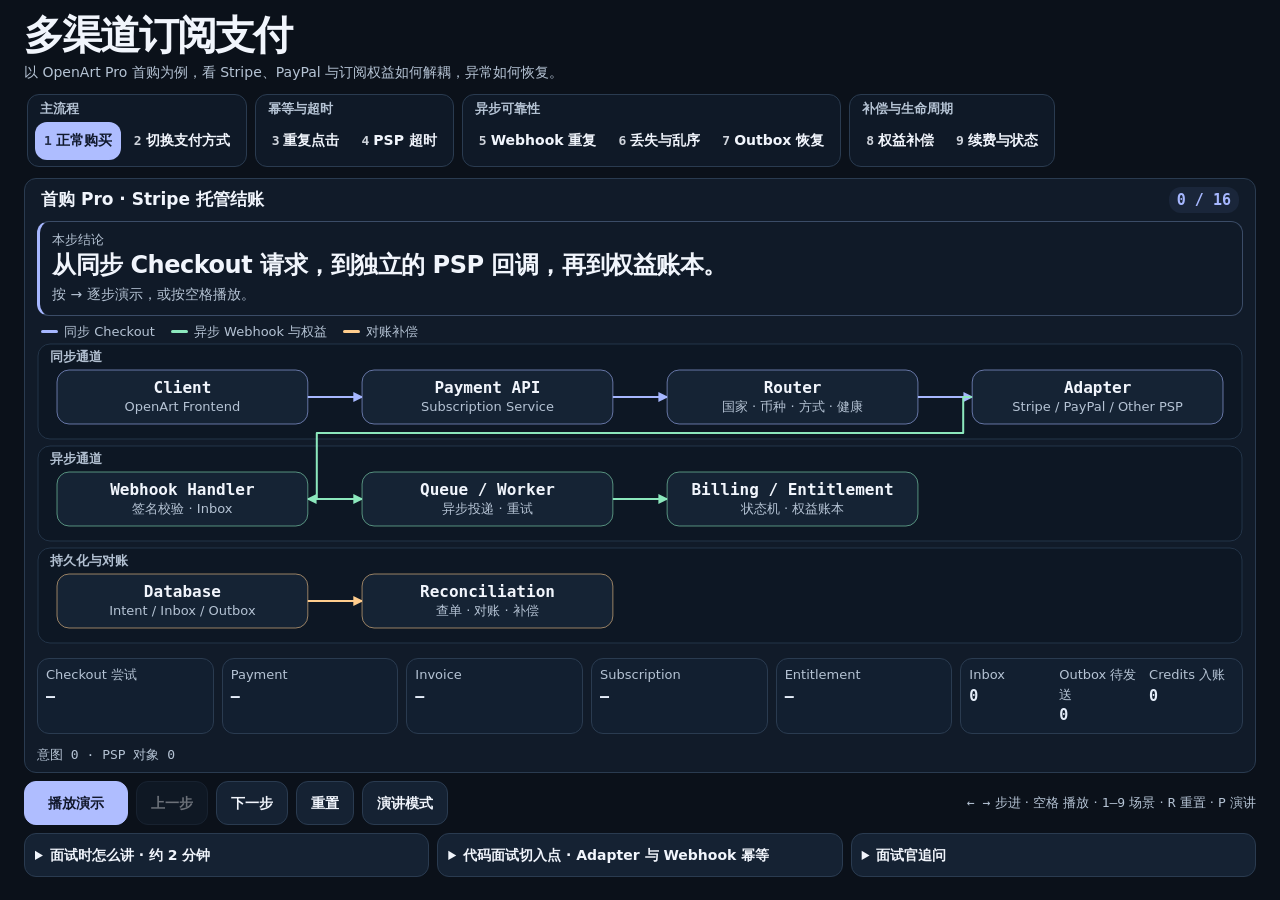
==== public/index.html @ 3dbe0fea "Redesign payment demo as a presenter-friendly SVG swimlane" ====
<!doctype html>
<html lang="zh-Hans">
<head>
<meta charset="utf-8">
<meta name="viewport" content="width=device-width,initial-scale=1">
<meta name="description" content="Multi-PSP 订阅支付系统设计，展示同步 Checkout、异步 Webhook 和对账补偿。">
<title>Multi-PSP · 订阅支付系统设计</title>
<link rel="icon" href="data:,">
<style>
:root{color-scheme:dark;--bg:#0b111a;--surface:#111b29;--line:#2a3b50;--text:#f1f5fc;--muted:#b5c3d4;--blue:#a6b7ff;--green:#8ce8bd;--amber:#ffcd8d;--red:#ffa0b1;--mono:ui-monospace,SFMono-Regular,Consolas,monospace;--scale:1}
*{box-sizing:border-box}
body{margin:0;background:var(--bg);color:var(--text);font:14px/1.5 system-ui,-apple-system,"PingFang SC","Microsoft YaHei",sans-serif}
main{width:min(1560px,calc(100% - 48px));min-height:100svh;margin:auto;padding:12px 0;display:flex;flex-direction:column;gap:8px}
header{display:flex;justify-content:space-between;gap:16px;align-items:center}
h1,h2,p{margin:0}
h1{font-size:40px;line-height:1.15;letter-spacing:-.045em}
.intro{color:var(--muted);font-size:14px;margin-top:4px}
code,kbd,.mono,output{font-family:var(--mono)}
button,summary{font:650 14px/1.3 system-ui,sans-serif;color:var(--text);border:1px solid var(--line);border-radius:12px;background:#152233;cursor:pointer}
button{min-height:44px;padding:8px 14px;white-space:nowrap}
button:hover:not(:disabled),summary:hover{border-color:var(--blue)}
button:disabled{opacity:.42;cursor:default}
button:focus-visible,summary:focus-visible,a:focus-visible{outline:2px solid var(--green);outline-offset:2px}
.primary{background:#afbdff;color:#11172b;border-color:#afbdff;min-width:104px}
.scenarios{display:flex;gap:8px;overflow-x:auto;scrollbar-width:thin;overscroll-behavior-x:contain;padding:3px;min-width:0}
.segment{min-width:max-content;padding:4px 7px 6px;border:1px solid var(--line);border-radius:12px;background:#0f1927}
.segment h2{font-size:13px;color:var(--muted);margin:0 0 3px 5px;font-weight:650}
.segment div{display:flex;gap:4px}
.segment button{background:transparent;border-color:transparent;padding:6px 8px;min-height:38px}
.segment button[aria-pressed=true]{background:#aebdff;color:#10192d}
.segment kbd{font-size:13px;margin-right:4px;opacity:.85}
.lab{display:flex;flex-direction:column;border:1px solid var(--line);border-radius:12px;background:var(--surface);overflow:hidden;min-width:0}
.labHead{display:flex;justify-content:space-between;align-items:center;gap:12px;padding:8px 16px}
.labHead h2{font-size:calc(17px * var(--scale));overflow-wrap:anywhere}
#progress{flex:none;font:700 calc(15px * var(--scale)) var(--mono);color:var(--blue);padding:4px 8px;border-radius:12px;background:#1a263a}
.conclusion{margin:0 12px;padding:8px 12px 10px;border:1px solid #3b4c67;border-left:3px solid var(--accent,var(--blue));border-radius:12px;background:#101a28}
.eyebrow{display:flex;align-items:center;flex-wrap:wrap;gap:4px 9px;font-size:calc(13px * var(--scale));color:var(--muted);margin-bottom:2px}
#action{color:var(--accent,var(--blue));overflow-wrap:anywhere}
#result{font-size:calc(24px * var(--scale));line-height:1.2;letter-spacing:-.02em;overflow-wrap:anywhere}
#caption{color:var(--muted);font-size:calc(14px * var(--scale));margin-top:4px;overflow-wrap:anywhere}
.diagram{margin:0 12px;min-width:0}
.paths{margin:6px 0 0;padding:0 4px;list-style:none;display:flex;flex-wrap:wrap;gap:4px 16px;color:var(--muted);font-size:calc(13px * var(--scale))}
.paths li{display:flex;align-items:center;gap:6px}
.paths i{display:inline-block;width:17px;height:3px;border-radius:12px;background:var(--c)}
svg{display:block;width:100%;overflow:hidden}
.lane{fill:#0d1724;stroke:#233448;stroke-width:1}
.lane-name{fill:#b2c0d1;font-weight:650;font-size:calc(13px * var(--scale))}
.node rect{fill:#152334;stroke:var(--route);stroke-opacity:.57;stroke-width:1}
.node .name{fill:var(--text);font:700 calc(16px * var(--scale)) var(--mono)}
.node .subtitle{fill:var(--muted);font-size:calc(13px * var(--scale))}
.node.active rect{filter:drop-shadow(0 0 4px color-mix(in srgb,var(--route) 24%,transparent));stroke-opacity:1;stroke-width:1.7;fill:color-mix(in srgb,var(--route) 14%,#152334)}
.node.active .subtitle{fill:var(--route)}
.dim{opacity:.3}
.route{fill:none;stroke:var(--route);stroke-width:2;stroke-linejoin:round;stroke-linecap:round}
.route.focus{stroke-width:3}
.route.loss{stroke-dasharray:7 5}
.dot{fill:var(--accent,var(--blue));stroke:#101a28;stroke-width:1.5}
.loss-mark{stroke:#ff829b;stroke-width:3;stroke-linecap:round}
.status{display:grid;grid-template-columns:repeat(5,minmax(0,1fr)) minmax(238px,1.6fr);gap:8px;padding:8px 12px 12px}
.pill,.counts{min-width:0;border:1px solid var(--line);border-radius:12px;background:#121f30;padding:6px 8px}
.pill label,.counter span{display:block;color:var(--muted);font-size:calc(13px * var(--scale))}
.pill output,.counter output{font-size:calc(15px * var(--scale));font-weight:750;color:var(--state,#e5edf9);overflow-wrap:anywhere}
.pill[data-tone=warn]{--state:var(--amber);border-color:#685233}
.pill[data-tone=wait]{--state:#c6d4e7}
.pill[data-tone=ok]{--state:var(--green);border-color:#315a4c}
.pill[data-tone=bad]{--state:var(--red);border-color:#694451}
.counts{display:grid;grid-template-columns:repeat(3,1fr);gap:5px}
.counter{min-width:0}.counter output{display:inline-block}
.metrics{color:var(--muted);font:calc(13px * var(--scale)) var(--mono);padding:0 12px 8px}
.flash{animation:flash .3s ease}.bounce{animation:bounce .3s ease}
@keyframes flash{0%,100%{background:#121f30}45%{background:#314765;border-color:var(--state,#afbdff)}}
@keyframes bounce{0%,100%{transform:translateY(0)}45%{transform:translateY(-5px) scale(1.13);color:var(--green)}}
.controls{display:flex;align-items:center;flex-wrap:wrap;gap:8px}
.keys{font-size:13px;color:var(--muted);margin-left:auto}
.extras{display:grid;grid-template-columns:1fr 1fr 1fr;gap:8px}
details{position:relative;min-width:0}
summary{min-height:44px;display:list-item;padding:12px 10px}
details[open] summary{border-color:var(--blue)}
.drawer{position:fixed;z-index:15;inset:auto max(24px,calc((100vw - 1560px)/2)) 76px;max-height:72svh;overflow:auto;overscroll-behavior:contain;display:grid;grid-template-columns:minmax(130px,.42fr) minmax(0,1.58fr);gap:16px;background:#142032;border:1px solid #526684;border-radius:12px;padding:20px}
.drawer h2{font-size:24px}.talk p+p{margin-top:8px}
.talk{color:var(--muted)}.talk code{color:#bfcaff;overflow-wrap:anywhere}
pre{background:#0b1220;padding:12px;border-radius:12px;white-space:pre-wrap;overflow-wrap:anywhere}
.kw{color:#ffafcc}.type{color:#9df0d0}.call{color:#ffd396}
.principles{display:grid;grid-template-columns:1fr 1fr;gap:7px 10px;margin-top:12px}
.principles h2{font:700 14px var(--mono);color:var(--green)}
footer{display:flex;flex-wrap:wrap;gap:5px 9px;margin-top:9px}
footer a,a{color:var(--blue);text-underline-offset:3px;margin-right:8px}
#leave{display:none}
body.presenting{--scale:1.3}
.presenting main{justify-content:center}
.presenting header,.presenting .scenarios,.presenting .controls,.presenting .extras{display:none}
.presenting #leave{display:inline-block}
.labTools{display:flex;align-items:center;gap:8px}
@media(max-width:950px){main{width:calc(100% - 24px)}.status{grid-template-columns:repeat(3,minmax(0,1fr))}.keys{width:100%;margin:0}}
@media(max-width:580px){header{display:block}h1{font-size:40px}.intro{font-size:14px}.labHead{padding-inline:10px}.conclusion,.diagram{margin-inline:8px}.status{grid-template-columns:repeat(2,minmax(0,1fr));padding-inline:8px}.counts{grid-column:1/-1}.extras{grid-template-columns:1fr}.drawer{position:static;max-height:none;grid-template-columns:1fr;padding:12px}.principles{grid-template-columns:1fr}.labHead h2{font-size:calc(16px * var(--scale))}}
@media(prefers-reduced-motion:reduce){.flash,.bounce{animation:none!important}}
</style>
</head>
<body>
<main>
<header><div><h1>多渠道订阅支付</h1><p class="intro">以 OpenArt Pro 首购为例，看 Stripe、PayPal 与订阅权益如何解耦，异常如何恢复。</p></div></header>
<nav class="scenarios" id="scenarios" aria-label="演示场景"></nav>
<section class="lab" aria-labelledby="scenarioTitle">
<div class="labHead"><h2 id="scenarioTitle"></h2><div class="labTools"><button id="leave" title="P 或 Esc">退出演讲</button><output id="progress"></output></div></div>
<div class="conclusion" id="conclusion" aria-live="polite" aria-atomic="true">
<div class="eyebrow"><span>本步结论</span><code id="action"></code></div>
<h2 id="result"></h2><p id="caption"></p>
</div>
<figure class="diagram" id="diagram">
<ul class="paths" aria-label="路径图例"><li style="--c:var(--blue)"><i></i>同步 Checkout</li><li style="--c:var(--green)"><i></i>异步 Webhook 与权益</li><li style="--c:var(--amber)"><i></i>对账补偿</li></ul>
<svg id="graph" role="img" aria-label="订阅支付同步、异步及对账泳道"></svg>
</figure>
<div class="status" id="status" aria-label="业务状态和持久化计数"></div>
<div class="metrics" id="metrics"></div>
</section>
<div class="controls" aria-label="播放控制">
<button class="primary" id="play">播放演示</button><button id="previous">上一步</button><button id="next">下一步</button><button id="reset">重置</button><button id="present" aria-pressed="false">演讲模式</button>
<span class="keys"><kbd>← →</kbd> 步进 · <kbd>空格</kbd> 播放 · <kbd>1–9</kbd> 场景 · <kbd>R</kbd> 重置 · <kbd>P</kbd> 演讲</span>
</div>
<div class="extras">
<details class="interview">
<summary>面试时怎么讲 · 约 2 分钟</summary>
<div class="drawer"><h2>两分钟讲稿</h2><div class="talk">
<p>如果设计一套多渠道订阅支付，我会先定义统一 Payment API 和 PaymentProvider 接口。用户提交套餐后，服务端校验身份和价格，创建本地订阅意图。Router 按国家、币种、支付方式和渠道能力选择 PSP，再由对应 Adapter 创建托管 Checkout 并保存映射。</p>
<p>创建 Checkout 的同步请求返回跳转地址。Webhook 走独立入口，验签后写入 Inbox，Worker 将不同渠道的消息转成统一事件。确认实际收款后，Billing 更新 Payment、Invoice 和 Subscription，权益服务按发票与类型幂等发放 Credits。</p>
<p>异常里我重点看三件事。第一，同一业务请求靠业务幂等键、数据库唯一约束和渠道幂等防重复创建。第二，渠道超时代表结果未知，应固定原渠道，用原 key 重试或查询，确认旧操作终态后再决定是否换渠道。第三，Webhook 可能重复、丢失或乱序，所以我要有 Inbox、合法状态迁移和对账。</p>
<p>如果支付状态已经提交但权益任务没发出去，我把状态更新和 Outbox 放在同一个数据库事务，由 Relay 重试投递。消息可能重复，消费端继续凭账本唯一约束保证一次业务效果。最后对账比较 PSP、发票和已发权益，补齐长期卡住的任务。</p>
<section class="principles">
<article><h2>Adapter</h2><p>统一 Checkout、状态查询和事件语义。各渠道的能力、标识和幂等范围留在 Adapter 内。</p></article>
<article><h2>Router</h2><p>按国家、币种、支付方式、能力和健康度做初始选择。已经发出的尝试保留渠道归属。</p></article>
<article><h2>State Machine</h2><p>一次扣款、周期账单、长期订阅和产品权益各自迁移。续费失败可以进入宽限期。</p></article>
<article><h2>Idempotency + Reconciliation</h2><p>用持久化唯一约束阻止重复效果，定期查渠道状态和权益账本补齐遗漏。</p></article>
</section></div></div></details><details class="interview">
<summary>代码面试切入点 · Adapter 与 Webhook 幂等</summary>
<div class="drawer"><h2>编码面试</h2><div class="talk"><p>定义 <code>PaymentProvider.createCheckout(command, key)</code>、<code>retrieve(ref)</code> 和事件转换接口。用两个假的 Adapter 验证同一用例能够切换渠道，并测试超时映射为 <code>UNKNOWN</code>。</p><p>给 Webhook Inbox 加渠道事件唯一键，给权益账本加业务唯一键。测试同事件重复、不同事件指向同一发票、提交后重投，以及同一业务 key 更改参数时应拒绝。</p><pre><code><span class="kw">interface</span> <span class="type">PaymentProvider</span> {
  <span class="type">Checkout</span> <span class="call">createCheckout</span>(Command command, String key);
  <span class="type">PaymentStatus</span> <span class="call">retrieve</span>(ProviderRef ref);
}
<span class="kw">UNIQUE</span>(provider, event_id)
<span class="kw">UNIQUE</span>(subscription_id, invoice_id, credit_type)</code></pre><footer>
<p>面试设计示意。使用模拟事件和标识。</p>
<div><a href="https://docs.stripe.com/checkout/fulfillment">Stripe Checkout</a><a href="https://docs.stripe.com/webhooks">Stripe Webhook</a><a href="https://developer.paypal.com/api/rest/reference/idempotency/">PayPal 幂等</a></div>
</footer></div></div></details><details id="followup"><summary>面试官追问</summary><div class="drawer"><h2 id="question"></h2><p class="talk" id="answer"></p></div></details>
</div>
</main>
<script>
/* 场景数据：每步由路径、操作、结论、说明与状态变化组成。 */
const action = (from,to,op,result,note,patch={},kind='flow')=>({from,to,op,result,note,patch,kind});
const base={checkout:'—',payment:'—',invoice:'—',subscription:'—',entitlement:'—',provider:null,intents:0,sessions:0,credits:0,inbox:0,pending:0};
const create=action('client','api','POST /subscriptions/checkout','收到购买请求','服务端从可信套餐目录查价格，校验用户、国家、币种和支付方式。此时还未向外部渠道发请求。');
const intent=action('api','store','INSERT SubscriptionIntent','持久化订阅意图与幂等键','本例以用户和 checkout 操作为作用域。相同 key 必须匹配相同请求，改变参数需要新操作。',{intents:1,checkout:'CREATING',subscription:'PENDING'});
const route=action('api','router','route(US, USD, card)','选中 Stripe · 固定本次路由','Router 看能力、配置与健康度。初始选路和已发出请求后的异常恢复遵循不同规则。',{provider:'Stripe'});
const useStripe=action('router','adapter','PaymentProvider.createCheckout()','分派到 Stripe Adapter','上层使用统一接口。各 Adapter 负责供应商请求、鉴权、幂等键、返回值以及错误语义的映射。');
const stripe=action('adapter','stripe','Create Checkout Session','Stripe 创建 cs_demo_01','Stripe Adapter 在支持幂等的创建请求上使用绑定本次尝试的 key。Session 包含业务关联标识。',{sessions:1});
const save=action('adapter','store','save(provider_session_id)','保存 cs_demo_01 和业务关联','把渠道及 Session ID 关联到本地意图。随后由 API 将收银台地址返回给前端。',{checkout:'OPEN'});
const returnUrl=action('api','client','返回 Checkout URL','前端去托管收银台','这里同步请求已经结束。Webhook 随后由 PSP 独立发送。');
const grant=action('queue','billing','grantCredits(invoice_id, credit_type)','本周期 Credits 入账 · Pro 开通','在权益服务自己的数据库事务中原子插入业务唯一键和账本记录，再确认消息。发放键以订阅、发票和权益类型为例。',{entitlement:'GRANTED',credits:1},'ok');
const statePaid=action('billing','store','COMMIT · 状态更新 + Outbox','支付、账单、订阅状态落库','在同一个本地事务内记录已收款、激活对应周期的订阅，并写入待发放权益的 Outbox。权益状态此时仍待完成。',{payment:'SUCCEEDED',invoice:'PAID',subscription:'ACTIVE',entitlement:'PENDING',pending:1});
const publish=action('store','queue','publish(EntitlementRequested)','Outbox 将事件交给队列','Relay 等 Broker 确认再标记已发送。崩溃重试可能再次发布，同一业务权益依然只记一笔。',{pending:0});
const paidSeed={provider:'Stripe',checkout:'COMPLETED',payment:'SUCCEEDED',invoice:'PAID',subscription:'ACTIVE',entitlement:'PENDING',intents:1,sessions:1,inbox:1,pending:1};

const scenarios=[
  {id:'normal',name:'正常购买',title:'首购 Pro · Stripe 托管结账',summary:'从同步 Checkout 请求，到独立的 PSP 回调，再到权益账本。',initial:{},steps:[
    create,intent,route,useStripe,stripe,save,returnUrl,
    action('client','stripe','打开 Hosted Checkout','用户在 PSP 页面提交支付','前端跳转和成功返回页只用于展示进度。开通依据由后端从可信渠道验证。'),
    action('stripe','webhook','checkout.session.completed','结账完成 · 暂不发权益','Session 与本地业务关联。部分支付方式异步结算，不能把这个事件本身当成到账证明。'),
    action('webhook','store','验签 → Inbox(evt_checkout)','记录结账 · Payment 仍待确认','通过持久 Inbox 接收结账事件，再由 Worker 更新状态。这里还没有确认到账。',{checkout:'COMPLETED',payment:'UNCONFIRMED',inbox:1}),
    action('stripe','webhook','invoice.paid','PSP 独立通知后端','本例另外收到发票已付事件，并在后续核对确实收款、金额、币种、账号和计费周期。试用、零金额和站外标记付款可以采用其他政策。'),
    action('webhook','store','验签 → INSERT Inbox → 2xx','原始请求验证后持久化','用原始请求体验签。只有持久化接收成功或确认此前已接收时才返回成功。Inbox 是 Worker 的可靠输入。',{inbox:2}),
    action('store','billing','Worker → normalize + verify','转换为统一已收款事件','不要让订阅服务直接依赖 Stripe 事件名。已经从可信来源核对支付证据，再按统一状态机执行。'),
    statePaid,publish,grant,
  ]},
  {id:'paypal',name:'切换支付方式',title:'选择 PayPal 钱包 · 同一业务接口',summary:'只改变初始路由，Adapter 负责处理供应商字段和授权链接。',initial:{},steps:[
    create,intent,
    action('api','router','route(DE, EUR, paypal_wallet)','示例配置选中 PayPal','本例模拟商户已配置该市场与支付方式。上线前以实际商户和订阅产品能力为准。',{provider:'PayPal'}),
    action('router','adapter','PaymentProvider.createCheckout()','分派到 PayPal Adapter','同一个服务接口。Adapter 把内部套餐映射为 PayPal plan_id，处理授权动作和供应商状态。'),
    action('adapter','paypal','POST /v1/billing/subscriptions','返回订阅 ID 与 approve 链接','本例 PayPal 返回 APPROVAL_PENDING，表示还要由用户授权。此时不能把该状态视作收款。',{sessions:1}),
    action('adapter','store','保存 PayPal subscription_id','绑定渠道订阅标识','这里的计数代表一个渠道 Checkout 对象，实际标识是 PayPal 订阅 ID。恢复和 Webhook 关联复用它。',{checkout:'OPEN'}),
    returnUrl,
  ]},
  {id:'double',name:'重复点击',title:'同一操作只创建一次',summary:'业务 key、数据库唯一约束和 PSP 幂等各守一道关。',initial:{},steps:[
    create,intent,
    action('client','api','相同业务 key 再次提交','第二次请求到达','浏览器重复点击、刷新或客户端重试都可能让请求并发到达。'),
    action('api','store','UNIQUE(user_id, operation, key)','复用同一条 SubscriptionIntent','原子插入或读取既有记录。请求指纹不同应拒绝复用，仍在处理中则返回进度。不能先查有无，再各自调用 PSP。',{},'warn'),
    route,useStripe,stripe,save,
    action('adapter','stripe','相同 PSP key 重试原请求','返回既有 cs_demo_01','同一渠道、同一端点、同一参数和受支持的幂等有效期内，重试复用原操作。PayPal 端点是否支持 PayPal-Request-Id 要按 API 确认。',{},'ok'),
    action('api','client','返回已有 Checkout URL','1 个意图 · 1 个 Session','同一个购买动作拿回同一个结果，未新建第二条订阅。',{},'ok'),
  ]},
  {id:'timeout',name:'PSP 超时',title:'响应丢了，结果仍然未知',summary:'先固定旧渠道并恢复原请求。UNKNOWN 不代表失败。',initial:{intents:1,checkout:'CREATING',subscription:'PENDING'},steps:[
    route,useStripe,stripe,
    action('stripe','adapter','响应丢失 → Timeout','本地标记 UNKNOWN','图中我们知道 Stripe 已创建，但调用方只看到超时。Session 阶段与实际扣款阶段都可能有不确定结果。',{checkout:'UNKNOWN'},'warn'),
    action('router','paypal','尝试切换 PSP','拦截 · 旧请求仍可能成功','在 UNKNOWN 时禁止另一渠道再创建同一购买或扣款。跨 PSP 的幂等键不会互相去重。',{},'blocked'),
    action('adapter','stripe','原 key 重试／查询已知标识','找回 cs_demo_01','在渠道幂等有效期内重试原操作。已知 Session ID 时直接查询，否则用可验证的关联或对账。超过期且仍未知时进入待处理队列。',{},'ok'),
    action('adapter','store','绑定旧 Session','恢复 OPEN · 仍只存在一个 Session','确认旧 Session 仍可用就复用。允许切换前，须按阶段确认旧操作不会继续扣款，或按业务完成关闭和过账处理。',{checkout:'OPEN'},'ok'),
  ]},
  {id:'duplicates',name:'Webhook 重复',title:'不同 Event ID 也不能重复发 Credits',summary:'先以渠道事件去重，再以付款对应的权益计费周期去重。',initial:{...paidSeed,entitlement:'GRANTED',credits:1,pending:0},steps:[
    action('stripe','webhook','重投 evt_01 · 第 2 次','验签通过 · 同事件重投','用户的发票 in_01 已付，账本已有一笔权益。渠道交付可能重试。'),
    action('webhook','store','UNIQUE(provider, event_id)','evt_01 已在 Inbox · 返回 2xx','发现已持久接收的事件后确认响应。这不是再次派发事件。多商户场景还要包含渠道账户作用域。',{},'blocked'),
    action('stripe','webhook','重投 evt_01 · 第 3 次','同一个 Event ID 再次到达','无论渠道重试多少次，重复事件仍命中同一个 Inbox 唯一约束。'),
    action('webhook','store','INSERT Inbox(evt_01)','再次命中唯一键','Inbox 计数仍为 1。',{},'blocked'),
    action('stripe','webhook','另一个 evt_02 · 同一发票','不同 ID 可以通过第一层','不同通知可能指向同一笔业务动作，Worker 归一化后会关联到 in_01。'),
    action('webhook','store','INSERT Inbox(evt_02)','第二个事件被持久接收','这个 Event ID 从未收到过，但发放权益不能依赖 Event ID 判断唯一。',{inbox:2}),
    action('billing','store','UNIQUE(subscription_id, invoice_id, credit_type)','同发票同权益只发放一次','按业务维度写入账本。即便两个事件都到达 Worker，最终只有 1 笔 Credits 发放。',{},'ok'),
  ]},
  {id:'reconcile',name:'丢失与乱序',title:'Webhook 驱动增量，对账修复遗漏',summary:'用渠道快照与状态迁移校验纠正本地视图。',initial:{provider:'Stripe',checkout:'COMPLETED',payment:'UNCONFIRMED',invoice:'OPEN',subscription:'PENDING',intents:1,sessions:1},steps:[
    action('stripe','webhook','invoice.paid 未送达','本地仍显示 OPEN','本例渠道已收款，本地未收到该通知。不要用本地超时直接推断支付失败。',{},'blocked'),
    action('reconcile','store','扫描超时未终态订单','定位 in_01 · 待核验','按账户与游标处理，避免全量重复；可以限定查找窗口并补扫跨边界事件。'),
    action('reconcile','stripe','retrieve invoice / payment','可信来源确认 in_01 已支付','定期对账将渠道账单和本地交易、应发权益做关联。核对金额、币种、订单映射和收款证明。'),
    action('reconcile','billing','重放统一已收款事件','进入相同状态机','对账修复走与 Webhook 相同的域处理入口和业务唯一键。'),
    statePaid,
    action('stripe','webhook','旧 subscription.updated 晚到','到达顺序不代表业务顺序','旧通知的内容可能比当前已确认的状态更旧。'),
    action('billing','stripe','校验资源状态／查询当前快照','拦截过期状态，避免回退','校验合法迁移和同一资源的因果顺序。无法消歧就查询 PSP。合法退款和取消仍可能改变后续状态。',{},'warn'),
    publish,grant,
  ]},
  {id:'outbox',name:'Outbox 恢复',title:'数据库已提交，消息却没发出去',summary:'状态和事件同事务落库，Relay 重投，消费者幂等。',initial:{...paidSeed,subscription:'PENDING',payment:'UNCONFIRMED',invoice:'OPEN',entitlement:'—',pending:0},steps:[
    statePaid,
    action('store','queue','Relay 发送失败／进程崩溃','Outbox 仍待发布','数据库已提交，但 Broker 没确认。这条事件留在表里，业务状态不会因发送失败而丢掉后续任务。',{},'blocked'),
    action('store','queue','Relay 恢复后重试','Broker 收到 · 发送标记尚未写回','即使 Broker 已成功接收，Relay 也可能在写回 sent 标记前崩溃。'),
    grant,
    action('store','queue','Relay 再次发布相同业务事件','可能重复投递','恢复后不能从 sent 标记区分上一轮是否已投递，允许安全重投。',{pending:0},'warn'),
    action('queue','billing','按发票与权益类型写账本','重复消息已处理 · 账本仍为 1','Outbox 提供可恢复投递，不把交付变成 Exactly Once。业务唯一约束保证相同权益只产生一个效果。',{},'ok'),
  ]},
  {id:'entitlement',name:'权益补偿',title:'钱已经收了，Pro 还没开通',summary:'保存任务、延迟重试、对账补偿继续使用同一个业务键。',initial:{...paidSeed},steps:[
    publish,
    action('queue','billing','grantCredits() · 暂时失败','支付仍成功 · 权益待重试','失败发生在权益事务提交前，本例尚未产生账本。持久化重试任务，采用退避。达到阈值后告警或进死信。',{entitlement:'RETRY_PENDING'},'blocked'),
    action('reconcile','store','比对已付发票与权益账本','发现 in_01 缺发放记录','对账任务只补齐缺失效果，不篡改已成功的支付状态。'),
    action('reconcile','queue','重排原发放任务','沿用原业务幂等键','不能因为触发方改为补偿任务，就生成不同的权益 key。',{entitlement:'PENDING'}),
    grant,
  ]},
  {id:'renewal',name:'续费与状态',title:'续费扣款失败，订阅仍可能保留',summary:'Payment、Invoice、Subscription、Entitlement 各自有生命周期。',initial:{...paidSeed,entitlement:'GRANTED',credits:1,pending:0},steps:[
    action('stripe','billing','开启新计费周期 in_02','Invoice → OPEN · 新付款尝试','表上显示当前账单周期和本次支付尝试。上一期已发权益仍保留在历史账本。',{payment:'PENDING',invoice:'OPEN'}),
    action('stripe','webhook','invoice.payment_failed','Payment → FAILED · 账单仍 OPEN','入站事件先验签、落 Inbox、再由 Worker 处理。扣款失败并不自动关闭账单。',{payment:'FAILED',inbox:2},'warn'),
    action('billing','store','transition(subscription)','Subscription → PAST_DUE','按业务规则进入欠费状态。这个示例有宽限期，所以订阅未取消。',{subscription:'PAST_DUE',entitlement:'GRACE_PERIOD'},'warn'),
    action('billing','client','显示宽限期与更新支付方式','已有权益按策略保留 · 未发下期 Credits','是否立即停权由业务策略决定。续费重试、退款或取消需要各自的状态与补偿规则。',{},'ok'),
  ]},
];

/* 下方是 SVG、播放与界面渲染。 */
const $=id=>document.getElementById(id);
const ns='http://www.w3.org/2000/svg';
const reduced=matchMedia('(prefers-reduced-motion: reduce)');
const groups=[
  ['主流程',['normal','paypal']],['幂等与超时',['double','timeout']],
  ['异步可靠性',['duplicates','reconcile','outbox']],['补偿与生命周期',['entitlement','renewal']],
];
const followups={
  normal:['为什么不能信任跳回来的成功页？','浏览器跳转只用于展示。后端按可信回调或渠道查询核对收款、金额和账单后才发权益。'],
  paypal:['两家 PSP 返回的标识不同，怎么统一？','统一的是业务命令和结果语义。保留渠道和资源类型，Adapter 映射 Session ID 或订阅 ID。'],
  double:['并发请求都读到没有订单怎么办？','先用唯一约束原子占住业务意图，复用已存在记录，并用受支持的 PSP 幂等键处理重试。'],
  timeout:['不知道 Stripe 是否成功，能改用 PayPal 吗？','UNKNOWN 时固定原渠道。查到可信终态，并确认旧操作不会再扣款后，才允许新渠道。'],
  duplicates:['不同 Event ID 代表同一发票怎么办？','Inbox 会接收新 Event ID。权益按订阅、发票和权益类型唯一入账。'],
  reconcile:['怎么判断晚到的事件还能不能应用？','先用状态机校验同一业务资源的迁移。顺序不明时查询 PSP 当前状态，再走统一处理入口。'],
  outbox:['Relay 发了消息，来不及标记 sent 就崩溃了呢？','恢复时允许重投。消费端在同一个事务内插入业务唯一键与权益账本。'],
  entitlement:['权益一直失败，支付要回滚吗？','保留已确认的支付状态。任务可退避重试、告警，并按已付发票和账本差异做补偿。'],
  renewal:['一次续费失败会立即停掉 Pro 吗？','支付、账单、订阅、权益各自迁移。示例进入 PAST_DUE，并按宽限期策略暂时保留权益。'],
};
const laneSpecs=[
  ['同步通道','blue',['client','api','router','adapter']],
  ['异步通道','green',['webhook','queue','billing']],
  ['持久化与对账','amber',['store','reconcile']],
];
const specs={
  client:['Client','OpenArt Frontend'],
  api:['Payment API','Subscription Service'],
  router:['Router','国家 · 币种 · 方式 · 健康'],
  adapter:['Adapter','Stripe / PayPal / Other PSP'],
  webhook:['Webhook Handler','签名校验 · Inbox'],
  queue:['Queue / Worker','异步投递 · 重试'],
  billing:['Billing / Entitlement','状态机 · 权益账本'],
  store:['Database','Intent / Inbox / Outbox'],
  reconcile:['Reconciliation','查单 · 对账 · 补偿'],
};
const links=[
  ['client','api','blue'],['api','router','blue'],['router','adapter','blue'],
  ['adapter','webhook','green'],['webhook','queue','green'],['queue','billing','green'],
  ['store','reconcile','amber'],
];
const psp=new Set(['stripe','paypal','other']);
const alias=id=>psp.has(id)?'adapter':id;
const fields=[
  ['checkout','Checkout 尝试'],['payment','Payment'],['invoice','Invoice'],
  ['subscription','Subscription'],['entitlement','Entitlement'],
];
const countFields=[['inbox','Inbox'],['pending','Outbox 待发送'],['credits','Credits 入账']];
const finished=new Set(['SUCCEEDED','PAID','ACTIVE','GRANTED','COMPLETED']);
const cssKind=state=>state==='UNKNOWN'?'warn':finished.has(state)?'ok':
  ['FAILED','PAST_DUE'].includes(state)?'bad':state==='—'?'':'wait';
let scenario=scenarios[0],index=0,active=null,state={...base},before={...base};
let presenting=false,playing=false,paused=false,elapsed=0,previous,frame=0;
let boxes={},backgrounds=[],nodeGroups={},edgeGroup,focusGroup,focusPath,dots=[],markerWidth=0;
const flightMs=1250,advanceMs=3800;
const buttons=new Map(),statusCards=new Map(),countCards=new Map();

function svg(tag,attributes={},text){
  const el=document.createElementNS(ns,tag);
  for(const [key,value] of Object.entries(attributes))el.setAttribute(key,value);
  if(text!==undefined)el.textContent=text;
  return el;
}
function point(x,y){return [x,y];}
function same(a,b){return a[0]===b[0]&&a[1]===b[1];}
function compact(points){return points.filter((p,i)=>i===0||!same(p,points[i-1]));}
function trace(points){return points.map((p,i)=>(i?'L':'M')+p.join(' ')).join(' ');}
function length(points){return points.slice(1).reduce((sum,p,i)=>sum+Math.hypot(p[0]-points[i][0],p[1]-points[i][1]),0);}
function intersections(a,b,box){
  const left=box.x-5,right=box.x+box.w+5,top=box.y-5,bottom=box.y+box.h+5;
  return a[0]===b[0]
    ? a[0]>left&&a[0]<right&&Math.max(a[1],b[1])>top&&Math.min(a[1],b[1])<bottom
    : a[1]>top&&a[1]<bottom&&Math.max(a[0],b[0])>left&&Math.min(a[0],b[0])<right;
}
function ports(box){
  const {x,y,w,h}=box, cx=x+w/2,cy=y+h/2,d=9;
  return [
    [point(x,cy),point(x-d,cy)],[point(x+w,cy),point(x+w+d,cy)],
    [point(cx,y),point(cx,y-d)],[point(cx,y+h),point(cx,y+h+d)],
  ];
}
function orthogonalPath(from,to){
  const a=boxes[from],b=boxes[to];
  if(from===to){
    const right=a.x+a.w,middle=a.y+a.h/2;
    return [point(right,middle-11),point(right+10,middle-11),point(right+10,middle+11),point(right,middle+11)];
  }
  const xs=Object.values(boxes).flatMap(box=>[box.x-9,box.x+box.w+9]);
  const ys=Object.values(boxes).flatMap(box=>[box.y-9,box.y+box.h+9]);
  const pool=[];
  for(const [outerA,innerA] of ports(a)){
    for(const [outerB,innerB] of ports(b)){
      const bends=[
        [point(innerB[0],innerA[1])],[point(innerA[0],innerB[1])],
        ...xs.map(x=>[point(x,innerA[1]),point(x,innerB[1])]),
        ...ys.map(y=>[point(innerA[0],y),point(innerB[0],y)]),
      ];
      for(const middle of bends){
        const path=compact([outerA,innerA,...middle,innerB,outerB]);
        const blocked=path.slice(1).some((p,i)=>Object.entries(boxes).some(([id,box])=>
          !(id===from&&i===0)&&!(id===to&&i===path.length-2)&&intersections(path[i],p,box)));
        if(!blocked)pool.push([path,length(path)+path.length*6]);
      }
    }
  }
  pool.sort((a,b)=>a[1]-b[1]);
  return pool[0]?.[0]??[point(a.x+a.w,a.y+a.h/2),point(b.x,b.y+b.h/2)];
}
function shorten(points,ratio){
  let remaining=length(points)*ratio;
  const cut=[points[0]];
  for(let i=1;i<points.length;i++){
    const a=points[i-1],b=points[i],dist=Math.hypot(b[0]-a[0],b[1]-a[1]);
    if(remaining<dist){
      cut.push(point(a[0]+(b[0]-a[0])*remaining/dist,a[1]+(b[1]-a[1])*remaining/dist));
      break;
    }
    remaining-=dist;
    cut.push(b);
  }
  return cut;
}
function cross(path,other){
  return path.slice(1).some((b,i)=>other.slice(1).some((d,j)=>{
    const a=path[i],c=other[j],h=a[1]===b[1],k=c[1]===d[1];
    if(h===k)return false;
    const [p,q,r,s]=h?[a,b,c,d]:[c,d,a,b];
    return r[0]>Math.min(p[0],q[0])&&r[0]<Math.max(p[0],q[0])&&p[1]>Math.min(r[1],s[1])&&p[1]<Math.max(r[1],s[1]);
  }));
}
function setColor(node,color){node.style.setProperty('--route','var(--'+color+')');}
function wrapLabel(title,narrow){
  if(!narrow)return[title];
  const names={'Payment API':['Payment API'],'Webhook Handler':['Webhook','Handler'],'Billing / Entitlement':['Billing /','Entitlement'],'Reconciliation':['Reconciliation']};
  return names[title]??[title];
}
function buildGraph(){
  const graph=$('graph'),width=Math.floor($('diagram').clientWidth);
  if(!width)return;
  markerWidth=width;
  const narrow=width<840,s=presenting?1.3:1,cols=narrow?(presenting&&width<520?1:2):4;
  const left=20,gap=narrow?20:Math.min(62,Math.max(32,width*.045));
  const w=(width-left*2-gap*(cols-1))/cols;
  const h=Math.round((narrow?88:54)*s);
  let y=3;
  boxes={};backgrounds=[];
  for(const [title,tone,ids] of laneSpecs){
    const rows=Math.ceil(ids.length/cols),laneHeight=29+rows*h+(rows-1)*20+12;
    backgrounds.push([title,tone,y,laneHeight]);
    for(const [i,id] of ids.entries()){
      boxes[id]={x:left+(i%cols)*(w+gap),y:y+26+Math.floor(i/cols)*(h+20),w,h,tone};
    }
    y+=laneHeight+7;
  }
  graph.setAttribute('viewBox',`0 0 ${width} ${y}`);
  graph.setAttribute('height',y);
  graph.replaceChildren();
  const defs=svg('defs');
  for(const [tone,col] of [['blue','#a6b7ff'],['green','#8ce8bd'],['amber','#ffcd8d']]){
    const marker=svg('marker',{id:'arrow-'+tone,viewBox:'0 0 8 8',refX:7,refY:4,markerWidth:5,markerHeight:5,orient:'auto-start-reverse'});
    marker.append(svg('path',{d:'M0 0 L8 4 L0 8 Z',fill:col}));
    defs.append(marker);
  }
  graph.append(defs);
  for(const [title,,top,height] of backgrounds){
    graph.append(svg('rect',{class:'lane',x:1,y:top,width:width-2,height,rx:12}));
    graph.append(svg('text',{class:'lane-name',x:13,y:top+17},title));
  }
  edgeGroup=svg('g');
  graph.append(edgeGroup);
  nodeGroups={};
  for(const [id,box] of Object.entries(boxes)){
    const g=svg('g',{class:'node','data-node':id});
    setColor(g,box.tone);
    g.append(svg('rect',{x:box.x,y:box.y,width:box.w,height:box.h,rx:12}));
    const [name,subtitle]=specs[id];
    const cx=box.x+box.w/2;
    const names=wrapLabel(name,narrow);
    const subs=narrow&&id==='adapter'?['Stripe / PayPal','Other PSP']:narrow&&id==='store'?['Intent / Inbox','Outbox']:[subtitle];
    const all=[...names.map(text=>[text,'name']),...subs.map(text=>[text,'subtitle'])];
    const increment=19*s,start=box.y+box.h/2-(all.length-1)*increment/2;
    all.forEach(([value,cls],i)=>g.append(svg('text',{class:cls,x:cx,y:start+i*increment,'text-anchor':'middle','dominant-baseline':'central'},value)));
    nodeGroups[id]=g;
    graph.append(g);
  }
  focusGroup=svg('g');
  graph.append(focusGroup);
  drawGraph();
}
function drawEdge(points,tone,classes,arrow=true){
  const path=svg('path',{d:trace(points),class:'route '+classes});
  setColor(path,tone);
  if(arrow)path.setAttribute('marker-end','url(#arrow-'+tone+')');
  return path;
}
function eventTone(event){
  if(!event)return'blue';
  if(event.from==='reconcile'||event.to==='reconcile')return'amber';
  if(['webhook','queue','billing'].some(id=>event.from===id||event.to===id))return'green';
  return'blue';
}
function drawGraph(){
  const from=active?alias(active.from):null,to=active?alias(active.to):null;
  const loss=active&&(/Timeout|未送达|响应丢失/.test(active.op)||active.kind==='blocked');
  const path=active?orthogonalPath(from,to):null;
  const shown=loss?shorten(path,.68):path;
  edgeGroup.replaceChildren();
  focusGroup.replaceChildren();
  focusPath=null;
  dots=[];
  for(const [a,b,tone] of links){
    const line=orthogonalPath(a,b);
    if(active&&((from===a&&to===b)||(from===b&&to===a)||cross(shown,line)))continue;
    edgeGroup.append(drawEdge(line,tone,active?'dim':''));
  }
  for(const [id,node] of Object.entries(nodeGroups)){
    node.classList.toggle('active',Boolean(active)&&(id===from||id===to));
    node.classList.toggle('dim',Boolean(active)&&id!==from&&id!==to);
  }
  if(!shown)return;
  focusPath=drawEdge(shown,eventTone(active),'focus'+(loss?' loss':''),!loss);
  focusGroup.append(focusPath);
  if(loss){
    const [x,y]=shown.at(-1);
    focusGroup.append(svg('path',{class:'loss-mark',d:`M${x-5} ${y-5} l10 10 M${x+5} ${y-5} l-10 10`}));
  }
  const repeated=scenario.id==='duplicates'&&(/重投/.test(active.op)||active.from==='webhook');
  dots=Array.from({length:repeated?3:1},(_,i)=>svg('circle',{class:'dot',r:repeated?5-i*.55:5.6,opacity:1-i*.16}));
  focusGroup.append(...dots);
  drawDots();
}
function drawDots(){
  if(!focusPath||!dots.length)return;
  const total=focusPath.getTotalLength();
  const now=reduced.matches ? .55 : Math.min(1,elapsed/flightMs);
  for(const [i,dot] of dots.entries()){
    const at=focusPath.getPointAtLength(Math.max(0,total*now-i*5));
    dot.setAttribute('cx',at.x);
    dot.setAttribute('cy',at.y);
    dot.style.visibility=!reduced.matches&&elapsed>flightMs?'hidden':'visible';
  }
}

for(const [name,ids] of groups){
  const section=document.createElement('section');section.className='segment';
  const heading=document.createElement('h2');heading.textContent=name;
  const row=document.createElement('div');
  for(const id of ids){
    const number=scenarios.findIndex(item=>item.id===id);
    const button=document.createElement('button'),key=document.createElement('kbd');
    button.type='button';key.textContent=number+1;key.setAttribute('aria-hidden','true');
    button.append(key,scenarios[number].name);
    button.onclick=()=>select(number,true);
    row.append(button);buttons.set(id,button);
  }
  section.append(heading,row);$('scenarios').append(section);
}
for(const [id,label] of fields){
  const pill=document.createElement('div');pill.className='pill';
  const name=document.createElement('label');name.textContent=label;
  const out=document.createElement('output');out.setAttribute('aria-label',label);
  pill.append(name,out);$('status').append(pill);
  statusCards.set(id,{pill,out});
}
const counts=document.createElement('div');counts.className='counts';
for(const [id,label] of countFields){
  const row=document.createElement('div');row.className='counter';
  const name=document.createElement('span');name.textContent=label;
  const out=document.createElement('output');out.setAttribute('aria-label',label);
  row.append(name,out);counts.append(row);countCards.set(id,out);
}
$('status').append(counts);

function flash(element,className){
  element.classList.remove(className);
  if(reduced.matches)return;
  void element.offsetWidth;
  element.classList.add(className);
}
function render(animate){
  $('scenarioTitle').textContent=scenario.title;
  $('progress').textContent=`${index} / ${scenario.steps.length}`;
  $('action').textContent=active?.op??'';
  $('result').textContent=active
    ? scenario.id==='timeout'&&active.to==='paypal'?'UNKNOWN ≠ 失败，禁止切换到 PayPal':active.result
    : scenario.summary;
  $('caption').textContent=active?.note??'按 → 逐步演示，或按空格播放。';
  const accent=active?.kind==='blocked'?'red':active?.kind==='warn'?'amber':eventTone(active);
  $('conclusion').style.setProperty('--accent','var(--'+accent+')');
  for(const [id,{pill,out}] of statusCards){
    const changed=state[id]!==before[id];
    pill.dataset.tone=cssKind(state[id]);
    out.textContent=changed?`${before[id]} → ${state[id]}`:state[id];
    if(animate&&changed)flash(pill,'flash');else pill.classList.remove('flash');
  }
  for(const [id,out] of countCards){
    out.textContent=state[id];
    if(animate&&state[id]!==before[id])flash(out,'bounce');else out.classList.remove('bounce');
  }
  $('metrics').textContent=`意图 ${state.intents} · PSP 对象 ${state.sessions}`;
  syncControls();
  if(markerWidth)drawGraph();
}
function syncControls(){
  $('play').textContent=playing?'暂停':paused?'继续播放':index===scenario.steps.length?'重播演示':index?'继续播放':'播放演示';
  $('previous').disabled=index===0;
  $('next').disabled=index===scenario.steps.length;
}
function stateAt(n){
  const value={...base,...scenario.initial};
  for(let i=0;i<n;i++)Object.assign(value,scenario.steps[i].patch);
  return value;
}
function show(n,animate=true){
  index=Math.min(scenario.steps.length,Math.max(0,n));
  active=scenario.steps[index-1]??null;
  before=stateAt(Math.max(0,index-1));
  state=stateAt(index);
  elapsed=animate?0:flightMs+1;
  previous=undefined;
  render(animate);
  requestFrame();
}
function select(number,scroll){
  playing=paused=false;
  scenario=scenarios[number];
  const [question,answer]=followups[scenario.id];
  $('question').textContent=question;$('answer').textContent=answer;
  $('followup').open=false;
  for(const [id,b] of buttons)b.setAttribute('aria-pressed',String(id===scenario.id));
  const selected=buttons.get(scenario.id),nav=$('scenarios');
  if(scroll){
    const n=nav.getBoundingClientRect(),b=selected.getBoundingClientRect();
    if(b.left<n.left)nav.scrollLeft-=n.left-b.left+6;
    if(b.right>n.right)nav.scrollLeft+=b.right-n.right+6;
  }
  show(0,false);
}
function requestFrame(){
  if(!frame&&!paused&&(playing||(active&&!reduced.matches&&elapsed<=flightMs)))frame=requestAnimationFrame(tick);
}
function tick(time){
  frame=0;
  if(paused)return;
  elapsed+=previous===undefined?0:Math.min(time-previous,120);
  previous=time;
  drawDots();
  if(playing&&elapsed>=advanceMs){
    if(index<scenario.steps.length)show(index+1);
    else{playing=false;syncControls();}
  }
  requestFrame();
}
function stepBy(delta){
  playing=paused=false;
  if(index+delta>=0&&index+delta<=scenario.steps.length)show(index+delta);
  else syncControls();
}
function togglePlay(){
  if(playing){playing=false;paused=true;}
  else{
    playing=true;paused=false;previous=undefined;
    if(!index||index===scenario.steps.length)show(1);
    requestFrame();
  }
  syncControls();
}
function reset(){playing=paused=false;show(0,false);}
function present(on){
  presenting=on;
  document.body.classList.toggle('presenting',on);
  $('present').setAttribute('aria-pressed',String(on));
  for(const item of document.querySelectorAll('details[open]'))item.open=false;
  buildGraph();
  (on?$('leave'):$('present')).focus({preventScroll:true});
}
$('play').onclick=togglePlay;
$('previous').onclick=()=>stepBy(-1);
$('next').onclick=()=>stepBy(1);
$('reset').onclick=reset;
$('present').onclick=()=>present(true);
$('leave').onclick=()=>present(false);
for(const item of document.querySelectorAll('.extras details')){
  item.addEventListener('toggle',()=>{
    if(item.open) for(const other of document.querySelectorAll('.extras details[open]'))if(other!==item)other.open=false;
  });
}
document.addEventListener('keydown',event=>{
  if(event.altKey||event.ctrlKey||event.metaKey||event.repeat||event.target.closest?.('input, textarea, select, [contenteditable]'))return;
  const key=event.key.toLowerCase();
  if(key===' '&&event.target.closest?.('summary,a'))return;
  const number=/^[1-9]$/.test(key)?Number(key)-1:-1;
  if(number>=0)select(number,true);
  else if(key==='arrowleft')stepBy(-1);
  else if(key==='arrowright')stepBy(1);
  else if(key===' ')togglePlay();
  else if(key==='r')reset();
  else if(key==='p')present(!presenting);
  else if(key==='escape'&&presenting)present(false);
  else if(key==='escape')for(const item of document.querySelectorAll('details[open]'))item.open=false;
  else return;
  event.preventDefault();
});
const requested=new URLSearchParams(location.search).get('demo');
select(Math.max(0,scenarios.findIndex(item=>item.id===requested)),false);
new ResizeObserver(()=>{if(Math.floor($('diagram').clientWidth)!==markerWidth)buildGraph();}).observe($('diagram'));
buildGraph();
</script>
</body>
</html>
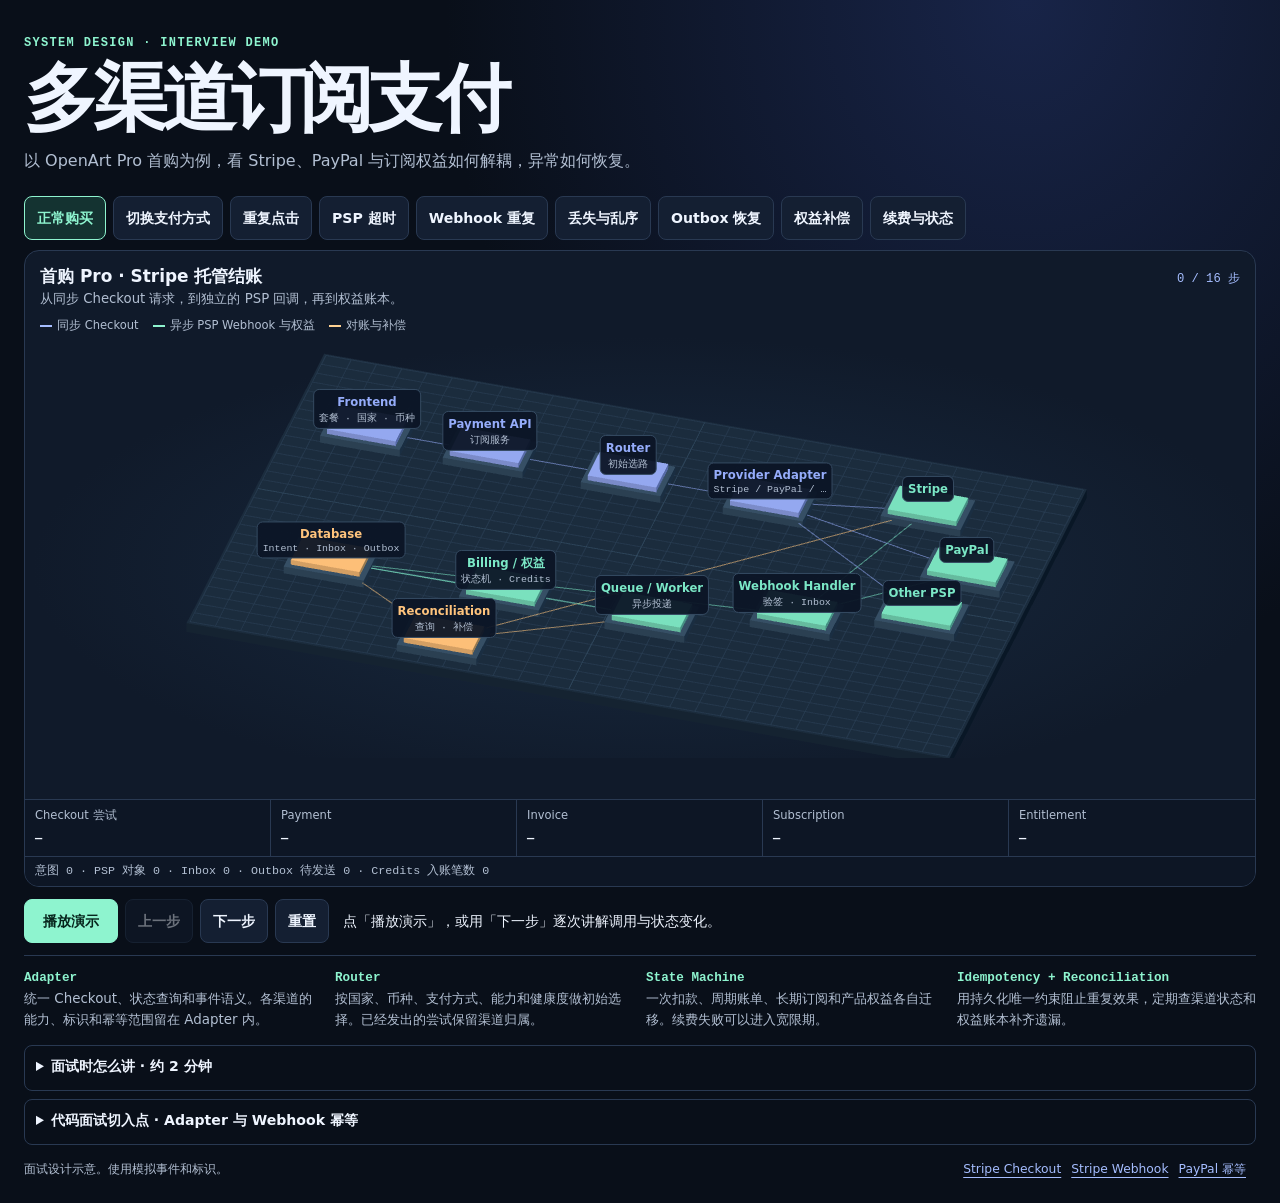
==== commit 2e2564a3: "Revert "Redesign payment demo as a presenter-friendly SVG swimlane" This reverts commit 3dbe0fea2d1f" ====
--- a/public/index.html
+++ b/public/index.html
@@ -3,644 +3,60 @@
 <head>
 <meta charset="utf-8">
 <meta name="viewport" content="width=device-width,initial-scale=1">
-<meta name="description" content="Multi-PSP 订阅支付系统设计，展示同步 Checkout、异步 Webhook 和对账补偿。">
+<meta name="description" content="用 3D 动画演示多 PSP 订阅系统设计，覆盖正常支付、Webhook 幂等、超时恢复、Outbox 与对账。">
 <title>Multi-PSP · 订阅支付系统设计</title>
 <link rel="icon" href="data:,">
-<style>
-:root{color-scheme:dark;--bg:#0b111a;--surface:#111b29;--line:#2a3b50;--text:#f1f5fc;--muted:#b5c3d4;--blue:#a6b7ff;--green:#8ce8bd;--amber:#ffcd8d;--red:#ffa0b1;--mono:ui-monospace,SFMono-Regular,Consolas,monospace;--scale:1}
-*{box-sizing:border-box}
-body{margin:0;background:var(--bg);color:var(--text);font:14px/1.5 system-ui,-apple-system,"PingFang SC","Microsoft YaHei",sans-serif}
-main{width:min(1560px,calc(100% - 48px));min-height:100svh;margin:auto;padding:12px 0;display:flex;flex-direction:column;gap:8px}
-header{display:flex;justify-content:space-between;gap:16px;align-items:center}
-h1,h2,p{margin:0}
-h1{font-size:40px;line-height:1.15;letter-spacing:-.045em}
-.intro{color:var(--muted);font-size:14px;margin-top:4px}
-code,kbd,.mono,output{font-family:var(--mono)}
-button,summary{font:650 14px/1.3 system-ui,sans-serif;color:var(--text);border:1px solid var(--line);border-radius:12px;background:#152233;cursor:pointer}
-button{min-height:44px;padding:8px 14px;white-space:nowrap}
-button:hover:not(:disabled),summary:hover{border-color:var(--blue)}
-button:disabled{opacity:.42;cursor:default}
-button:focus-visible,summary:focus-visible,a:focus-visible{outline:2px solid var(--green);outline-offset:2px}
-.primary{background:#afbdff;color:#11172b;border-color:#afbdff;min-width:104px}
-.scenarios{display:flex;gap:8px;overflow-x:auto;scrollbar-width:thin;overscroll-behavior-x:contain;padding:3px;min-width:0}
-.segment{min-width:max-content;padding:4px 7px 6px;border:1px solid var(--line);border-radius:12px;background:#0f1927}
-.segment h2{font-size:13px;color:var(--muted);margin:0 0 3px 5px;font-weight:650}
-.segment div{display:flex;gap:4px}
-.segment button{background:transparent;border-color:transparent;padding:6px 8px;min-height:38px}
-.segment button[aria-pressed=true]{background:#aebdff;color:#10192d}
-.segment kbd{font-size:13px;margin-right:4px;opacity:.85}
-.lab{display:flex;flex-direction:column;border:1px solid var(--line);border-radius:12px;background:var(--surface);overflow:hidden;min-width:0}
-.labHead{display:flex;justify-content:space-between;align-items:center;gap:12px;padding:8px 16px}
-.labHead h2{font-size:calc(17px * var(--scale));overflow-wrap:anywhere}
-#progress{flex:none;font:700 calc(15px * var(--scale)) var(--mono);color:var(--blue);padding:4px 8px;border-radius:12px;background:#1a263a}
-.conclusion{margin:0 12px;padding:8px 12px 10px;border:1px solid #3b4c67;border-left:3px solid var(--accent,var(--blue));border-radius:12px;background:#101a28}
-.eyebrow{display:flex;align-items:center;flex-wrap:wrap;gap:4px 9px;font-size:calc(13px * var(--scale));color:var(--muted);margin-bottom:2px}
-#action{color:var(--accent,var(--blue));overflow-wrap:anywhere}
-#result{font-size:calc(24px * var(--scale));line-height:1.2;letter-spacing:-.02em;overflow-wrap:anywhere}
-#caption{color:var(--muted);font-size:calc(14px * var(--scale));margin-top:4px;overflow-wrap:anywhere}
-.diagram{margin:0 12px;min-width:0}
-.paths{margin:6px 0 0;padding:0 4px;list-style:none;display:flex;flex-wrap:wrap;gap:4px 16px;color:var(--muted);font-size:calc(13px * var(--scale))}
-.paths li{display:flex;align-items:center;gap:6px}
-.paths i{display:inline-block;width:17px;height:3px;border-radius:12px;background:var(--c)}
-svg{display:block;width:100%;overflow:hidden}
-.lane{fill:#0d1724;stroke:#233448;stroke-width:1}
-.lane-name{fill:#b2c0d1;font-weight:650;font-size:calc(13px * var(--scale))}
-.node rect{fill:#152334;stroke:var(--route);stroke-opacity:.57;stroke-width:1}
-.node .name{fill:var(--text);font:700 calc(16px * var(--scale)) var(--mono)}
-.node .subtitle{fill:var(--muted);font-size:calc(13px * var(--scale))}
-.node.active rect{filter:drop-shadow(0 0 4px color-mix(in srgb,var(--route) 24%,transparent));stroke-opacity:1;stroke-width:1.7;fill:color-mix(in srgb,var(--route) 14%,#152334)}
-.node.active .subtitle{fill:var(--route)}
-.dim{opacity:.3}
-.route{fill:none;stroke:var(--route);stroke-width:2;stroke-linejoin:round;stroke-linecap:round}
-.route.focus{stroke-width:3}
-.route.loss{stroke-dasharray:7 5}
-.dot{fill:var(--accent,var(--blue));stroke:#101a28;stroke-width:1.5}
-.loss-mark{stroke:#ff829b;stroke-width:3;stroke-linecap:round}
-.status{display:grid;grid-template-columns:repeat(5,minmax(0,1fr)) minmax(238px,1.6fr);gap:8px;padding:8px 12px 12px}
-.pill,.counts{min-width:0;border:1px solid var(--line);border-radius:12px;background:#121f30;padding:6px 8px}
-.pill label,.counter span{display:block;color:var(--muted);font-size:calc(13px * var(--scale))}
-.pill output,.counter output{font-size:calc(15px * var(--scale));font-weight:750;color:var(--state,#e5edf9);overflow-wrap:anywhere}
-.pill[data-tone=warn]{--state:var(--amber);border-color:#685233}
-.pill[data-tone=wait]{--state:#c6d4e7}
-.pill[data-tone=ok]{--state:var(--green);border-color:#315a4c}
-.pill[data-tone=bad]{--state:var(--red);border-color:#694451}
-.counts{display:grid;grid-template-columns:repeat(3,1fr);gap:5px}
-.counter{min-width:0}.counter output{display:inline-block}
-.metrics{color:var(--muted);font:calc(13px * var(--scale)) var(--mono);padding:0 12px 8px}
-.flash{animation:flash .3s ease}.bounce{animation:bounce .3s ease}
-@keyframes flash{0%,100%{background:#121f30}45%{background:#314765;border-color:var(--state,#afbdff)}}
-@keyframes bounce{0%,100%{transform:translateY(0)}45%{transform:translateY(-5px) scale(1.13);color:var(--green)}}
-.controls{display:flex;align-items:center;flex-wrap:wrap;gap:8px}
-.keys{font-size:13px;color:var(--muted);margin-left:auto}
-.extras{display:grid;grid-template-columns:1fr 1fr 1fr;gap:8px}
-details{position:relative;min-width:0}
-summary{min-height:44px;display:list-item;padding:12px 10px}
-details[open] summary{border-color:var(--blue)}
-.drawer{position:fixed;z-index:15;inset:auto max(24px,calc((100vw - 1560px)/2)) 76px;max-height:72svh;overflow:auto;overscroll-behavior:contain;display:grid;grid-template-columns:minmax(130px,.42fr) minmax(0,1.58fr);gap:16px;background:#142032;border:1px solid #526684;border-radius:12px;padding:20px}
-.drawer h2{font-size:24px}.talk p+p{margin-top:8px}
-.talk{color:var(--muted)}.talk code{color:#bfcaff;overflow-wrap:anywhere}
-pre{background:#0b1220;padding:12px;border-radius:12px;white-space:pre-wrap;overflow-wrap:anywhere}
-.kw{color:#ffafcc}.type{color:#9df0d0}.call{color:#ffd396}
-.principles{display:grid;grid-template-columns:1fr 1fr;gap:7px 10px;margin-top:12px}
-.principles h2{font:700 14px var(--mono);color:var(--green)}
-footer{display:flex;flex-wrap:wrap;gap:5px 9px;margin-top:9px}
-footer a,a{color:var(--blue);text-underline-offset:3px;margin-right:8px}
-#leave{display:none}
-body.presenting{--scale:1.3}
-.presenting main{justify-content:center}
-.presenting header,.presenting .scenarios,.presenting .controls,.presenting .extras{display:none}
-.presenting #leave{display:inline-block}
-.labTools{display:flex;align-items:center;gap:8px}
-@media(max-width:950px){main{width:calc(100% - 24px)}.status{grid-template-columns:repeat(3,minmax(0,1fr))}.keys{width:100%;margin:0}}
-@media(max-width:580px){header{display:block}h1{font-size:40px}.intro{font-size:14px}.labHead{padding-inline:10px}.conclusion,.diagram{margin-inline:8px}.status{grid-template-columns:repeat(2,minmax(0,1fr));padding-inline:8px}.counts{grid-column:1/-1}.extras{grid-template-columns:1fr}.drawer{position:static;max-height:none;grid-template-columns:1fr;padding:12px}.principles{grid-template-columns:1fr}.labHead h2{font-size:calc(16px * var(--scale))}}
-@media(prefers-reduced-motion:reduce){.flash,.bounce{animation:none!important}}
-</style>
+<link rel="stylesheet" href="./style.css">
 </head>
 <body>
 <main>
-<header><div><h1>多渠道订阅支付</h1><p class="intro">以 OpenArt Pro 首购为例，看 Stripe、PayPal 与订阅权益如何解耦，异常如何恢复。</p></div></header>
-<nav class="scenarios" id="scenarios" aria-label="演示场景"></nav>
+<header>
+<p class="eyebrow">SYSTEM DESIGN · INTERVIEW DEMO</p>
+<h1>多渠道订阅支付</h1>
+<p class="intro">以 OpenArt Pro 首购为例，看 Stripe、PayPal 与订阅权益如何解耦，异常如何恢复。</p>
+</header>
+<div class="scenarios" id="scenarios" role="group" aria-label="演示场景"></div>
 <section class="lab" aria-labelledby="scenarioTitle">
-<div class="labHead"><h2 id="scenarioTitle"></h2><div class="labTools"><button id="leave" title="P 或 Esc">退出演讲</button><output id="progress"></output></div></div>
-<div class="conclusion" id="conclusion" aria-live="polite" aria-atomic="true">
-<div class="eyebrow"><span>本步结论</span><code id="action"></code></div>
-<h2 id="result"></h2><p id="caption"></p>
+<div class="labHead">
+<div><h2 id="scenarioTitle"></h2><p id="scenarioSummary"></p></div>
+<span id="progress"></span>
 </div>
-<figure class="diagram" id="diagram">
-<ul class="paths" aria-label="路径图例"><li style="--c:var(--blue)"><i></i>同步 Checkout</li><li style="--c:var(--green)"><i></i>异步 Webhook 与权益</li><li style="--c:var(--amber)"><i></i>对账补偿</li></ul>
-<svg id="graph" role="img" aria-label="订阅支付同步、异步及对账泳道"></svg>
+<ul class="paths" aria-label="路径图例"><li><i></i>同步 Checkout</li><li><i></i>异步 PSP Webhook 与权益</li><li><i></i>对账与补偿</li></ul>
+<figure class="scene" id="scene" aria-label="多渠道订阅支付系统路径图">
+<div id="labels" class="labels" aria-hidden="true"></div>
+<div class="flight" id="flight" aria-hidden="true" hidden><i></i><span></span></div>
 </figure>
-<div class="status" id="status" aria-label="业务状态和持久化计数"></div>
-<div class="metrics" id="metrics"></div>
+<div class="event"><code id="action"></code><span id="result"></span></div>
+<div class="status" id="status" aria-label="本地业务状态和持久化计数"></div>
 </section>
-<div class="controls" aria-label="播放控制">
-<button class="primary" id="play">播放演示</button><button id="previous">上一步</button><button id="next">下一步</button><button id="reset">重置</button><button id="present" aria-pressed="false">演讲模式</button>
-<span class="keys"><kbd>← →</kbd> 步进 · <kbd>空格</kbd> 播放 · <kbd>1–9</kbd> 场景 · <kbd>R</kbd> 重置 · <kbd>P</kbd> 演讲</span>
+<div class="playback">
+<div class="controls"><button class="primary" id="play">播放演示</button><button id="previous">上一步</button><button id="next">下一步</button><button id="reset">重置</button></div>
+<p id="caption" aria-live="polite"></p>
 </div>
-<div class="extras">
-<details class="interview">
-<summary>面试时怎么讲 · 约 2 分钟</summary>
-<div class="drawer"><h2>两分钟讲稿</h2><div class="talk">
-<p>如果设计一套多渠道订阅支付，我会先定义统一 Payment API 和 PaymentProvider 接口。用户提交套餐后，服务端校验身份和价格，创建本地订阅意图。Router 按国家、币种、支付方式和渠道能力选择 PSP，再由对应 Adapter 创建托管 Checkout 并保存映射。</p>
-<p>创建 Checkout 的同步请求返回跳转地址。Webhook 走独立入口，验签后写入 Inbox，Worker 将不同渠道的消息转成统一事件。确认实际收款后，Billing 更新 Payment、Invoice 和 Subscription，权益服务按发票与类型幂等发放 Credits。</p>
-<p>异常里我重点看三件事。第一，同一业务请求靠业务幂等键、数据库唯一约束和渠道幂等防重复创建。第二，渠道超时代表结果未知，应固定原渠道，用原 key 重试或查询，确认旧操作终态后再决定是否换渠道。第三，Webhook 可能重复、丢失或乱序，所以我要有 Inbox、合法状态迁移和对账。</p>
-<p>如果支付状态已经提交但权益任务没发出去，我把状态更新和 Outbox 放在同一个数据库事务，由 Relay 重试投递。消息可能重复，消费端继续凭账本唯一约束保证一次业务效果。最后对账比较 PSP、发票和已发权益，补齐长期卡住的任务。</p>
 <section class="principles">
 <article><h2>Adapter</h2><p>统一 Checkout、状态查询和事件语义。各渠道的能力、标识和幂等范围留在 Adapter 内。</p></article>
 <article><h2>Router</h2><p>按国家、币种、支付方式、能力和健康度做初始选择。已经发出的尝试保留渠道归属。</p></article>
 <article><h2>State Machine</h2><p>一次扣款、周期账单、长期订阅和产品权益各自迁移。续费失败可以进入宽限期。</p></article>
 <article><h2>Idempotency + Reconciliation</h2><p>用持久化唯一约束阻止重复效果，定期查渠道状态和权益账本补齐遗漏。</p></article>
-</section></div></div></details><details class="interview">
+</section>
+<details class="interview">
+<summary>面试时怎么讲 · 约 2 分钟</summary>
+<div class="talk">
+<p>如果设计一套多渠道订阅支付，我会先定义统一 Payment API 和 PaymentProvider 接口。用户提交套餐后，服务端校验身份和价格，创建本地订阅意图。Router 按国家、币种、支付方式和渠道能力选择 PSP，再由对应 Adapter 创建托管 Checkout 并保存映射。</p>
+<p>创建 Checkout 的同步请求返回跳转地址。Webhook 走独立入口，验签后写入 Inbox，Worker 将不同渠道的消息转成统一事件。确认实际收款后，Billing 更新 Payment、Invoice 和 Subscription，权益服务按发票与类型幂等发放 Credits。</p>
+<p>异常里我重点看三件事。第一，同一业务请求靠业务幂等键、数据库唯一约束和渠道幂等防重复创建。第二，渠道超时代表结果未知，应固定原渠道，用原 key 重试或查询，确认旧操作终态后再决定是否换渠道。第三，Webhook 可能重复、丢失或乱序，所以我要有 Inbox、合法状态迁移和对账。</p>
+<p>如果支付状态已经提交但权益任务没发出去，我把状态更新和 Outbox 放在同一个数据库事务，由 Relay 重试投递。消息可能重复，消费端继续凭账本唯一约束保证一次业务效果。最后对账比较 PSP、发票和已发权益，补齐长期卡住的任务。</p>
+</div>
+</details>
+<details class="interview">
 <summary>代码面试切入点 · Adapter 与 Webhook 幂等</summary>
-<div class="drawer"><h2>编码面试</h2><div class="talk"><p>定义 <code>PaymentProvider.createCheckout(command, key)</code>、<code>retrieve(ref)</code> 和事件转换接口。用两个假的 Adapter 验证同一用例能够切换渠道，并测试超时映射为 <code>UNKNOWN</code>。</p><p>给 Webhook Inbox 加渠道事件唯一键，给权益账本加业务唯一键。测试同事件重复、不同事件指向同一发票、提交后重投，以及同一业务 key 更改参数时应拒绝。</p><pre><code><span class="kw">interface</span> <span class="type">PaymentProvider</span> {
-  <span class="type">Checkout</span> <span class="call">createCheckout</span>(Command command, String key);
-  <span class="type">PaymentStatus</span> <span class="call">retrieve</span>(ProviderRef ref);
-}
-<span class="kw">UNIQUE</span>(provider, event_id)
-<span class="kw">UNIQUE</span>(subscription_id, invoice_id, credit_type)</code></pre><footer>
+<div class="talk"><p>定义 <code>PaymentProvider.createCheckout(command, key)</code>、<code>retrieve(ref)</code> 和事件转换接口。用两个假的 Adapter 验证同一用例能够切换渠道，并测试超时映射为 <code>UNKNOWN</code>。</p><p>给 Webhook Inbox 加渠道事件唯一键，给权益账本加业务唯一键。测试同事件重复、不同事件指向同一发票、提交后重投，以及同一业务 key 更改参数时应拒绝。</p></div>
+</details>
+<footer>
 <p>面试设计示意。使用模拟事件和标识。</p>
 <div><a href="https://docs.stripe.com/checkout/fulfillment">Stripe Checkout</a><a href="https://docs.stripe.com/webhooks">Stripe Webhook</a><a href="https://developer.paypal.com/api/rest/reference/idempotency/">PayPal 幂等</a></div>
-</footer></div></div></details><details id="followup"><summary>面试官追问</summary><div class="drawer"><h2 id="question"></h2><p class="talk" id="answer"></p></div></details>
-</div>
+</footer>
 </main>
-<script>
-/* 场景数据：每步由路径、操作、结论、说明与状态变化组成。 */
-const action = (from,to,op,result,note,patch={},kind='flow')=>({from,to,op,result,note,patch,kind});
-const base={checkout:'—',payment:'—',invoice:'—',subscription:'—',entitlement:'—',provider:null,intents:0,sessions:0,credits:0,inbox:0,pending:0};
-const create=action('client','api','POST /subscriptions/checkout','收到购买请求','服务端从可信套餐目录查价格，校验用户、国家、币种和支付方式。此时还未向外部渠道发请求。');
-const intent=action('api','store','INSERT SubscriptionIntent','持久化订阅意图与幂等键','本例以用户和 checkout 操作为作用域。相同 key 必须匹配相同请求，改变参数需要新操作。',{intents:1,checkout:'CREATING',subscription:'PENDING'});
-const route=action('api','router','route(US, USD, card)','选中 Stripe · 固定本次路由','Router 看能力、配置与健康度。初始选路和已发出请求后的异常恢复遵循不同规则。',{provider:'Stripe'});
-const useStripe=action('router','adapter','PaymentProvider.createCheckout()','分派到 Stripe Adapter','上层使用统一接口。各 Adapter 负责供应商请求、鉴权、幂等键、返回值以及错误语义的映射。');
-const stripe=action('adapter','stripe','Create Checkout Session','Stripe 创建 cs_demo_01','Stripe Adapter 在支持幂等的创建请求上使用绑定本次尝试的 key。Session 包含业务关联标识。',{sessions:1});
-const save=action('adapter','store','save(provider_session_id)','保存 cs_demo_01 和业务关联','把渠道及 Session ID 关联到本地意图。随后由 API 将收银台地址返回给前端。',{checkout:'OPEN'});
-const returnUrl=action('api','client','返回 Checkout URL','前端去托管收银台','这里同步请求已经结束。Webhook 随后由 PSP 独立发送。');
-const grant=action('queue','billing','grantCredits(invoice_id, credit_type)','本周期 Credits 入账 · Pro 开通','在权益服务自己的数据库事务中原子插入业务唯一键和账本记录，再确认消息。发放键以订阅、发票和权益类型为例。',{entitlement:'GRANTED',credits:1},'ok');
-const statePaid=action('billing','store','COMMIT · 状态更新 + Outbox','支付、账单、订阅状态落库','在同一个本地事务内记录已收款、激活对应周期的订阅，并写入待发放权益的 Outbox。权益状态此时仍待完成。',{payment:'SUCCEEDED',invoice:'PAID',subscription:'ACTIVE',entitlement:'PENDING',pending:1});
-const publish=action('store','queue','publish(EntitlementRequested)','Outbox 将事件交给队列','Relay 等 Broker 确认再标记已发送。崩溃重试可能再次发布，同一业务权益依然只记一笔。',{pending:0});
-const paidSeed={provider:'Stripe',checkout:'COMPLETED',payment:'SUCCEEDED',invoice:'PAID',subscription:'ACTIVE',entitlement:'PENDING',intents:1,sessions:1,inbox:1,pending:1};
-
-const scenarios=[
-  {id:'normal',name:'正常购买',title:'首购 Pro · Stripe 托管结账',summary:'从同步 Checkout 请求，到独立的 PSP 回调，再到权益账本。',initial:{},steps:[
-    create,intent,route,useStripe,stripe,save,returnUrl,
-    action('client','stripe','打开 Hosted Checkout','用户在 PSP 页面提交支付','前端跳转和成功返回页只用于展示进度。开通依据由后端从可信渠道验证。'),
-    action('stripe','webhook','checkout.session.completed','结账完成 · 暂不发权益','Session 与本地业务关联。部分支付方式异步结算，不能把这个事件本身当成到账证明。'),
-    action('webhook','store','验签 → Inbox(evt_checkout)','记录结账 · Payment 仍待确认','通过持久 Inbox 接收结账事件，再由 Worker 更新状态。这里还没有确认到账。',{checkout:'COMPLETED',payment:'UNCONFIRMED',inbox:1}),
-    action('stripe','webhook','invoice.paid','PSP 独立通知后端','本例另外收到发票已付事件，并在后续核对确实收款、金额、币种、账号和计费周期。试用、零金额和站外标记付款可以采用其他政策。'),
-    action('webhook','store','验签 → INSERT Inbox → 2xx','原始请求验证后持久化','用原始请求体验签。只有持久化接收成功或确认此前已接收时才返回成功。Inbox 是 Worker 的可靠输入。',{inbox:2}),
-    action('store','billing','Worker → normalize + verify','转换为统一已收款事件','不要让订阅服务直接依赖 Stripe 事件名。已经从可信来源核对支付证据，再按统一状态机执行。'),
-    statePaid,publish,grant,
-  ]},
-  {id:'paypal',name:'切换支付方式',title:'选择 PayPal 钱包 · 同一业务接口',summary:'只改变初始路由，Adapter 负责处理供应商字段和授权链接。',initial:{},steps:[
-    create,intent,
-    action('api','router','route(DE, EUR, paypal_wallet)','示例配置选中 PayPal','本例模拟商户已配置该市场与支付方式。上线前以实际商户和订阅产品能力为准。',{provider:'PayPal'}),
-    action('router','adapter','PaymentProvider.createCheckout()','分派到 PayPal Adapter','同一个服务接口。Adapter 把内部套餐映射为 PayPal plan_id，处理授权动作和供应商状态。'),
-    action('adapter','paypal','POST /v1/billing/subscriptions','返回订阅 ID 与 approve 链接','本例 PayPal 返回 APPROVAL_PENDING，表示还要由用户授权。此时不能把该状态视作收款。',{sessions:1}),
-    action('adapter','store','保存 PayPal subscription_id','绑定渠道订阅标识','这里的计数代表一个渠道 Checkout 对象，实际标识是 PayPal 订阅 ID。恢复和 Webhook 关联复用它。',{checkout:'OPEN'}),
-    returnUrl,
-  ]},
-  {id:'double',name:'重复点击',title:'同一操作只创建一次',summary:'业务 key、数据库唯一约束和 PSP 幂等各守一道关。',initial:{},steps:[
-    create,intent,
-    action('client','api','相同业务 key 再次提交','第二次请求到达','浏览器重复点击、刷新或客户端重试都可能让请求并发到达。'),
-    action('api','store','UNIQUE(user_id, operation, key)','复用同一条 SubscriptionIntent','原子插入或读取既有记录。请求指纹不同应拒绝复用，仍在处理中则返回进度。不能先查有无，再各自调用 PSP。',{},'warn'),
-    route,useStripe,stripe,save,
-    action('adapter','stripe','相同 PSP key 重试原请求','返回既有 cs_demo_01','同一渠道、同一端点、同一参数和受支持的幂等有效期内，重试复用原操作。PayPal 端点是否支持 PayPal-Request-Id 要按 API 确认。',{},'ok'),
-    action('api','client','返回已有 Checkout URL','1 个意图 · 1 个 Session','同一个购买动作拿回同一个结果，未新建第二条订阅。',{},'ok'),
-  ]},
-  {id:'timeout',name:'PSP 超时',title:'响应丢了，结果仍然未知',summary:'先固定旧渠道并恢复原请求。UNKNOWN 不代表失败。',initial:{intents:1,checkout:'CREATING',subscription:'PENDING'},steps:[
-    route,useStripe,stripe,
-    action('stripe','adapter','响应丢失 → Timeout','本地标记 UNKNOWN','图中我们知道 Stripe 已创建，但调用方只看到超时。Session 阶段与实际扣款阶段都可能有不确定结果。',{checkout:'UNKNOWN'},'warn'),
-    action('router','paypal','尝试切换 PSP','拦截 · 旧请求仍可能成功','在 UNKNOWN 时禁止另一渠道再创建同一购买或扣款。跨 PSP 的幂等键不会互相去重。',{},'blocked'),
-    action('adapter','stripe','原 key 重试／查询已知标识','找回 cs_demo_01','在渠道幂等有效期内重试原操作。已知 Session ID 时直接查询，否则用可验证的关联或对账。超过期且仍未知时进入待处理队列。',{},'ok'),
-    action('adapter','store','绑定旧 Session','恢复 OPEN · 仍只存在一个 Session','确认旧 Session 仍可用就复用。允许切换前，须按阶段确认旧操作不会继续扣款，或按业务完成关闭和过账处理。',{checkout:'OPEN'},'ok'),
-  ]},
-  {id:'duplicates',name:'Webhook 重复',title:'不同 Event ID 也不能重复发 Credits',summary:'先以渠道事件去重，再以付款对应的权益计费周期去重。',initial:{...paidSeed,entitlement:'GRANTED',credits:1,pending:0},steps:[
-    action('stripe','webhook','重投 evt_01 · 第 2 次','验签通过 · 同事件重投','用户的发票 in_01 已付，账本已有一笔权益。渠道交付可能重试。'),
-    action('webhook','store','UNIQUE(provider, event_id)','evt_01 已在 Inbox · 返回 2xx','发现已持久接收的事件后确认响应。这不是再次派发事件。多商户场景还要包含渠道账户作用域。',{},'blocked'),
-    action('stripe','webhook','重投 evt_01 · 第 3 次','同一个 Event ID 再次到达','无论渠道重试多少次，重复事件仍命中同一个 Inbox 唯一约束。'),
-    action('webhook','store','INSERT Inbox(evt_01)','再次命中唯一键','Inbox 计数仍为 1。',{},'blocked'),
-    action('stripe','webhook','另一个 evt_02 · 同一发票','不同 ID 可以通过第一层','不同通知可能指向同一笔业务动作，Worker 归一化后会关联到 in_01。'),
-    action('webhook','store','INSERT Inbox(evt_02)','第二个事件被持久接收','这个 Event ID 从未收到过，但发放权益不能依赖 Event ID 判断唯一。',{inbox:2}),
-    action('billing','store','UNIQUE(subscription_id, invoice_id, credit_type)','同发票同权益只发放一次','按业务维度写入账本。即便两个事件都到达 Worker，最终只有 1 笔 Credits 发放。',{},'ok'),
-  ]},
-  {id:'reconcile',name:'丢失与乱序',title:'Webhook 驱动增量，对账修复遗漏',summary:'用渠道快照与状态迁移校验纠正本地视图。',initial:{provider:'Stripe',checkout:'COMPLETED',payment:'UNCONFIRMED',invoice:'OPEN',subscription:'PENDING',intents:1,sessions:1},steps:[
-    action('stripe','webhook','invoice.paid 未送达','本地仍显示 OPEN','本例渠道已收款，本地未收到该通知。不要用本地超时直接推断支付失败。',{},'blocked'),
-    action('reconcile','store','扫描超时未终态订单','定位 in_01 · 待核验','按账户与游标处理，避免全量重复；可以限定查找窗口并补扫跨边界事件。'),
-    action('reconcile','stripe','retrieve invoice / payment','可信来源确认 in_01 已支付','定期对账将渠道账单和本地交易、应发权益做关联。核对金额、币种、订单映射和收款证明。'),
-    action('reconcile','billing','重放统一已收款事件','进入相同状态机','对账修复走与 Webhook 相同的域处理入口和业务唯一键。'),
-    statePaid,
-    action('stripe','webhook','旧 subscription.updated 晚到','到达顺序不代表业务顺序','旧通知的内容可能比当前已确认的状态更旧。'),
-    action('billing','stripe','校验资源状态／查询当前快照','拦截过期状态，避免回退','校验合法迁移和同一资源的因果顺序。无法消歧就查询 PSP。合法退款和取消仍可能改变后续状态。',{},'warn'),
-    publish,grant,
-  ]},
-  {id:'outbox',name:'Outbox 恢复',title:'数据库已提交，消息却没发出去',summary:'状态和事件同事务落库，Relay 重投，消费者幂等。',initial:{...paidSeed,subscription:'PENDING',payment:'UNCONFIRMED',invoice:'OPEN',entitlement:'—',pending:0},steps:[
-    statePaid,
-    action('store','queue','Relay 发送失败／进程崩溃','Outbox 仍待发布','数据库已提交，但 Broker 没确认。这条事件留在表里，业务状态不会因发送失败而丢掉后续任务。',{},'blocked'),
-    action('store','queue','Relay 恢复后重试','Broker 收到 · 发送标记尚未写回','即使 Broker 已成功接收，Relay 也可能在写回 sent 标记前崩溃。'),
-    grant,
-    action('store','queue','Relay 再次发布相同业务事件','可能重复投递','恢复后不能从 sent 标记区分上一轮是否已投递，允许安全重投。',{pending:0},'warn'),
-    action('queue','billing','按发票与权益类型写账本','重复消息已处理 · 账本仍为 1','Outbox 提供可恢复投递，不把交付变成 Exactly Once。业务唯一约束保证相同权益只产生一个效果。',{},'ok'),
-  ]},
-  {id:'entitlement',name:'权益补偿',title:'钱已经收了，Pro 还没开通',summary:'保存任务、延迟重试、对账补偿继续使用同一个业务键。',initial:{...paidSeed},steps:[
-    publish,
-    action('queue','billing','grantCredits() · 暂时失败','支付仍成功 · 权益待重试','失败发生在权益事务提交前，本例尚未产生账本。持久化重试任务，采用退避。达到阈值后告警或进死信。',{entitlement:'RETRY_PENDING'},'blocked'),
-    action('reconcile','store','比对已付发票与权益账本','发现 in_01 缺发放记录','对账任务只补齐缺失效果，不篡改已成功的支付状态。'),
-    action('reconcile','queue','重排原发放任务','沿用原业务幂等键','不能因为触发方改为补偿任务，就生成不同的权益 key。',{entitlement:'PENDING'}),
-    grant,
-  ]},
-  {id:'renewal',name:'续费与状态',title:'续费扣款失败，订阅仍可能保留',summary:'Payment、Invoice、Subscription、Entitlement 各自有生命周期。',initial:{...paidSeed,entitlement:'GRANTED',credits:1,pending:0},steps:[
-    action('stripe','billing','开启新计费周期 in_02','Invoice → OPEN · 新付款尝试','表上显示当前账单周期和本次支付尝试。上一期已发权益仍保留在历史账本。',{payment:'PENDING',invoice:'OPEN'}),
-    action('stripe','webhook','invoice.payment_failed','Payment → FAILED · 账单仍 OPEN','入站事件先验签、落 Inbox、再由 Worker 处理。扣款失败并不自动关闭账单。',{payment:'FAILED',inbox:2},'warn'),
-    action('billing','store','transition(subscription)','Subscription → PAST_DUE','按业务规则进入欠费状态。这个示例有宽限期，所以订阅未取消。',{subscription:'PAST_DUE',entitlement:'GRACE_PERIOD'},'warn'),
-    action('billing','client','显示宽限期与更新支付方式','已有权益按策略保留 · 未发下期 Credits','是否立即停权由业务策略决定。续费重试、退款或取消需要各自的状态与补偿规则。',{},'ok'),
-  ]},
-];
-
-/* 下方是 SVG、播放与界面渲染。 */
-const $=id=>document.getElementById(id);
-const ns='http://www.w3.org/2000/svg';
-const reduced=matchMedia('(prefers-reduced-motion: reduce)');
-const groups=[
-  ['主流程',['normal','paypal']],['幂等与超时',['double','timeout']],
-  ['异步可靠性',['duplicates','reconcile','outbox']],['补偿与生命周期',['entitlement','renewal']],
-];
-const followups={
-  normal:['为什么不能信任跳回来的成功页？','浏览器跳转只用于展示。后端按可信回调或渠道查询核对收款、金额和账单后才发权益。'],
-  paypal:['两家 PSP 返回的标识不同，怎么统一？','统一的是业务命令和结果语义。保留渠道和资源类型，Adapter 映射 Session ID 或订阅 ID。'],
-  double:['并发请求都读到没有订单怎么办？','先用唯一约束原子占住业务意图，复用已存在记录，并用受支持的 PSP 幂等键处理重试。'],
-  timeout:['不知道 Stripe 是否成功，能改用 PayPal 吗？','UNKNOWN 时固定原渠道。查到可信终态，并确认旧操作不会再扣款后，才允许新渠道。'],
-  duplicates:['不同 Event ID 代表同一发票怎么办？','Inbox 会接收新 Event ID。权益按订阅、发票和权益类型唯一入账。'],
-  reconcile:['怎么判断晚到的事件还能不能应用？','先用状态机校验同一业务资源的迁移。顺序不明时查询 PSP 当前状态，再走统一处理入口。'],
-  outbox:['Relay 发了消息，来不及标记 sent 就崩溃了呢？','恢复时允许重投。消费端在同一个事务内插入业务唯一键与权益账本。'],
-  entitlement:['权益一直失败，支付要回滚吗？','保留已确认的支付状态。任务可退避重试、告警，并按已付发票和账本差异做补偿。'],
-  renewal:['一次续费失败会立即停掉 Pro 吗？','支付、账单、订阅、权益各自迁移。示例进入 PAST_DUE，并按宽限期策略暂时保留权益。'],
-};
-const laneSpecs=[
-  ['同步通道','blue',['client','api','router','adapter']],
-  ['异步通道','green',['webhook','queue','billing']],
-  ['持久化与对账','amber',['store','reconcile']],
-];
-const specs={
-  client:['Client','OpenArt Frontend'],
-  api:['Payment API','Subscription Service'],
-  router:['Router','国家 · 币种 · 方式 · 健康'],
-  adapter:['Adapter','Stripe / PayPal / Other PSP'],
-  webhook:['Webhook Handler','签名校验 · Inbox'],
-  queue:['Queue / Worker','异步投递 · 重试'],
-  billing:['Billing / Entitlement','状态机 · 权益账本'],
-  store:['Database','Intent / Inbox / Outbox'],
-  reconcile:['Reconciliation','查单 · 对账 · 补偿'],
-};
-const links=[
-  ['client','api','blue'],['api','router','blue'],['router','adapter','blue'],
-  ['adapter','webhook','green'],['webhook','queue','green'],['queue','billing','green'],
-  ['store','reconcile','amber'],
-];
-const psp=new Set(['stripe','paypal','other']);
-const alias=id=>psp.has(id)?'adapter':id;
-const fields=[
-  ['checkout','Checkout 尝试'],['payment','Payment'],['invoice','Invoice'],
-  ['subscription','Subscription'],['entitlement','Entitlement'],
-];
-const countFields=[['inbox','Inbox'],['pending','Outbox 待发送'],['credits','Credits 入账']];
-const finished=new Set(['SUCCEEDED','PAID','ACTIVE','GRANTED','COMPLETED']);
-const cssKind=state=>state==='UNKNOWN'?'warn':finished.has(state)?'ok':
-  ['FAILED','PAST_DUE'].includes(state)?'bad':state==='—'?'':'wait';
-let scenario=scenarios[0],index=0,active=null,state={...base},before={...base};
-let presenting=false,playing=false,paused=false,elapsed=0,previous,frame=0;
-let boxes={},backgrounds=[],nodeGroups={},edgeGroup,focusGroup,focusPath,dots=[],markerWidth=0;
-const flightMs=1250,advanceMs=3800;
-const buttons=new Map(),statusCards=new Map(),countCards=new Map();
-
-function svg(tag,attributes={},text){
-  const el=document.createElementNS(ns,tag);
-  for(const [key,value] of Object.entries(attributes))el.setAttribute(key,value);
-  if(text!==undefined)el.textContent=text;
-  return el;
-}
-function point(x,y){return [x,y];}
-function same(a,b){return a[0]===b[0]&&a[1]===b[1];}
-function compact(points){return points.filter((p,i)=>i===0||!same(p,points[i-1]));}
-function trace(points){return points.map((p,i)=>(i?'L':'M')+p.join(' ')).join(' ');}
-function length(points){return points.slice(1).reduce((sum,p,i)=>sum+Math.hypot(p[0]-points[i][0],p[1]-points[i][1]),0);}
-function intersections(a,b,box){
-  const left=box.x-5,right=box.x+box.w+5,top=box.y-5,bottom=box.y+box.h+5;
-  return a[0]===b[0]
-    ? a[0]>left&&a[0]<right&&Math.max(a[1],b[1])>top&&Math.min(a[1],b[1])<bottom
-    : a[1]>top&&a[1]<bottom&&Math.max(a[0],b[0])>left&&Math.min(a[0],b[0])<right;
-}
-function ports(box){
-  const {x,y,w,h}=box, cx=x+w/2,cy=y+h/2,d=9;
-  return [
-    [point(x,cy),point(x-d,cy)],[point(x+w,cy),point(x+w+d,cy)],
-    [point(cx,y),point(cx,y-d)],[point(cx,y+h),point(cx,y+h+d)],
-  ];
-}
-function orthogonalPath(from,to){
-  const a=boxes[from],b=boxes[to];
-  if(from===to){
-    const right=a.x+a.w,middle=a.y+a.h/2;
-    return [point(right,middle-11),point(right+10,middle-11),point(right+10,middle+11),point(right,middle+11)];
-  }
-  const xs=Object.values(boxes).flatMap(box=>[box.x-9,box.x+box.w+9]);
-  const ys=Object.values(boxes).flatMap(box=>[box.y-9,box.y+box.h+9]);
-  const pool=[];
-  for(const [outerA,innerA] of ports(a)){
-    for(const [outerB,innerB] of ports(b)){
-      const bends=[
-        [point(innerB[0],innerA[1])],[point(innerA[0],innerB[1])],
-        ...xs.map(x=>[point(x,innerA[1]),point(x,innerB[1])]),
-        ...ys.map(y=>[point(innerA[0],y),point(innerB[0],y)]),
-      ];
-      for(const middle of bends){
-        const path=compact([outerA,innerA,...middle,innerB,outerB]);
-        const blocked=path.slice(1).some((p,i)=>Object.entries(boxes).some(([id,box])=>
-          !(id===from&&i===0)&&!(id===to&&i===path.length-2)&&intersections(path[i],p,box)));
-        if(!blocked)pool.push([path,length(path)+path.length*6]);
-      }
-    }
-  }
-  pool.sort((a,b)=>a[1]-b[1]);
-  return pool[0]?.[0]??[point(a.x+a.w,a.y+a.h/2),point(b.x,b.y+b.h/2)];
-}
-function shorten(points,ratio){
-  let remaining=length(points)*ratio;
-  const cut=[points[0]];
-  for(let i=1;i<points.length;i++){
-    const a=points[i-1],b=points[i],dist=Math.hypot(b[0]-a[0],b[1]-a[1]);
-    if(remaining<dist){
-      cut.push(point(a[0]+(b[0]-a[0])*remaining/dist,a[1]+(b[1]-a[1])*remaining/dist));
-      break;
-    }
-    remaining-=dist;
-    cut.push(b);
-  }
-  return cut;
-}
-function cross(path,other){
-  return path.slice(1).some((b,i)=>other.slice(1).some((d,j)=>{
-    const a=path[i],c=other[j],h=a[1]===b[1],k=c[1]===d[1];
-    if(h===k)return false;
-    const [p,q,r,s]=h?[a,b,c,d]:[c,d,a,b];
-    return r[0]>Math.min(p[0],q[0])&&r[0]<Math.max(p[0],q[0])&&p[1]>Math.min(r[1],s[1])&&p[1]<Math.max(r[1],s[1]);
-  }));
-}
-function setColor(node,color){node.style.setProperty('--route','var(--'+color+')');}
-function wrapLabel(title,narrow){
-  if(!narrow)return[title];
-  const names={'Payment API':['Payment API'],'Webhook Handler':['Webhook','Handler'],'Billing / Entitlement':['Billing /','Entitlement'],'Reconciliation':['Reconciliation']};
-  return names[title]??[title];
-}
-function buildGraph(){
-  const graph=$('graph'),width=Math.floor($('diagram').clientWidth);
-  if(!width)return;
-  markerWidth=width;
-  const narrow=width<840,s=presenting?1.3:1,cols=narrow?(presenting&&width<520?1:2):4;
-  const left=20,gap=narrow?20:Math.min(62,Math.max(32,width*.045));
-  const w=(width-left*2-gap*(cols-1))/cols;
-  const h=Math.round((narrow?88:54)*s);
-  let y=3;
-  boxes={};backgrounds=[];
-  for(const [title,tone,ids] of laneSpecs){
-    const rows=Math.ceil(ids.length/cols),laneHeight=29+rows*h+(rows-1)*20+12;
-    backgrounds.push([title,tone,y,laneHeight]);
-    for(const [i,id] of ids.entries()){
-      boxes[id]={x:left+(i%cols)*(w+gap),y:y+26+Math.floor(i/cols)*(h+20),w,h,tone};
-    }
-    y+=laneHeight+7;
-  }
-  graph.setAttribute('viewBox',`0 0 ${width} ${y}`);
-  graph.setAttribute('height',y);
-  graph.replaceChildren();
-  const defs=svg('defs');
-  for(const [tone,col] of [['blue','#a6b7ff'],['green','#8ce8bd'],['amber','#ffcd8d']]){
-    const marker=svg('marker',{id:'arrow-'+tone,viewBox:'0 0 8 8',refX:7,refY:4,markerWidth:5,markerHeight:5,orient:'auto-start-reverse'});
-    marker.append(svg('path',{d:'M0 0 L8 4 L0 8 Z',fill:col}));
-    defs.append(marker);
-  }
-  graph.append(defs);
-  for(const [title,,top,height] of backgrounds){
-    graph.append(svg('rect',{class:'lane',x:1,y:top,width:width-2,height,rx:12}));
-    graph.append(svg('text',{class:'lane-name',x:13,y:top+17},title));
-  }
-  edgeGroup=svg('g');
-  graph.append(edgeGroup);
-  nodeGroups={};
-  for(const [id,box] of Object.entries(boxes)){
-    const g=svg('g',{class:'node','data-node':id});
-    setColor(g,box.tone);
-    g.append(svg('rect',{x:box.x,y:box.y,width:box.w,height:box.h,rx:12}));
-    const [name,subtitle]=specs[id];
-    const cx=box.x+box.w/2;
-    const names=wrapLabel(name,narrow);
-    const subs=narrow&&id==='adapter'?['Stripe / PayPal','Other PSP']:narrow&&id==='store'?['Intent / Inbox','Outbox']:[subtitle];
-    const all=[...names.map(text=>[text,'name']),...subs.map(text=>[text,'subtitle'])];
-    const increment=19*s,start=box.y+box.h/2-(all.length-1)*increment/2;
-    all.forEach(([value,cls],i)=>g.append(svg('text',{class:cls,x:cx,y:start+i*increment,'text-anchor':'middle','dominant-baseline':'central'},value)));
-    nodeGroups[id]=g;
-    graph.append(g);
-  }
-  focusGroup=svg('g');
-  graph.append(focusGroup);
-  drawGraph();
-}
-function drawEdge(points,tone,classes,arrow=true){
-  const path=svg('path',{d:trace(points),class:'route '+classes});
-  setColor(path,tone);
-  if(arrow)path.setAttribute('marker-end','url(#arrow-'+tone+')');
-  return path;
-}
-function eventTone(event){
-  if(!event)return'blue';
-  if(event.from==='reconcile'||event.to==='reconcile')return'amber';
-  if(['webhook','queue','billing'].some(id=>event.from===id||event.to===id))return'green';
-  return'blue';
-}
-function drawGraph(){
-  const from=active?alias(active.from):null,to=active?alias(active.to):null;
-  const loss=active&&(/Timeout|未送达|响应丢失/.test(active.op)||active.kind==='blocked');
-  const path=active?orthogonalPath(from,to):null;
-  const shown=loss?shorten(path,.68):path;
-  edgeGroup.replaceChildren();
-  focusGroup.replaceChildren();
-  focusPath=null;
-  dots=[];
-  for(const [a,b,tone] of links){
-    const line=orthogonalPath(a,b);
-    if(active&&((from===a&&to===b)||(from===b&&to===a)||cross(shown,line)))continue;
-    edgeGroup.append(drawEdge(line,tone,active?'dim':''));
-  }
-  for(const [id,node] of Object.entries(nodeGroups)){
-    node.classList.toggle('active',Boolean(active)&&(id===from||id===to));
-    node.classList.toggle('dim',Boolean(active)&&id!==from&&id!==to);
-  }
-  if(!shown)return;
-  focusPath=drawEdge(shown,eventTone(active),'focus'+(loss?' loss':''),!loss);
-  focusGroup.append(focusPath);
-  if(loss){
-    const [x,y]=shown.at(-1);
-    focusGroup.append(svg('path',{class:'loss-mark',d:`M${x-5} ${y-5} l10 10 M${x+5} ${y-5} l-10 10`}));
-  }
-  const repeated=scenario.id==='duplicates'&&(/重投/.test(active.op)||active.from==='webhook');
-  dots=Array.from({length:repeated?3:1},(_,i)=>svg('circle',{class:'dot',r:repeated?5-i*.55:5.6,opacity:1-i*.16}));
-  focusGroup.append(...dots);
-  drawDots();
-}
-function drawDots(){
-  if(!focusPath||!dots.length)return;
-  const total=focusPath.getTotalLength();
-  const now=reduced.matches ? .55 : Math.min(1,elapsed/flightMs);
-  for(const [i,dot] of dots.entries()){
-    const at=focusPath.getPointAtLength(Math.max(0,total*now-i*5));
-    dot.setAttribute('cx',at.x);
-    dot.setAttribute('cy',at.y);
-    dot.style.visibility=!reduced.matches&&elapsed>flightMs?'hidden':'visible';
-  }
-}
-
-for(const [name,ids] of groups){
-  const section=document.createElement('section');section.className='segment';
-  const heading=document.createElement('h2');heading.textContent=name;
-  const row=document.createElement('div');
-  for(const id of ids){
-    const number=scenarios.findIndex(item=>item.id===id);
-    const button=document.createElement('button'),key=document.createElement('kbd');
-    button.type='button';key.textContent=number+1;key.setAttribute('aria-hidden','true');
-    button.append(key,scenarios[number].name);
-    button.onclick=()=>select(number,true);
-    row.append(button);buttons.set(id,button);
-  }
-  section.append(heading,row);$('scenarios').append(section);
-}
-for(const [id,label] of fields){
-  const pill=document.createElement('div');pill.className='pill';
-  const name=document.createElement('label');name.textContent=label;
-  const out=document.createElement('output');out.setAttribute('aria-label',label);
-  pill.append(name,out);$('status').append(pill);
-  statusCards.set(id,{pill,out});
-}
-const counts=document.createElement('div');counts.className='counts';
-for(const [id,label] of countFields){
-  const row=document.createElement('div');row.className='counter';
-  const name=document.createElement('span');name.textContent=label;
-  const out=document.createElement('output');out.setAttribute('aria-label',label);
-  row.append(name,out);counts.append(row);countCards.set(id,out);
-}
-$('status').append(counts);
-
-function flash(element,className){
-  element.classList.remove(className);
-  if(reduced.matches)return;
-  void element.offsetWidth;
-  element.classList.add(className);
-}
-function render(animate){
-  $('scenarioTitle').textContent=scenario.title;
-  $('progress').textContent=`${index} / ${scenario.steps.length}`;
-  $('action').textContent=active?.op??'';
-  $('result').textContent=active
-    ? scenario.id==='timeout'&&active.to==='paypal'?'UNKNOWN ≠ 失败，禁止切换到 PayPal':active.result
-    : scenario.summary;
-  $('caption').textContent=active?.note??'按 → 逐步演示，或按空格播放。';
-  const accent=active?.kind==='blocked'?'red':active?.kind==='warn'?'amber':eventTone(active);
-  $('conclusion').style.setProperty('--accent','var(--'+accent+')');
-  for(const [id,{pill,out}] of statusCards){
-    const changed=state[id]!==before[id];
-    pill.dataset.tone=cssKind(state[id]);
-    out.textContent=changed?`${before[id]} → ${state[id]}`:state[id];
-    if(animate&&changed)flash(pill,'flash');else pill.classList.remove('flash');
-  }
-  for(const [id,out] of countCards){
-    out.textContent=state[id];
-    if(animate&&state[id]!==before[id])flash(out,'bounce');else out.classList.remove('bounce');
-  }
-  $('metrics').textContent=`意图 ${state.intents} · PSP 对象 ${state.sessions}`;
-  syncControls();
-  if(markerWidth)drawGraph();
-}
-function syncControls(){
-  $('play').textContent=playing?'暂停':paused?'继续播放':index===scenario.steps.length?'重播演示':index?'继续播放':'播放演示';
-  $('previous').disabled=index===0;
-  $('next').disabled=index===scenario.steps.length;
-}
-function stateAt(n){
-  const value={...base,...scenario.initial};
-  for(let i=0;i<n;i++)Object.assign(value,scenario.steps[i].patch);
-  return value;
-}
-function show(n,animate=true){
-  index=Math.min(scenario.steps.length,Math.max(0,n));
-  active=scenario.steps[index-1]??null;
-  before=stateAt(Math.max(0,index-1));
-  state=stateAt(index);
-  elapsed=animate?0:flightMs+1;
-  previous=undefined;
-  render(animate);
-  requestFrame();
-}
-function select(number,scroll){
-  playing=paused=false;
-  scenario=scenarios[number];
-  const [question,answer]=followups[scenario.id];
-  $('question').textContent=question;$('answer').textContent=answer;
-  $('followup').open=false;
-  for(const [id,b] of buttons)b.setAttribute('aria-pressed',String(id===scenario.id));
-  const selected=buttons.get(scenario.id),nav=$('scenarios');
-  if(scroll){
-    const n=nav.getBoundingClientRect(),b=selected.getBoundingClientRect();
-    if(b.left<n.left)nav.scrollLeft-=n.left-b.left+6;
-    if(b.right>n.right)nav.scrollLeft+=b.right-n.right+6;
-  }
-  show(0,false);
-}
-function requestFrame(){
-  if(!frame&&!paused&&(playing||(active&&!reduced.matches&&elapsed<=flightMs)))frame=requestAnimationFrame(tick);
-}
-function tick(time){
-  frame=0;
-  if(paused)return;
-  elapsed+=previous===undefined?0:Math.min(time-previous,120);
-  previous=time;
-  drawDots();
-  if(playing&&elapsed>=advanceMs){
-    if(index<scenario.steps.length)show(index+1);
-    else{playing=false;syncControls();}
-  }
-  requestFrame();
-}
-function stepBy(delta){
-  playing=paused=false;
-  if(index+delta>=0&&index+delta<=scenario.steps.length)show(index+delta);
-  else syncControls();
-}
-function togglePlay(){
-  if(playing){playing=false;paused=true;}
-  else{
-    playing=true;paused=false;previous=undefined;
-    if(!index||index===scenario.steps.length)show(1);
-    requestFrame();
-  }
-  syncControls();
-}
-function reset(){playing=paused=false;show(0,false);}
-function present(on){
-  presenting=on;
-  document.body.classList.toggle('presenting',on);
-  $('present').setAttribute('aria-pressed',String(on));
-  for(const item of document.querySelectorAll('details[open]'))item.open=false;
-  buildGraph();
-  (on?$('leave'):$('present')).focus({preventScroll:true});
-}
-$('play').onclick=togglePlay;
-$('previous').onclick=()=>stepBy(-1);
-$('next').onclick=()=>stepBy(1);
-$('reset').onclick=reset;
-$('present').onclick=()=>present(true);
-$('leave').onclick=()=>present(false);
-for(const item of document.querySelectorAll('.extras details')){
-  item.addEventListener('toggle',()=>{
-    if(item.open) for(const other of document.querySelectorAll('.extras details[open]'))if(other!==item)other.open=false;
-  });
-}
-document.addEventListener('keydown',event=>{
-  if(event.altKey||event.ctrlKey||event.metaKey||event.repeat||event.target.closest?.('input, textarea, select, [contenteditable]'))return;
-  const key=event.key.toLowerCase();
-  if(key===' '&&event.target.closest?.('summary,a'))return;
-  const number=/^[1-9]$/.test(key)?Number(key)-1:-1;
-  if(number>=0)select(number,true);
-  else if(key==='arrowleft')stepBy(-1);
-  else if(key==='arrowright')stepBy(1);
-  else if(key===' ')togglePlay();
-  else if(key==='r')reset();
-  else if(key==='p')present(!presenting);
-  else if(key==='escape'&&presenting)present(false);
-  else if(key==='escape')for(const item of document.querySelectorAll('details[open]'))item.open=false;
-  else return;
-  event.preventDefault();
-});
-const requested=new URLSearchParams(location.search).get('demo');
-select(Math.max(0,scenarios.findIndex(item=>item.id===requested)),false);
-new ResizeObserver(()=>{if(Math.floor($('diagram').clientWidth)!==markerWidth)buildGraph();}).observe($('diagram'));
-buildGraph();
-</script>
+<script type="module" src="./app.js"></script>
 </body>
 </html>
--- a/public/style.css
+++ b/public/style.css
@@ -0,0 +1,46 @@
+:root{color-scheme:dark;--bg:#090f19;--card:#101a2a;--line:#293952;--text:#eff5ff;--muted:#b2bfd2;--blue:#a5bdff;--mint:#8ef4cf;--amber:#ffd293;--pink:#ffa5b5;--mono:ui-monospace,SFMono-Regular,Consolas,monospace}
+*{box-sizing:border-box}
+body{margin:0;background:radial-gradient(ellipse at 80% 0%,#182448 0%,transparent 40%),var(--bg);color:var(--text);font:16px/1.55 system-ui,sans-serif}
+main{width:min(1240px,calc(100% - 48px));margin:auto;padding:36px 0 24px}
+header{margin-bottom:22px}
+.eyebrow{color:var(--mint);font:700 .75rem var(--mono);letter-spacing:.11em;margin:0 0 10px}
+h1{font-size:clamp(2.35rem,6vw,4.6rem);letter-spacing:-.07em;line-height:1.05;margin:0 0 12px}
+p{margin:0}.intro,.labHead p,footer,.principles p,.talk{color:var(--muted)}
+.scenarios,.controls{display:flex;flex-wrap:wrap;gap:7px}
+.scenarios{margin-bottom:10px}
+button{min-height:44px;padding:6px 12px;border:1px solid var(--line);border-radius:8px;color:var(--text);background:#141f32;font:650 .88rem system-ui;cursor:pointer}
+button:disabled{opacity:.43;cursor:default}button:hover:not(:disabled){border-color:var(--mint)}
+button:focus-visible,summary:focus-visible,a:focus-visible{outline:2px solid var(--mint);outline-offset:3px}
+.scenarios button[aria-pressed=true]{border-color:var(--mint);color:var(--mint);background:#143331}
+.primary{color:#06241c;background:var(--mint);border-color:var(--mint);min-width:94px}
+.lab{border:1px solid var(--line);border-radius:15px;overflow:hidden;background:#101a2a}
+.labHead{display:flex;justify-content:space-between;align-items:baseline;padding:12px 15px 0;gap:10px}
+.labHead h2{font-size:1.06rem;margin:0}.labHead p{font-size:.83rem}
+#progress{white-space:nowrap;color:var(--blue);font:.76rem var(--mono)}
+.paths{display:flex;flex-wrap:wrap;gap:4px 14px;padding:0;margin:7px 15px 0;list-style:none;color:var(--muted);font-size:.72rem}
+.paths li{display:flex;align-items:center;gap:5px}
+.paths i{width:12px;height:2px;background:var(--blue)}.paths li:nth-child(2) i{background:var(--mint)}.paths li:nth-child(3) i{background:var(--amber)}
+.scene{position:relative;isolation:isolate;margin:0;height:clamp(310px,47svh,510px);overflow:hidden;background:radial-gradient(ellipse at 51% 55%,#192b41,transparent 70%)}
+.scene canvas,.labels{position:absolute;inset:0;width:100%;height:100%}.scene canvas{z-index:0}.labels{z-index:1;pointer-events:none}
+.pin{position:absolute;translate:-50% -50%;text-align:center;padding:3px 5px;border-radius:6px;border:1px solid #364b62;background:#0c1626f2;white-space:nowrap;font-size:.73rem;font-weight:700;color:var(--tone)}
+.pin.active{border-color:var(--tone);box-shadow:0 0 9px color-mix(in srgb,var(--tone) 40%,transparent)}
+.pin small{display:block;font:.62rem var(--mono);color:var(--muted)}
+.flight{position:absolute;z-index:5;top:0;left:0;translate:-50% -50%;display:flex;align-items:center;gap:7px;max-width:calc(100% - 14px);padding:5px 7px;border:1px solid var(--amber);border-radius:6px;background:#2b2114;color:#fff1d6;font:750 .75rem var(--mono);box-shadow:0 3px 14px #02060bbf;pointer-events:none}
+.flight[hidden]{display:none}.flight span{overflow:hidden;text-overflow:ellipsis;white-space:nowrap}
+.flight i{width:11px;height:12px;flex:none;background:conic-gradient(from 30deg,#a96527,#ffc168,#ffe3aa);clip-path:polygon(50% 0,100% 26%,100% 74%,50% 100%,0 74%,0 26%)}
+.event{display:flex;justify-content:center;flex-wrap:wrap;gap:2px 10px;min-height:41px;padding:4px 12px 8px;font-size:.85rem;text-align:center}
+code{font-family:var(--mono);overflow-wrap:anywhere}.event code{color:var(--amber)}.event[data-kind=blocked] span{color:var(--pink)}.event[data-kind=ok] span{color:var(--mint)}
+.status{display:grid;grid-template-columns:repeat(5,minmax(0,1fr));background:#0d1625;border-top:1px solid var(--line)}
+.status div{padding:7px 10px;border-right:1px solid var(--line);min-width:0}.status div:nth-child(5){border-right:0}
+.status span{display:block;color:var(--muted);font-size:.72rem}.status b{font:700 .75rem var(--mono);overflow-wrap:anywhere}.status .metrics{grid-column:1/-1;padding:5px 10px;border:0;border-top:1px solid var(--line);color:var(--muted);font:.73rem/1.6 var(--mono)}
+.playback{display:grid;grid-template-columns:max-content minmax(0,1fr);align-items:center;gap:9px 14px;padding:12px 0;border-bottom:1px solid var(--line)}
+#caption{font-size:.89rem}
+.principles{display:grid;grid-template-columns:repeat(4,minmax(0,1fr));gap:12px;margin:14px 0}
+.principles h2{margin:0 0 4px;font:750 .79rem var(--mono);color:var(--mint);overflow-wrap:anywhere}.principles p{font-size:.84rem}
+.interview{margin:8px 0;border:1px solid var(--line);border-radius:8px;padding:0 11px}
+summary{min-height:44px;padding:10px 0;cursor:pointer;font-size:.88rem;font-weight:700}
+.talk{padding:0 0 11px;font-size:.88rem}.talk p+p{margin-top:8px}
+footer{display:flex;flex-wrap:wrap;justify-content:space-between;gap:8px;font-size:.77rem;margin-top:15px}
+footer a{color:var(--blue);margin-right:10px;text-underline-offset:4px}
+@media(max-width:790px){.playback{grid-template-columns:1fr}.principles{grid-template-columns:1fr 1fr}.scene{height:clamp(355px,53svh,480px)}}
+@media(max-width:500px){main{width:calc(100% - 24px);padding-top:20px}.scenarios button{padding-inline:8px}.labHead{padding-inline:10px}.paths{margin-inline:10px}.pin{font-size:.65rem}.pin small{font-size:.52rem}.status{grid-template-columns:repeat(3,minmax(0,1fr))}.status div{padding-inline:6px}.status div:nth-child(4),.status div:nth-child(5){border-top:1px solid var(--line)}.status b{font-size:.67rem}}
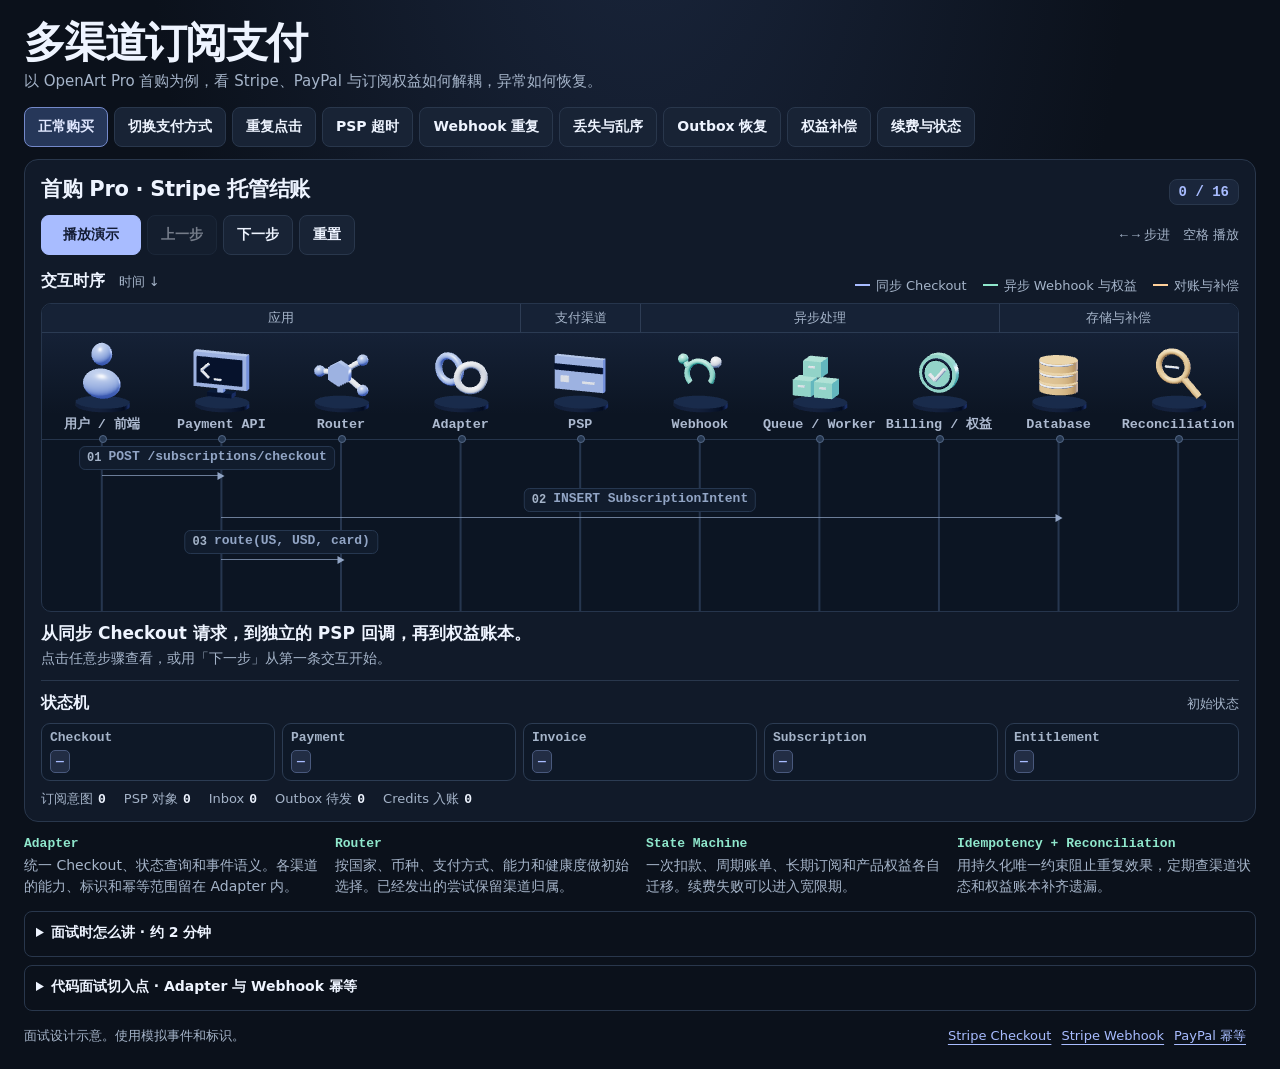
==== commit 7490d26f: "Pair a Three.js payment sequence with state transitions" ====
--- a/public/index.html
+++ b/public/index.html
@@ -11,7 +11,6 @@
 <body>
 <main>
 <header>
-<p class="eyebrow">SYSTEM DESIGN · INTERVIEW DEMO</p>
 <h1>多渠道订阅支付</h1>
 <p class="intro">以 OpenArt Pro 首购为例，看 Stripe、PayPal 与订阅权益如何解耦，异常如何恢复。</p>
 </header>
@@ -21,18 +20,27 @@
 <div><h2 id="scenarioTitle"></h2><p id="scenarioSummary"></p></div>
 <span id="progress"></span>
 </div>
-<ul class="paths" aria-label="路径图例"><li><i></i>同步 Checkout</li><li><i></i>异步 PSP Webhook 与权益</li><li><i></i>对账与补偿</li></ul>
-<figure class="scene" id="scene" aria-label="多渠道订阅支付系统路径图">
-<div id="labels" class="labels" aria-hidden="true"></div>
-<div class="flight" id="flight" aria-hidden="true" hidden><i></i><span></span></div>
-</figure>
-<div class="event"><code id="action"></code><span id="result"></span></div>
-<div class="status" id="status" aria-label="本地业务状态和持久化计数"></div>
+<div class="controls" aria-label="演示控制">
+<button class="primary" id="play">播放演示</button><button id="previous">上一步</button><button id="next">下一步</button><button id="reset">重置</button>
+<span class="shortcuts"><kbd>←</kbd> <kbd>→</kbd> 步进　<kbd>空格</kbd> 播放</span>
+</div>
+<section class="sequence" aria-labelledby="sequenceTitle">
+<div class="sectionHead"><h3 id="sequenceTitle">交互时序 <small>时间 ↓</small></h3>
+<ul class="paths" aria-label="路径图例"><li><i></i>同步 Checkout</li><li><i></i>异步 Webhook 与权益</li><li><i></i>对账与补偿</li></ul></div>
+<div class="diagram">
+<div id="actorGroups" class="actor-groups" aria-hidden="true"></div>
+<figure class="scene" id="scene" aria-label="支付系统组件的 3D 图标"></figure>
+<div id="actors" class="actors" role="list" aria-label="时序参与者"></div>
+<div id="timeline" class="timeline" aria-label="按时间从上到下排列的调用"></div>
+</div>
+<div class="event" aria-live="polite"><strong id="result"></strong><p id="caption"></p></div>
 </section>
-<div class="playback">
-<div class="controls"><button class="primary" id="play">播放演示</button><button id="previous">上一步</button><button id="next">下一步</button><button id="reset">重置</button></div>
-<p id="caption" aria-live="polite"></p>
-</div>
+<section class="machine" aria-labelledby="machineTitle">
+<div class="sectionHead"><h3 id="machineTitle">状态机</h3><p id="stateNote"></p></div>
+<div class="status" id="status" aria-label="业务状态迁移"></div>
+<div class="metrics" id="metrics" aria-label="持久化计数"></div>
+</section>
+</section>
 <section class="principles">
 <article><h2>Adapter</h2><p>统一 Checkout、状态查询和事件语义。各渠道的能力、标识和幂等范围留在 Adapter 内。</p></article>
 <article><h2>Router</h2><p>按国家、币种、支付方式、能力和健康度做初始选择。已经发出的尝试保留渠道归属。</p></article>
--- a/public/style.css
+++ b/public/style.css
@@ -1,46 +1,133 @@
-:root{color-scheme:dark;--bg:#090f19;--card:#101a2a;--line:#293952;--text:#eff5ff;--muted:#b2bfd2;--blue:#a5bdff;--mint:#8ef4cf;--amber:#ffd293;--pink:#ffa5b5;--mono:ui-monospace,SFMono-Regular,Consolas,monospace}
-*{box-sizing:border-box}
-body{margin:0;background:radial-gradient(ellipse at 80% 0%,#182448 0%,transparent 40%),var(--bg);color:var(--text);font:16px/1.55 system-ui,sans-serif}
-main{width:min(1240px,calc(100% - 48px));margin:auto;padding:36px 0 24px}
-header{margin-bottom:22px}
-.eyebrow{color:var(--mint);font:700 .75rem var(--mono);letter-spacing:.11em;margin:0 0 10px}
-h1{font-size:clamp(2.35rem,6vw,4.6rem);letter-spacing:-.07em;line-height:1.05;margin:0 0 12px}
-p{margin:0}.intro,.labHead p,footer,.principles p,.talk{color:var(--muted)}
-.scenarios,.controls{display:flex;flex-wrap:wrap;gap:7px}
-.scenarios{margin-bottom:10px}
-button{min-height:44px;padding:6px 12px;border:1px solid var(--line);border-radius:8px;color:var(--text);background:#141f32;font:650 .88rem system-ui;cursor:pointer}
-button:disabled{opacity:.43;cursor:default}button:hover:not(:disabled){border-color:var(--mint)}
-button:focus-visible,summary:focus-visible,a:focus-visible{outline:2px solid var(--mint);outline-offset:3px}
-.scenarios button[aria-pressed=true]{border-color:var(--mint);color:var(--mint);background:#143331}
-.primary{color:#06241c;background:var(--mint);border-color:var(--mint);min-width:94px}
-.lab{border:1px solid var(--line);border-radius:15px;overflow:hidden;background:#101a2a}
-.labHead{display:flex;justify-content:space-between;align-items:baseline;padding:12px 15px 0;gap:10px}
-.labHead h2{font-size:1.06rem;margin:0}.labHead p{font-size:.83rem}
-#progress{white-space:nowrap;color:var(--blue);font:.76rem var(--mono)}
-.paths{display:flex;flex-wrap:wrap;gap:4px 14px;padding:0;margin:7px 15px 0;list-style:none;color:var(--muted);font-size:.72rem}
-.paths li{display:flex;align-items:center;gap:5px}
-.paths i{width:12px;height:2px;background:var(--blue)}.paths li:nth-child(2) i{background:var(--mint)}.paths li:nth-child(3) i{background:var(--amber)}
-.scene{position:relative;isolation:isolate;margin:0;height:clamp(310px,47svh,510px);overflow:hidden;background:radial-gradient(ellipse at 51% 55%,#192b41,transparent 70%)}
-.scene canvas,.labels{position:absolute;inset:0;width:100%;height:100%}.scene canvas{z-index:0}.labels{z-index:1;pointer-events:none}
-.pin{position:absolute;translate:-50% -50%;text-align:center;padding:3px 5px;border-radius:6px;border:1px solid #364b62;background:#0c1626f2;white-space:nowrap;font-size:.73rem;font-weight:700;color:var(--tone)}
-.pin.active{border-color:var(--tone);box-shadow:0 0 9px color-mix(in srgb,var(--tone) 40%,transparent)}
-.pin small{display:block;font:.62rem var(--mono);color:var(--muted)}
-.flight{position:absolute;z-index:5;top:0;left:0;translate:-50% -50%;display:flex;align-items:center;gap:7px;max-width:calc(100% - 14px);padding:5px 7px;border:1px solid var(--amber);border-radius:6px;background:#2b2114;color:#fff1d6;font:750 .75rem var(--mono);box-shadow:0 3px 14px #02060bbf;pointer-events:none}
-.flight[hidden]{display:none}.flight span{overflow:hidden;text-overflow:ellipsis;white-space:nowrap}
-.flight i{width:11px;height:12px;flex:none;background:conic-gradient(from 30deg,#a96527,#ffc168,#ffe3aa);clip-path:polygon(50% 0,100% 26%,100% 74%,50% 100%,0 74%,0 26%)}
-.event{display:flex;justify-content:center;flex-wrap:wrap;gap:2px 10px;min-height:41px;padding:4px 12px 8px;font-size:.85rem;text-align:center}
-code{font-family:var(--mono);overflow-wrap:anywhere}.event code{color:var(--amber)}.event[data-kind=blocked] span{color:var(--pink)}.event[data-kind=ok] span{color:var(--mint)}
-.status{display:grid;grid-template-columns:repeat(5,minmax(0,1fr));background:#0d1625;border-top:1px solid var(--line)}
-.status div{padding:7px 10px;border-right:1px solid var(--line);min-width:0}.status div:nth-child(5){border-right:0}
-.status span{display:block;color:var(--muted);font-size:.72rem}.status b{font:700 .75rem var(--mono);overflow-wrap:anywhere}.status .metrics{grid-column:1/-1;padding:5px 10px;border:0;border-top:1px solid var(--line);color:var(--muted);font:.73rem/1.6 var(--mono)}
-.playback{display:grid;grid-template-columns:max-content minmax(0,1fr);align-items:center;gap:9px 14px;padding:12px 0;border-bottom:1px solid var(--line)}
-#caption{font-size:.89rem}
-.principles{display:grid;grid-template-columns:repeat(4,minmax(0,1fr));gap:12px;margin:14px 0}
-.principles h2{margin:0 0 4px;font:750 .79rem var(--mono);color:var(--mint);overflow-wrap:anywhere}.principles p{font-size:.84rem}
-.interview{margin:8px 0;border:1px solid var(--line);border-radius:8px;padding:0 11px}
-summary{min-height:44px;padding:10px 0;cursor:pointer;font-size:.88rem;font-weight:700}
-.talk{padding:0 0 11px;font-size:.88rem}.talk p+p{margin-top:8px}
-footer{display:flex;flex-wrap:wrap;justify-content:space-between;gap:8px;font-size:.77rem;margin-top:15px}
-footer a{color:var(--blue);margin-right:10px;text-underline-offset:4px}
-@media(max-width:790px){.playback{grid-template-columns:1fr}.principles{grid-template-columns:1fr 1fr}.scene{height:clamp(355px,53svh,480px)}}
-@media(max-width:500px){main{width:calc(100% - 24px);padding-top:20px}.scenarios button{padding-inline:8px}.labHead{padding-inline:10px}.paths{margin-inline:10px}.pin{font-size:.65rem}.pin small{font-size:.52rem}.status{grid-template-columns:repeat(3,minmax(0,1fr))}.status div{padding-inline:6px}.status div:nth-child(4),.status div:nth-child(5){border-top:1px solid var(--line)}.status b{font-size:.67rem}}
+:root {
+  color-scheme:dark; --bg:#0b111b; --panel:#111a29; --line:#29374c; --text:#eef4ff;
+  --muted:#a5b4c9; --blue:#a8bcff; --green:#8fe7cc; --amber:#ffd09a; --pink:#ffa5b5;
+  --mono:ui-monospace,SFMono-Regular,Consolas,monospace;
+}
+* {box-sizing:border-box}
+body {margin:0;background:radial-gradient(ellipse at 50% -20%,#1a263d 0%,transparent 55%),var(--bg);color:var(--text);font:15px/1.5 system-ui,sans-serif}
+main {width:min(1352px,calc(100% - 48px));margin:auto;padding:20px 0 24px}
+header {margin-bottom:14px}
+h1,h2,h3,h4,p {margin:0}
+h1 {font-size:clamp(30px,4vw,42px);letter-spacing:-.04em;line-height:1.08}
+.intro {margin-top:5px}
+.intro,footer,.principles p,.talk {color:var(--muted)}
+button {min-height:40px;padding:6px 13px;border:1px solid var(--line);border-radius:8px;color:var(--text);background:#182335;font:650 14px system-ui;cursor:pointer}
+button:disabled {opacity:.45;cursor:default}
+button:hover:not(:disabled) {border-color:var(--blue)}
+button:focus-visible,summary:focus-visible,a:focus-visible {outline:2px solid var(--blue);outline-offset:2px}
+.scenarios,.controls {display:flex;flex-wrap:wrap;gap:6px}
+.scenarios {margin-bottom:12px}
+.scenarios button[aria-pressed=true] {border-color:#7489ca;color:#e1e8ff;background:#263759}
+.primary {color:#121b33;background:var(--blue);border-color:var(--blue);min-width:100px}
+.lab {border:1px solid var(--line);border-radius:14px;background:var(--panel);padding:14px 16px 12px}
+.labHead,.sectionHead {display:flex;justify-content:space-between;align-items:baseline;gap:8px 16px;flex-wrap:wrap}
+.labHead h2 {font-size:21px;letter-spacing:-.015em}
+#progress {white-space:nowrap;color:var(--blue);font:700 14px var(--mono);border:1px solid var(--line);background:#1a263b;padding:4px 9px;border-radius:8px}
+.controls {margin:10px 0 14px;align-items:center}
+.shortcuts {margin-left:auto;color:var(--muted);font-size:13px}
+kbd,code {font-family:var(--mono)}
+.sectionHead {margin-bottom:8px}
+.sectionHead h3 {font-size:16px;font-weight:720}
+.sectionHead p {font-size:13px;color:var(--muted)}
+.paths {display:flex;flex-wrap:wrap;gap:4px 16px;padding:0;margin:0;list-style:none;color:var(--muted);font-size:13px}
+.paths li {display:flex;align-items:center;gap:6px}
+.paths i {width:15px;height:2px;background:var(--blue)}
+.paths li:nth-child(2) i {background:var(--green)}
+.paths li:nth-child(3) i {background:var(--amber)}
+
+.diagram {--columns:10;border:1px solid #26354c;border-radius:10px;background:#0c1523;overflow:hidden}
+.actor-groups,.actors,.flat-icons {display:grid;grid-template-columns:repeat(var(--columns),minmax(0,1fr))}
+.actor-groups {background:#162236;border-bottom:1px solid #2b3b53;text-align:center}
+.actor-groups span {padding:4px 3px;color:var(--muted);font-size:13px}
+.actor-groups span+span {border-left:1px solid #2e3d55}
+.scene {position:relative;height:clamp(65px,9vh,94px);margin:0;background:linear-gradient(180deg,#152136,#0c1523)}
+.scene canvas,.flat-icons {display:block;width:100%;height:100%}
+.flat-icons {display:grid;place-items:center}
+.flat-icon {width:38px;color:var(--blue)}
+.flat-icon svg {display:block;width:100%}
+.actor {position:relative;text-align:center;padding:3px 1px 6px;color:#adbad0;font:650 clamp(11px,1.05vw,14px)/1.2 var(--mono);white-space:nowrap}
+.actor[data-active=true] {color:var(--text)}
+.actor::after {position:absolute;bottom:-4px;left:calc(50% - 3px);z-index:2;width:6px;height:6px;border:1px solid #526786;border-radius:50%;background:#263852;content:""}
+.actor[data-active=true]::after {background:var(--blue);border-color:var(--blue)}
+
+.timeline {position:relative;min-height:172px;padding:3px 0 1px;border-top:1px solid #25344b;background-image:linear-gradient(90deg,transparent calc(50% - .5px),#26364f calc(50% - .5px),#26364f calc(50% + .5px),transparent calc(50% + .5px));background-size:calc(100% / var(--columns)) 100%}
+.sectionHead h3 small {margin-left:8px;font-size:13px;font-weight:500;color:var(--muted)}
+.sequence-row {position:relative;height:42px;--pulse:var(--blue)}
+.sequence-row[data-tone=green] {--pulse:var(--green)}
+.sequence-row[data-tone=amber] {--pulse:var(--amber)}
+.sequence-row[data-tone=pink] {--pulse:var(--pink)}
+.sequence-row:not([data-active=true]) {--pulse:#8c9bb4}
+.sequence-row[data-preview=true] {--pulse:#92a5c5}
+.sequence-row[data-active=true] {background:#a8bcff0b}
+.operation {position:absolute;top:3px;left:clamp(165px,calc(var(--left) + var(--width) / 2),calc(100% - 165px));transform:translateX(-50%);display:flex;align-items:center;gap:7px;max-width:calc(100% - 18px);min-height:24px;line-height:1.15;padding:3px 7px;border:1px solid #263750;border-radius:6px;background:#111c2d;color:var(--pulse);white-space:nowrap}
+.operation:hover {background:#22304a}
+.operation code {font-size:13px;overflow:hidden;text-overflow:ellipsis}
+.message-provider {font-size:12px;font-weight:720;color:var(--blue)}
+.ordinal {font:650 12px var(--mono);color:var(--muted)}
+.sequence-row[data-active=true] .operation {color:var(--text);border-color:color-mix(in srgb,var(--pulse) 56%,#25354f)}
+.sequence-row[data-active=true] .ordinal {color:var(--pulse)}
+.message-line {position:absolute;top:32px;left:var(--left);width:var(--width);border-top:1px solid var(--pulse);opacity:.72}
+.sequence-row[data-active=true] .message-line {border-width:2px;opacity:1}
+.sequence-row[data-lost=true] .message-line {border-top-style:dashed}
+.terminus {position:absolute;top:29px;left:var(--end);transform:translateX(-50%);border-block:4px solid transparent;border-left:7px solid var(--pulse)}
+.sequence-row[data-direction=left] .terminus {transform:translateX(-50%) rotate(180deg)}
+.sequence-row[data-lost=true] .terminus {top:23px;border:0;color:var(--pulse);transform:translateX(-50%);font:700 19px var(--mono)}
+.message-dot {position:absolute;z-index:3;top:28px;left:var(--start);transform:translateX(-50%);width:9px;height:9px;border-radius:50%;border:1px solid #f2f5ff;background:var(--pulse);box-shadow:0 0 8px var(--pulse);pointer-events:none}
+.event {padding:9px 0 11px;min-height:65px}
+.event strong {display:block;font-size:17px}
+.event p {font-size:14px;color:var(--muted);margin-top:2px;max-width:105ch;overflow-wrap:anywhere}
+
+.machine {padding-top:10px;border-top:1px solid var(--line)}
+.status {display:grid;grid-template-columns:repeat(5,minmax(0,1fr));gap:7px}
+.state-card {border:1px solid #2c3c53;border-radius:9px;padding:6px 8px 7px;background:#0e1827;min-width:0}
+.state-card[data-changed=true] {border-color:#5a7196}
+.state-card h4 {font:650 13px var(--mono);color:var(--muted);margin-bottom:5px}
+.state-nodes {display:flex;align-items:center;gap:4px;flex-wrap:wrap}
+.state-node {--state:var(--blue);display:inline-block;font:700 13px var(--mono);overflow-wrap:anywhere;max-width:100%;color:var(--state);border:1px solid color-mix(in srgb,var(--state) 28%,#24334a);background:color-mix(in srgb,var(--state) 12%,#101a2a);border-radius:5px;padding:3px 5px}
+.state-node[data-tone=green] {--state:var(--green)}
+.state-node[data-tone=amber] {--state:var(--amber)}
+.state-node[data-tone=pink] {--state:var(--pink)}
+.state-node.old {color:var(--muted);border-color:#314059;background:#172234}
+.state-arrow {color:#c2d3f0;font:700 14px var(--mono)}
+.state-card[data-changed=true] .current {animation:state-in 310ms ease-out}
+@keyframes state-in {from{background:#466791;transform:translateY(2px)}}
+.metrics {display:flex;flex-wrap:wrap;gap:4px 18px;color:var(--muted);padding-top:8px;font-size:13px}
+.metric {display:inline-flex;align-items:baseline;gap:5px}
+.metric b {color:var(--text);font:700 13px var(--mono)}
+.metric b[data-changed=true] {color:var(--green);animation:metric-in 310ms ease-out}
+@keyframes metric-in {from{transform:translateY(-4px)}}
+@media(prefers-reduced-motion:reduce) {.state-node,.metric b {animation:none!important}}
+
+.principles {display:grid;grid-template-columns:repeat(4,minmax(0,1fr));gap:12px;margin:14px 0}
+.principles h2 {margin:0 0 4px;font:750 13px var(--mono);color:var(--green);overflow-wrap:anywhere}
+.principles p {font-size:14px}
+.interview {margin:8px 0;border:1px solid var(--line);border-radius:8px;padding:0 11px}
+summary {min-height:44px;padding:10px 0;cursor:pointer;font-size:14px;font-weight:700}
+.talk {padding:0 0 11px;font-size:14px}
+.talk p+p {margin-top:8px}
+footer {display:flex;flex-wrap:wrap;justify-content:space-between;gap:8px;font-size:13px;margin-top:15px}
+footer a {color:var(--blue);margin-right:10px;text-underline-offset:4px}
+@media(max-width:960px) {
+  .status {grid-template-columns:repeat(3,minmax(0,1fr))}
+  .actor {font-size:11px}
+}
+@media(max-width:1050px) {
+  main {width:calc(100% - 24px);padding-top:14px}
+  .lab {padding:10px}
+  .labHead h2 {font-size:18px}
+  .scenarios {flex-wrap:nowrap;overflow-x:auto;padding:3px;scrollbar-width:thin}
+  .scenarios button {white-space:nowrap;min-height:44px}
+  .controls button {min-height:44px;padding-inline:9px}
+  .shortcuts {display:none}
+  .actor {font-size:14px}
+  .timeline {min-height:62px}
+  .sequence-row {height:58px}
+  .operation {left:50%;min-height:26px;white-space:normal;text-align:left;width:max-content}
+  .operation code {overflow-wrap:anywhere}
+  .message-line {top:48px}
+  .terminus {top:45px}
+  .sequence-row[data-lost=true] .terminus {top:39px}
+  .message-dot {top:44px}
+  .event {min-height:0}
+  .status,.principles {grid-template-columns:repeat(2,minmax(0,1fr))}
+}
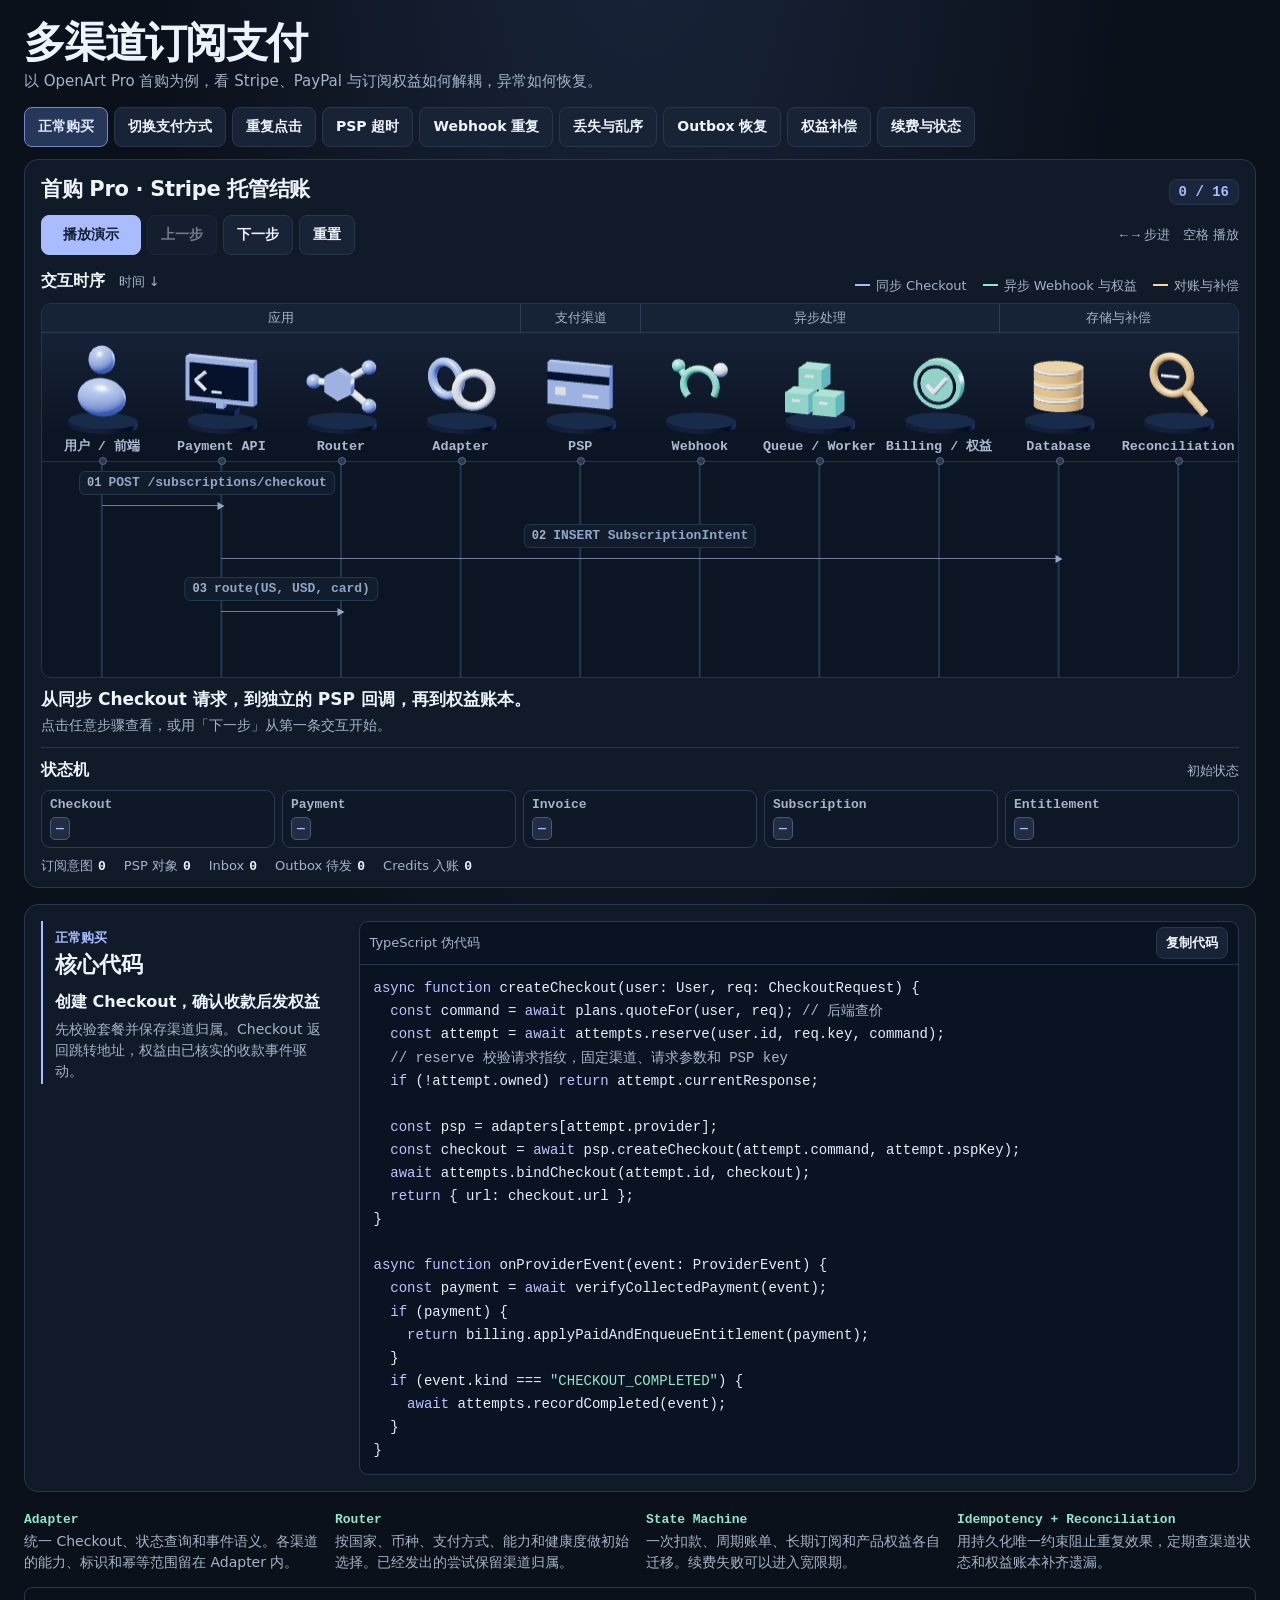
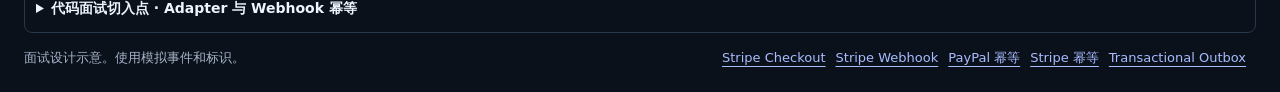
==== commit 803bc751: "Expand the sequence view and add scenario TypeScript examples" ====
--- a/public/index.html
+++ b/public/index.html
@@ -41,6 +41,18 @@
 <div class="metrics" id="metrics" aria-label="持久化计数"></div>
 </section>
 </section>
+<section class="implementation" aria-labelledby="implementationTitle">
+<div class="implementation-notes">
+<p id="codeScenario" class="code-scenario"></p>
+<h2 id="implementationTitle">核心代码</h2>
+<h3 id="codeTitle"></h3>
+<p id="codePoint"></p>
+</div>
+<div class="implementation-editor">
+<div class="editor-bar"><span>TypeScript 伪代码</span><button id="copyCode" type="button" hidden>复制代码</button></div>
+<pre id="codeScroll" tabindex="0" aria-label="当前场景的 TypeScript 伪代码"><code id="scenarioCode"></code></pre>
+</div>
+</section>
 <section class="principles">
 <article><h2>Adapter</h2><p>统一 Checkout、状态查询和事件语义。各渠道的能力、标识和幂等范围留在 Adapter 内。</p></article>
 <article><h2>Router</h2><p>按国家、币种、支付方式、能力和健康度做初始选择。已经发出的尝试保留渠道归属。</p></article>
@@ -48,21 +60,12 @@
 <article><h2>Idempotency + Reconciliation</h2><p>用持久化唯一约束阻止重复效果，定期查渠道状态和权益账本补齐遗漏。</p></article>
 </section>
 <details class="interview">
-<summary>面试时怎么讲 · 约 2 分钟</summary>
-<div class="talk">
-<p>如果设计一套多渠道订阅支付，我会先定义统一 Payment API 和 PaymentProvider 接口。用户提交套餐后，服务端校验身份和价格，创建本地订阅意图。Router 按国家、币种、支付方式和渠道能力选择 PSP，再由对应 Adapter 创建托管 Checkout 并保存映射。</p>
-<p>创建 Checkout 的同步请求返回跳转地址。Webhook 走独立入口，验签后写入 Inbox，Worker 将不同渠道的消息转成统一事件。确认实际收款后，Billing 更新 Payment、Invoice 和 Subscription，权益服务按发票与类型幂等发放 Credits。</p>
-<p>异常里我重点看三件事。第一，同一业务请求靠业务幂等键、数据库唯一约束和渠道幂等防重复创建。第二，渠道超时代表结果未知，应固定原渠道，用原 key 重试或查询，确认旧操作终态后再决定是否换渠道。第三，Webhook 可能重复、丢失或乱序，所以我要有 Inbox、合法状态迁移和对账。</p>
-<p>如果支付状态已经提交但权益任务没发出去，我把状态更新和 Outbox 放在同一个数据库事务，由 Relay 重试投递。消息可能重复，消费端继续凭账本唯一约束保证一次业务效果。最后对账比较 PSP、发票和已发权益，补齐长期卡住的任务。</p>
-</div>
-</details>
-<details class="interview">
 <summary>代码面试切入点 · Adapter 与 Webhook 幂等</summary>
 <div class="talk"><p>定义 <code>PaymentProvider.createCheckout(command, key)</code>、<code>retrieve(ref)</code> 和事件转换接口。用两个假的 Adapter 验证同一用例能够切换渠道，并测试超时映射为 <code>UNKNOWN</code>。</p><p>给 Webhook Inbox 加渠道事件唯一键，给权益账本加业务唯一键。测试同事件重复、不同事件指向同一发票、提交后重投，以及同一业务 key 更改参数时应拒绝。</p></div>
 </details>
 <footer>
 <p>面试设计示意。使用模拟事件和标识。</p>
-<div><a href="https://docs.stripe.com/checkout/fulfillment">Stripe Checkout</a><a href="https://docs.stripe.com/webhooks">Stripe Webhook</a><a href="https://developer.paypal.com/api/rest/reference/idempotency/">PayPal 幂等</a></div>
+<div><a href="https://docs.stripe.com/checkout/fulfillment">Stripe Checkout</a><a href="https://docs.stripe.com/webhooks">Stripe Webhook</a><a href="https://developer.paypal.com/api/rest/reference/idempotency/">PayPal 幂等</a><a href="https://docs.stripe.com/api/idempotent_requests">Stripe 幂等</a><a href="https://docs.aws.amazon.com/prescriptive-guidance/latest/cloud-design-patterns/transactional-outbox.html">Transactional Outbox</a></div>
 </footer>
 </main>
 <script type="module" src="./app.js"></script>
--- a/public/style.css
+++ b/public/style.css
@@ -35,12 +35,12 @@
 .paths li:nth-child(2) i {background:var(--green)}
 .paths li:nth-child(3) i {background:var(--amber)}
 
-.diagram {--columns:10;border:1px solid #26354c;border-radius:10px;background:#0c1523;overflow:hidden}
+.diagram {--columns:10;--row-height:53px;--signal-y:40px;border:1px solid #26354c;border-radius:10px;background:#0c1523;overflow:hidden}
 .actor-groups,.actors,.flat-icons {display:grid;grid-template-columns:repeat(var(--columns),minmax(0,1fr))}
 .actor-groups {background:#162236;border-bottom:1px solid #2b3b53;text-align:center}
 .actor-groups span {padding:4px 3px;color:var(--muted);font-size:13px}
 .actor-groups span+span {border-left:1px solid #2e3d55}
-.scene {position:relative;height:clamp(65px,9vh,94px);margin:0;background:linear-gradient(180deg,#152136,#0c1523)}
+.scene {position:relative;height:clamp(92px,11.5vh,128px);margin:0;background:linear-gradient(180deg,#152136,#0c1523)}
 .scene canvas,.flat-icons {display:block;width:100%;height:100%}
 .flat-icons {display:grid;place-items:center}
 .flat-icon {width:38px;color:var(--blue)}
@@ -50,29 +50,29 @@
 .actor::after {position:absolute;bottom:-4px;left:calc(50% - 3px);z-index:2;width:6px;height:6px;border:1px solid #526786;border-radius:50%;background:#263852;content:""}
 .actor[data-active=true]::after {background:var(--blue);border-color:var(--blue)}
 
-.timeline {position:relative;min-height:172px;padding:3px 0 1px;border-top:1px solid #25344b;background-image:linear-gradient(90deg,transparent calc(50% - .5px),#26364f calc(50% - .5px),#26364f calc(50% + .5px),transparent calc(50% + .5px));background-size:calc(100% / var(--columns)) 100%}
+.timeline {position:relative;min-height:calc(4 * var(--row-height) + 4px);padding:3px 0 1px;border-top:1px solid #25344b;background-image:linear-gradient(90deg,transparent calc(50% - .5px),#26364f calc(50% - .5px),#26364f calc(50% + .5px),transparent calc(50% + .5px));background-size:calc(100% / var(--columns)) 100%}
 .sectionHead h3 small {margin-left:8px;font-size:13px;font-weight:500;color:var(--muted)}
-.sequence-row {position:relative;height:42px;--pulse:var(--blue)}
+.sequence-row {position:relative;height:var(--row-height);--pulse:var(--blue)}
 .sequence-row[data-tone=green] {--pulse:var(--green)}
 .sequence-row[data-tone=amber] {--pulse:var(--amber)}
 .sequence-row[data-tone=pink] {--pulse:var(--pink)}
 .sequence-row:not([data-active=true]) {--pulse:#8c9bb4}
 .sequence-row[data-preview=true] {--pulse:#92a5c5}
 .sequence-row[data-active=true] {background:#a8bcff0b}
-.operation {position:absolute;top:3px;left:clamp(165px,calc(var(--left) + var(--width) / 2),calc(100% - 165px));transform:translateX(-50%);display:flex;align-items:center;gap:7px;max-width:calc(100% - 18px);min-height:24px;line-height:1.15;padding:3px 7px;border:1px solid #263750;border-radius:6px;background:#111c2d;color:var(--pulse);white-space:nowrap}
+.operation {position:absolute;top:6px;left:clamp(165px,calc(var(--left) + var(--width) / 2),calc(100% - 165px));transform:translateX(-50%);display:flex;align-items:center;gap:7px;max-width:calc(100% - 18px);min-height:24px;line-height:1.15;padding:3px 7px;border:1px solid #263750;border-radius:6px;background:#111c2d;color:var(--pulse);white-space:nowrap}
 .operation:hover {background:#22304a}
 .operation code {font-size:13px;overflow:hidden;text-overflow:ellipsis}
 .message-provider {font-size:12px;font-weight:720;color:var(--blue)}
 .ordinal {font:650 12px var(--mono);color:var(--muted)}
 .sequence-row[data-active=true] .operation {color:var(--text);border-color:color-mix(in srgb,var(--pulse) 56%,#25354f)}
 .sequence-row[data-active=true] .ordinal {color:var(--pulse)}
-.message-line {position:absolute;top:32px;left:var(--left);width:var(--width);border-top:1px solid var(--pulse);opacity:.72}
+.message-line {position:absolute;top:var(--signal-y);left:var(--left);width:var(--width);border-top:1px solid var(--pulse);opacity:.72}
 .sequence-row[data-active=true] .message-line {border-width:2px;opacity:1}
 .sequence-row[data-lost=true] .message-line {border-top-style:dashed}
-.terminus {position:absolute;top:29px;left:var(--end);transform:translateX(-50%);border-block:4px solid transparent;border-left:7px solid var(--pulse)}
+.terminus {position:absolute;top:calc(var(--signal-y) - 3px);left:var(--end);transform:translateX(-50%);border-block:4px solid transparent;border-left:7px solid var(--pulse)}
 .sequence-row[data-direction=left] .terminus {transform:translateX(-50%) rotate(180deg)}
-.sequence-row[data-lost=true] .terminus {top:23px;border:0;color:var(--pulse);transform:translateX(-50%);font:700 19px var(--mono)}
-.message-dot {position:absolute;z-index:3;top:28px;left:var(--start);transform:translateX(-50%);width:9px;height:9px;border-radius:50%;border:1px solid #f2f5ff;background:var(--pulse);box-shadow:0 0 8px var(--pulse);pointer-events:none}
+.sequence-row[data-lost=true] .terminus {top:calc(var(--signal-y) - 9px);border:0;color:var(--pulse);transform:translateX(-50%);font:700 19px var(--mono)}
+.message-dot {position:absolute;z-index:3;top:calc(var(--signal-y) - 4px);left:var(--start);transform:translateX(-50%);width:9px;height:9px;border-radius:50%;border:1px solid #f2f5ff;background:var(--pulse);box-shadow:0 0 8px var(--pulse);pointer-events:none}
 .event {padding:9px 0 11px;min-height:65px}
 .event strong {display:block;font-size:17px}
 .event p {font-size:14px;color:var(--muted);margin-top:2px;max-width:105ch;overflow-wrap:anywhere}
@@ -98,6 +98,22 @@
 @keyframes metric-in {from{transform:translateY(-4px)}}
 @media(prefers-reduced-motion:reduce) {.state-node,.metric b {animation:none!important}}
 
+.implementation {display:grid;grid-template-columns:minmax(175px,1fr) minmax(0,3fr);gap:24px;align-items:start;margin:16px 0 20px;padding:16px;border:1px solid var(--line);border-radius:14px;background:var(--panel)}
+.implementation-notes {border-left:2px solid var(--blue);padding:2px 0 2px 12px}
+.implementation-notes .code-scenario {color:var(--blue);font-size:13px;font-weight:700}
+.implementation-notes h2 {font-size:22px;line-height:1.25;margin:3px 0 12px}
+.implementation-notes h3 {font-size:16px}
+.implementation-notes p {font-size:14px;color:var(--muted);margin-top:5px}
+.implementation-editor {min-width:0;border:1px solid var(--line);border-radius:9px;background:#0a1321}
+.editor-bar {display:flex;align-items:center;justify-content:space-between;gap:8px;min-height:43px;padding:4px 10px;border-bottom:1px solid var(--line);color:var(--muted);font-size:13px}
+.editor-bar button {min-height:32px;padding:4px 9px;font-size:13px}
+.implementation-editor pre {margin:0;padding:12px 14px;overflow:auto;color:#e6eefb;font:14px/1.65 var(--mono);tab-size:2}
+.implementation-editor pre:focus-visible {outline:2px solid var(--blue);outline-offset:-2px}
+.ts-keyword {color:#bec4ff}
+.ts-comment {color:#a9b7cb}
+.ts-string {color:var(--green)}
+.ts-number {color:var(--amber)}
+
 .principles {display:grid;grid-template-columns:repeat(4,minmax(0,1fr));gap:12px;margin:14px 0}
 .principles h2 {margin:0 0 4px;font:750 13px var(--mono);color:var(--green);overflow-wrap:anywhere}
 .principles p {font-size:14px}
@@ -120,14 +136,15 @@
   .controls button {min-height:44px;padding-inline:9px}
   .shortcuts {display:none}
   .actor {font-size:14px}
-  .timeline {min-height:62px}
-  .sequence-row {height:58px}
+  .diagram {--row-height:66px;--signal-y:54px}
+  .timeline {min-height:calc(var(--row-height) + 4px)}
   .operation {left:50%;min-height:26px;white-space:normal;text-align:left;width:max-content}
   .operation code {overflow-wrap:anywhere}
-  .message-line {top:48px}
-  .terminus {top:45px}
-  .sequence-row[data-lost=true] .terminus {top:39px}
-  .message-dot {top:44px}
   .event {min-height:0}
   .status,.principles {grid-template-columns:repeat(2,minmax(0,1fr))}
 }
+
+@media(max-width:680px) {
+  .implementation {grid-template-columns:1fr;gap:12px;padding:10px}
+  .implementation-notes h2 {margin-bottom:6px}
+}
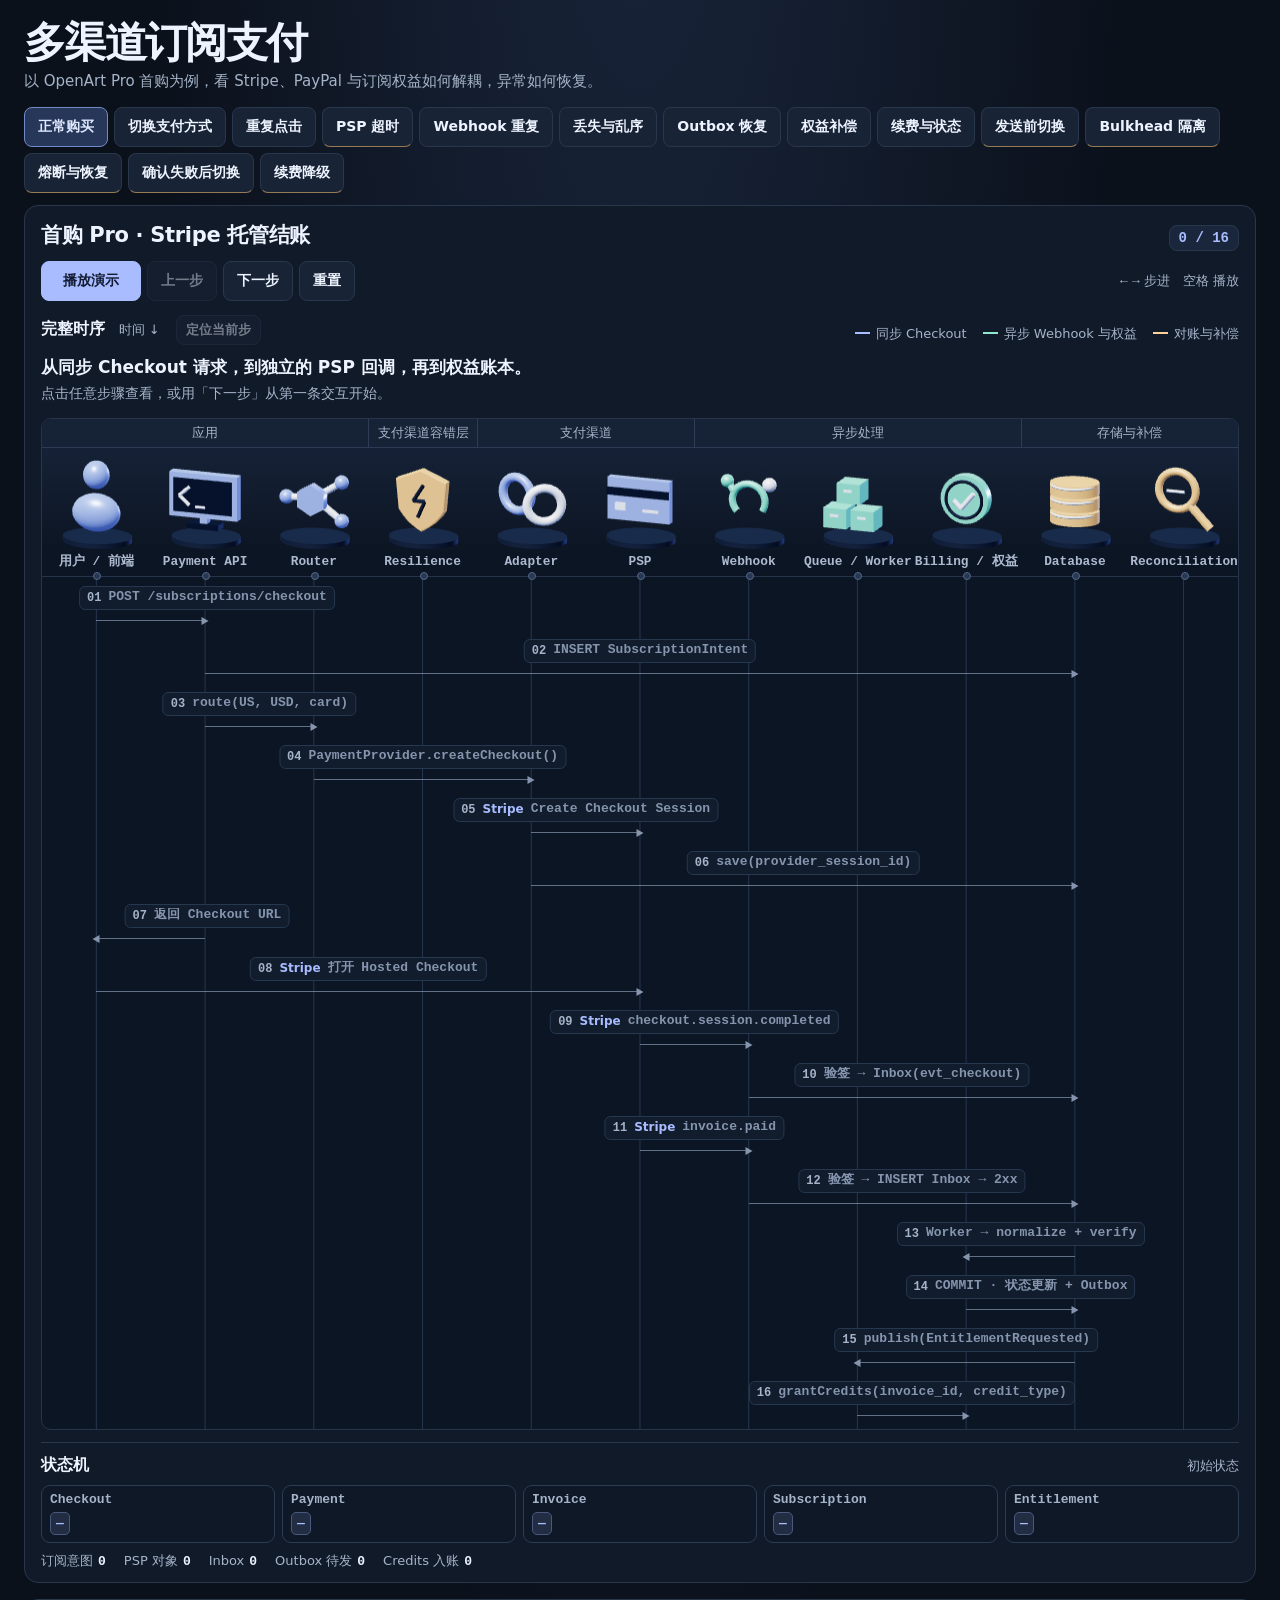
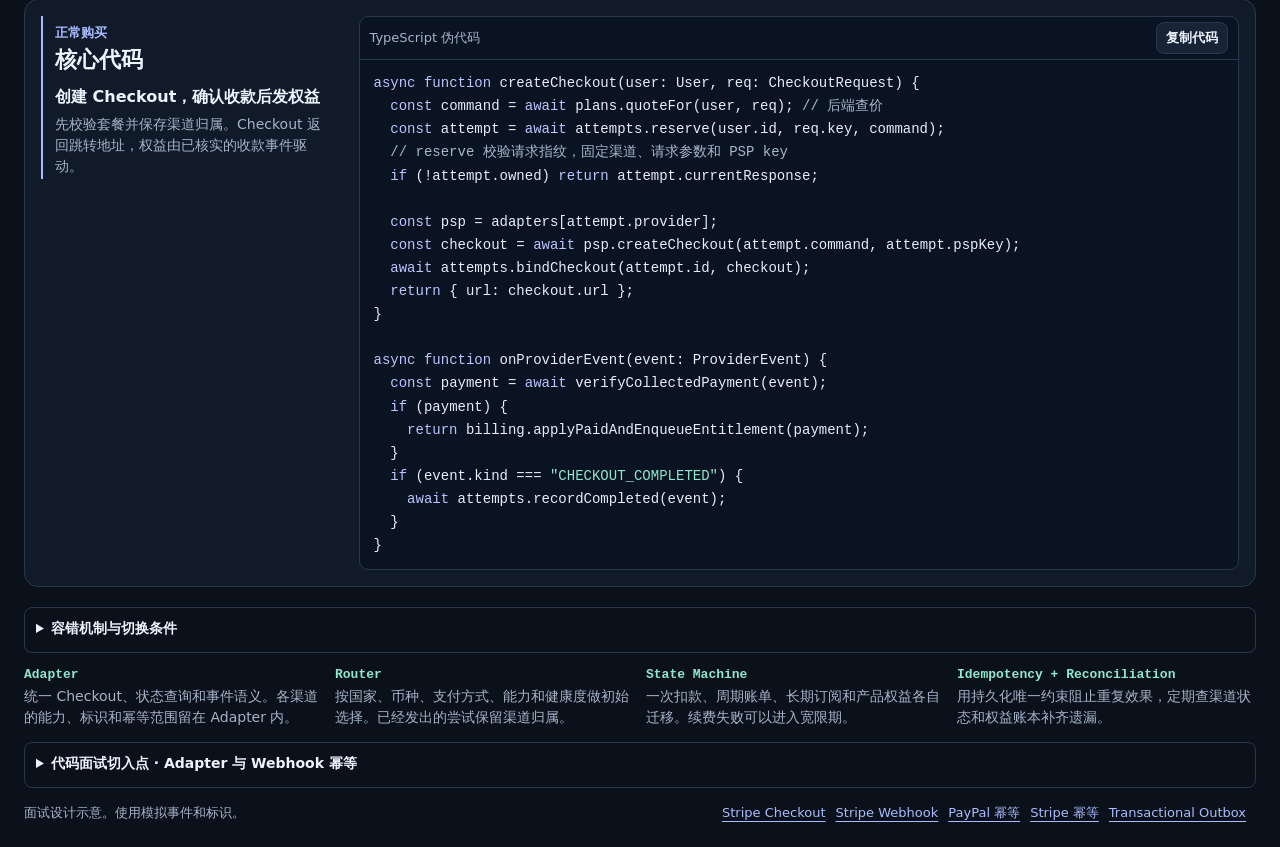
==== commit 14da46c3: "Show complete payment sequences and add PSP resilience scenarios" ====
--- a/public/index.html
+++ b/public/index.html
@@ -24,16 +24,30 @@
 <button class="primary" id="play">播放演示</button><button id="previous">上一步</button><button id="next">下一步</button><button id="reset">重置</button>
 <span class="shortcuts"><kbd>←</kbd> <kbd>→</kbd> 步进　<kbd>空格</kbd> 播放</span>
 </div>
+<section id="channelPanel" class="channel-panel" aria-labelledby="channelHeading" hidden>
+<div class="sectionHead"><h3 id="channelHeading">支付渠道容错层 <small>Payment Resilience Layer</small></h3><p>模拟渠道状态</p></div>
+<div class="channels">
+<section class="channel" id="stripeChannel" aria-label="Stripe Adapter">
+<div><h4>Stripe Adapter</h4><span class="breaker"></span><span class="health"></span></div>
+<div class="capacity"><label for="stripeSlots">并发槽位 <b class="utilization"></b></label><meter id="stripeSlots" min="0"></meter></div>
+</section>
+<section class="channel" id="paypalChannel" aria-label="PayPal Adapter">
+<div><h4>PayPal Adapter</h4><span class="breaker"></span><span class="health"></span></div>
+<div class="capacity"><label for="paypalSlots">并发槽位 <b class="utilization"></b></label><meter id="paypalSlots" min="0"></meter></div>
+</section>
+</div>
+<div class="channel-stats"><span>Stripe 最近 60 秒故障 <b id="healthWindow"></b></span><span>冷却 <b id="healthCooldown"></b></span><span>安全探测 <b id="healthProbes"></b></span></div>
+</section>
 <section class="sequence" aria-labelledby="sequenceTitle">
-<div class="sectionHead"><h3 id="sequenceTitle">交互时序 <small>时间 ↓</small></h3>
+<div class="sectionHead"><h3 id="sequenceTitle">完整时序 <small>时间 ↓</small></h3><button class="jump-step" id="jumpToStep" type="button" disabled>定位当前步</button>
 <ul class="paths" aria-label="路径图例"><li><i></i>同步 Checkout</li><li><i></i>异步 Webhook 与权益</li><li><i></i>对账与补偿</li></ul></div>
+<div class="event" aria-live="polite"><strong id="result"></strong><p id="caption"></p></div>
 <div class="diagram">
 <div id="actorGroups" class="actor-groups" aria-hidden="true"></div>
 <figure class="scene" id="scene" aria-label="支付系统组件的 3D 图标"></figure>
 <div id="actors" class="actors" role="list" aria-label="时序参与者"></div>
 <div id="timeline" class="timeline" aria-label="按时间从上到下排列的调用"></div>
 </div>
-<div class="event" aria-live="polite"><strong id="result"></strong><p id="caption"></p></div>
 </section>
 <section class="machine" aria-labelledby="machineTitle">
 <div class="sectionHead"><h3 id="machineTitle">状态机</h3><p id="stateNote"></p></div>
@@ -53,6 +67,20 @@
 <pre id="codeScroll" tabindex="0" aria-label="当前场景的 TypeScript 伪代码"><code id="scenarioCode"></code></pre>
 </div>
 </section>
+<details class="interview resilience-guide">
+<summary>容错机制与切换条件</summary>
+<div class="talk resilience-guide-body">
+<dl>
+<div><dt>Timeout</dt><dd>限制本地等待时间。请求已发出且结果不确定时，将尝试标为 UNKNOWN 并查原 PSP。</dd></div>
+<div><dt>Circuit Breaker</dt><dd>渠道故障率过高时快速拒绝新请求。示例为 60 秒内至少 20 次且故障率达到 50%，冷却 30 秒后最多放行 3 个安全探测。</dd></div>
+<div><dt>Bulkhead 与限流</dt><dd>分别隔离 Stripe 和 PayPal 的并发槽位及连接池，再用限流控制单位时间内的请求量。</dd></div>
+<div><dt>Fallback</dt><dd>发送前可选兼容备用渠道。发送后先核对原尝试。只有确认无有效交易且业务策略允许，才建立新尝试。</dd></div>
+</dl>
+<p class="operations">多实例 Node.js 部署按 PSP、商户账户和操作聚合指标，共享或协调熔断状态及探测租约。连接池与并发槽位可在实例内隔离，需全局硬上限时再加分布式配额。追踪 PSP、Attempt 和账期，保持配置可版本化。</p>
+<p class="operations">已有订阅的 PSP 迁移单独规划授权、支付凭证、订阅映射和账期切换，核对旧渠道未决扣款后再启用新续费。</p>
+<p><a href="https://learn.microsoft.com/en-us/azure/architecture/patterns/circuit-breaker">Circuit Breaker</a><a href="https://learn.microsoft.com/en-us/azure/architecture/patterns/bulkhead">Bulkhead</a><a href="https://stripe.com/guides/five-steps-to-accelerate-your-data-migration-to-stripe">Stripe 数据迁移</a></p>
+</div>
+</details>
 <section class="principles">
 <article><h2>Adapter</h2><p>统一 Checkout、状态查询和事件语义。各渠道的能力、标识和幂等范围留在 Adapter 内。</p></article>
 <article><h2>Router</h2><p>按国家、币种、支付方式、能力和健康度做初始选择。已经发出的尝试保留渠道归属。</p></article>
--- a/public/style.css
+++ b/public/style.css
@@ -45,19 +45,20 @@
 .flat-icons {display:grid;place-items:center}
 .flat-icon {width:38px;color:var(--blue)}
 .flat-icon svg {display:block;width:100%}
-.actor {position:relative;text-align:center;padding:3px 1px 6px;color:#adbad0;font:650 clamp(11px,1.05vw,14px)/1.2 var(--mono);white-space:nowrap}
+.actor {position:relative;text-align:center;padding:3px 1px 6px;color:#adbad0;font:650 clamp(11px,1vw,13px)/1.2 var(--mono);white-space:nowrap}
 .actor[data-active=true] {color:var(--text)}
 .actor::after {position:absolute;bottom:-4px;left:calc(50% - 3px);z-index:2;width:6px;height:6px;border:1px solid #526786;border-radius:50%;background:#263852;content:""}
 .actor[data-active=true]::after {background:var(--blue);border-color:var(--blue)}
 
-.timeline {position:relative;min-height:calc(4 * var(--row-height) + 4px);padding:3px 0 1px;border-top:1px solid #25344b;background-image:linear-gradient(90deg,transparent calc(50% - .5px),#26364f calc(50% - .5px),#26364f calc(50% + .5px),transparent calc(50% + .5px));background-size:calc(100% / var(--columns)) 100%}
+.timeline {position:relative;padding:3px 0 1px;border-top:1px solid #25344b;background-image:linear-gradient(90deg,transparent calc(50% - .5px),#26364f calc(50% - .5px),#26364f calc(50% + .5px),transparent calc(50% + .5px));background-size:calc(100% / var(--columns)) 100%}
+.jump-step {min-height:30px;padding:3px 9px;font-size:13px;margin-right:auto}
 .sectionHead h3 small {margin-left:8px;font-size:13px;font-weight:500;color:var(--muted)}
 .sequence-row {position:relative;height:var(--row-height);--pulse:var(--blue)}
 .sequence-row[data-tone=green] {--pulse:var(--green)}
 .sequence-row[data-tone=amber] {--pulse:var(--amber)}
 .sequence-row[data-tone=pink] {--pulse:var(--pink)}
 .sequence-row:not([data-active=true]) {--pulse:#8c9bb4}
-.sequence-row[data-preview=true] {--pulse:#92a5c5}
+.sequence-row[data-preview=true] {--pulse:#8695ae}
 .sequence-row[data-active=true] {background:#a8bcff0b}
 .operation {position:absolute;top:6px;left:clamp(165px,calc(var(--left) + var(--width) / 2),calc(100% - 165px));transform:translateX(-50%);display:flex;align-items:center;gap:7px;max-width:calc(100% - 18px);min-height:24px;line-height:1.15;padding:3px 7px;border:1px solid #263750;border-radius:6px;background:#111c2d;color:var(--pulse);white-space:nowrap}
 .operation:hover {background:#22304a}
@@ -73,11 +74,11 @@
 .sequence-row[data-direction=left] .terminus {transform:translateX(-50%) rotate(180deg)}
 .sequence-row[data-lost=true] .terminus {top:calc(var(--signal-y) - 9px);border:0;color:var(--pulse);transform:translateX(-50%);font:700 19px var(--mono)}
 .message-dot {position:absolute;z-index:3;top:calc(var(--signal-y) - 4px);left:var(--start);transform:translateX(-50%);width:9px;height:9px;border-radius:50%;border:1px solid #f2f5ff;background:var(--pulse);box-shadow:0 0 8px var(--pulse);pointer-events:none}
-.event {padding:9px 0 11px;min-height:65px}
+.event {padding:2px 0 11px;min-height:65px}
 .event strong {display:block;font-size:17px}
 .event p {font-size:14px;color:var(--muted);margin-top:2px;max-width:105ch;overflow-wrap:anywhere}
 
-.machine {padding-top:10px;border-top:1px solid var(--line)}
+.machine {margin-top:12px;padding-top:10px;border-top:1px solid var(--line)}
 .status {display:grid;grid-template-columns:repeat(5,minmax(0,1fr));gap:7px}
 .state-card {border:1px solid #2c3c53;border-radius:9px;padding:6px 8px 7px;background:#0e1827;min-width:0}
 .state-card[data-changed=true] {border-color:#5a7196}
@@ -127,7 +128,7 @@
   .status {grid-template-columns:repeat(3,minmax(0,1fr))}
   .actor {font-size:11px}
 }
-@media(max-width:1050px) {
+@media(max-width:1140px) {
   main {width:calc(100% - 24px);padding-top:14px}
   .lab {padding:10px}
   .labHead h2 {font-size:18px}
@@ -136,8 +137,10 @@
   .controls button {min-height:44px;padding-inline:9px}
   .shortcuts {display:none}
   .actor {font-size:14px}
-  .diagram {--row-height:66px;--signal-y:54px}
-  .timeline {min-height:calc(var(--row-height) + 4px)}
+  .diagram {--row-height:86px;--signal-y:52px}
+  .timeline {background-image:none}
+  .message-endpoints {position:absolute;inset:auto 8px 5px;display:grid;grid-template-columns:36% 36%;justify-content:space-between;text-align:center;align-items:end;color:var(--muted);font-size:12px}
+  .sequence-row[data-active=true] .message-endpoints {color:var(--text)}
   .operation {left:50%;min-height:26px;white-space:normal;text-align:left;width:max-content}
   .operation code {overflow-wrap:anywhere}
   .event {min-height:0}
@@ -148,3 +151,28 @@
   .implementation {grid-template-columns:1fr;gap:12px;padding:10px}
   .implementation-notes h2 {margin-bottom:6px}
 }
+
+.resilience-choice {border-bottom-color:#967955}
+.channel-panel {margin:0 0 13px;padding:10px 12px;border:1px solid #4e432f;border-radius:10px;background:#1a202d}
+.channel-panel .sectionHead {margin-bottom:6px}
+.channels {display:grid;grid-template-columns:repeat(2,minmax(0,1fr));gap:8px}
+.channel {border:1px solid var(--line);border-radius:8px;background:#101a29;padding:7px 9px;min-width:0}
+.channel>div {display:flex;align-items:center;flex-wrap:wrap;gap:4px 8px}
+.channel h4 {font-size:14px;margin-right:auto}
+.breaker {font:700 12px var(--mono);color:var(--green)}
+.channel[data-breaker=OPEN] .breaker {color:var(--pink)}
+.channel[data-breaker=HALF-OPEN] .breaker {color:var(--amber)}
+.health {color:var(--muted);font-size:12px}
+.capacity label,.channel-stats {color:var(--muted);font-size:13px}
+.capacity {margin-top:4px}
+.capacity meter {width:min(110px,100%);height:12px;accent-color:var(--blue)}
+.capacity b,.channel-stats b {color:var(--text);font-family:var(--mono)}
+.channel-stats {display:flex;gap:4px 16px;flex-wrap:wrap;margin-top:7px}
+.resilience-guide-body dl {display:grid;grid-template-columns:1fr 1fr;gap:8px 16px;margin:0 0 8px}
+.resilience-guide-body dt {color:var(--text);font-weight:700}
+.resilience-guide-body dd {margin:0}
+.operations {margin:8px 0}
+@media(max-width:550px) {
+  .resilience-guide-body dl {grid-template-columns:1fr}
+  .channel-panel .sectionHead h3 small {display:block;margin:0}
+}
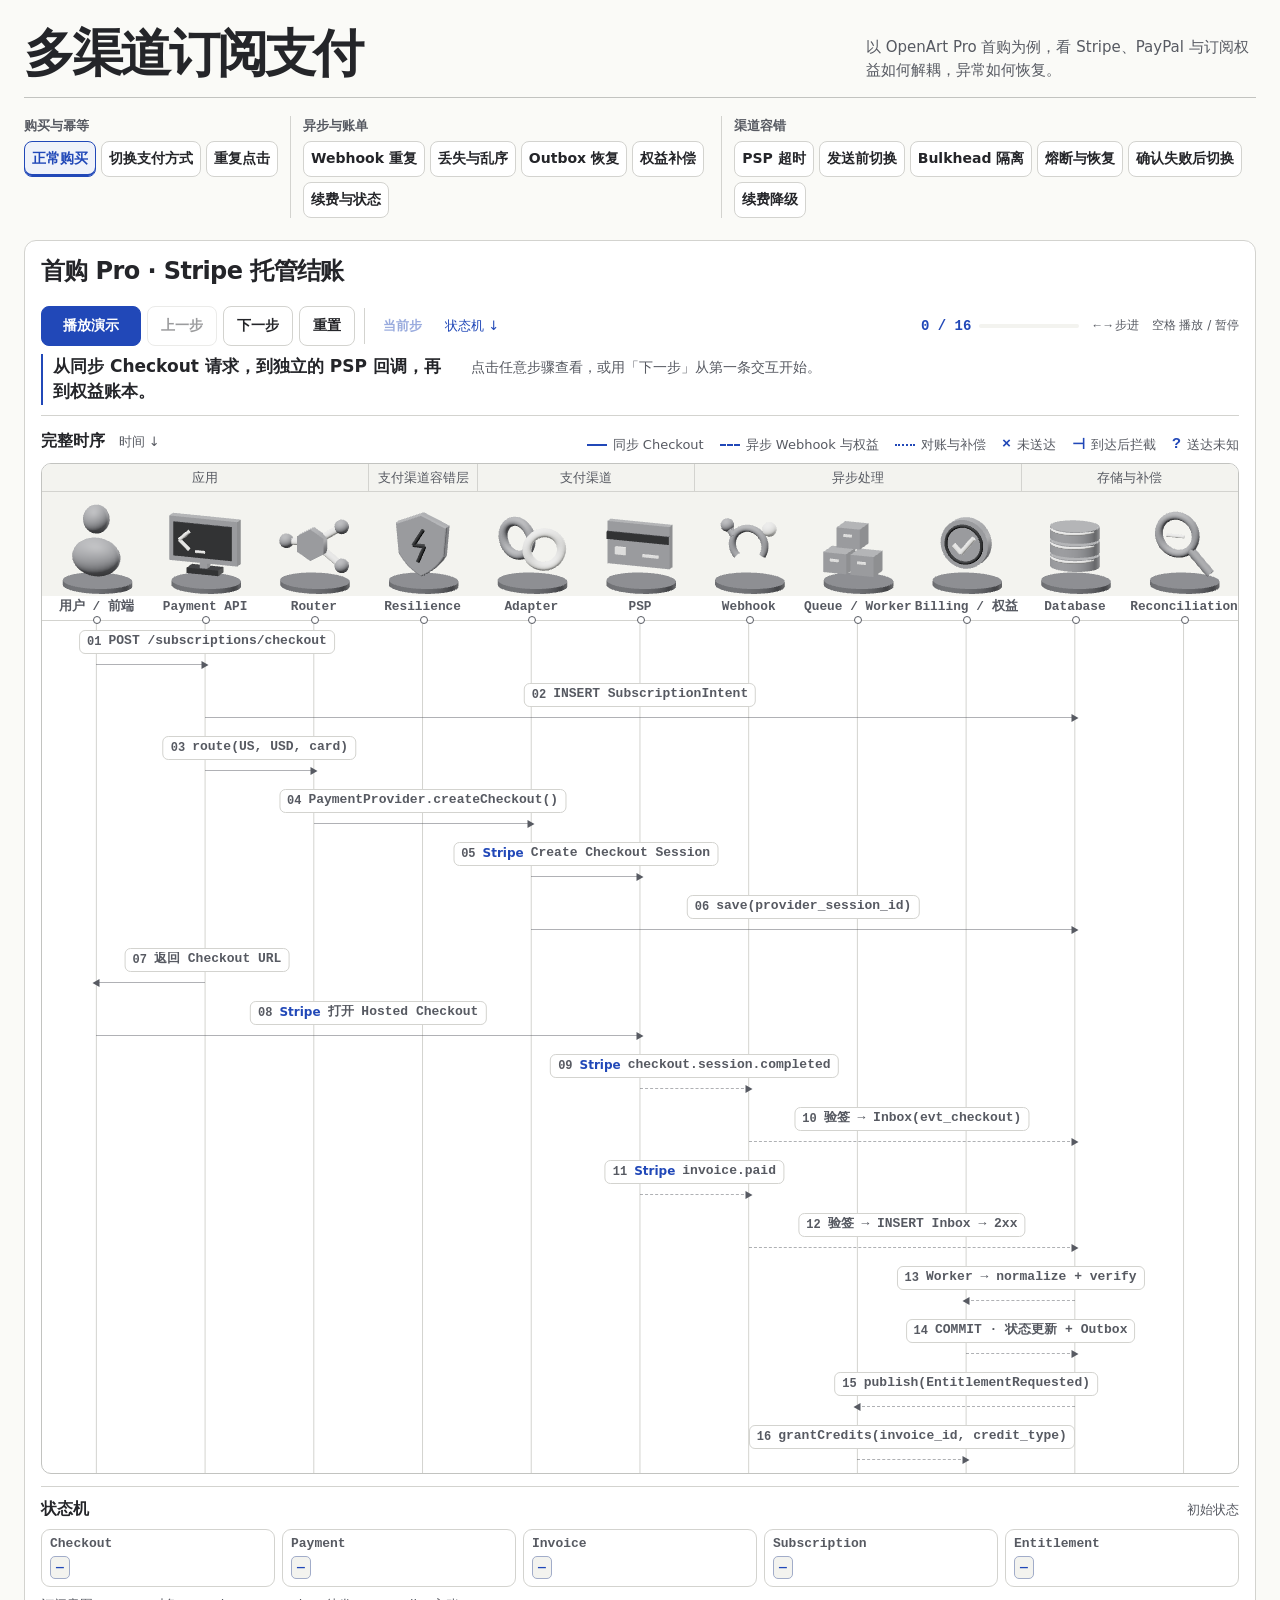
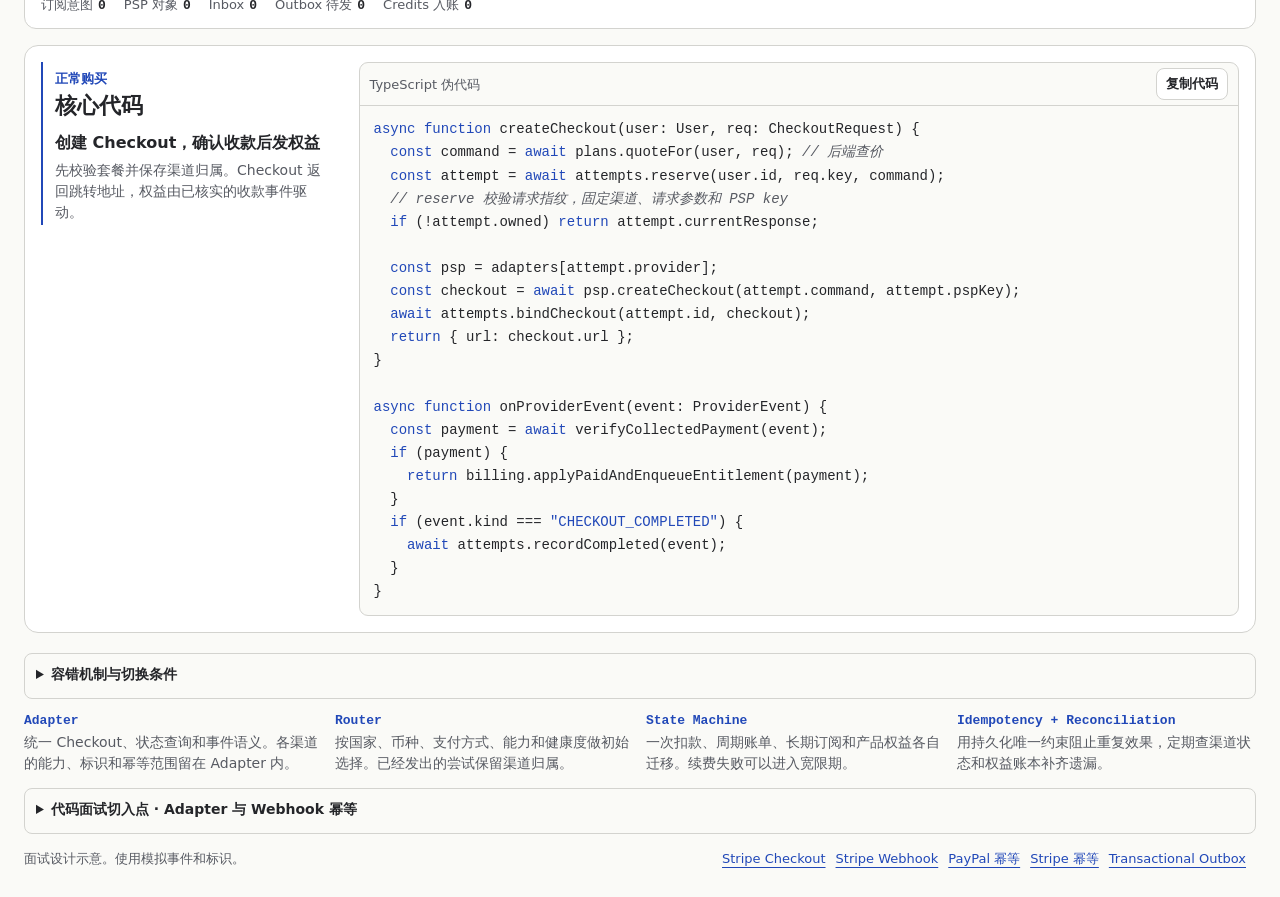
==== commit 7a490829: "Polish the demo console and fix payment trace inconsistencies" ====
--- a/public/index.html
+++ b/public/index.html
@@ -10,19 +10,26 @@
 </head>
 <body>
 <main>
-<header>
+<header class="masthead">
 <h1>多渠道订阅支付</h1>
 <p class="intro">以 OpenArt Pro 首购为例，看 Stripe、PayPal 与订阅权益如何解耦，异常如何恢复。</p>
 </header>
-<div class="scenarios" id="scenarios" role="group" aria-label="演示场景"></div>
+<nav class="scenarios" id="scenarios" aria-label="演示场景"></nav>
 <section class="lab" aria-labelledby="scenarioTitle">
 <div class="labHead">
-<div><h2 id="scenarioTitle"></h2><p id="scenarioSummary"></p></div>
-<span id="progress"></span>
+<h2 id="scenarioTitle"></h2>
 </div>
-<div class="controls" aria-label="演示控制">
+<div class="walkthrough">
+<div class="controls" role="group" aria-label="演示控制">
 <button class="primary" id="play">播放演示</button><button id="previous">上一步</button><button id="next">下一步</button><button id="reset">重置</button>
-<span class="shortcuts"><kbd>←</kbd> <kbd>→</kbd> 步进　<kbd>空格</kbd> 播放</span>
+<div class="trace-links">
+<button class="jump-step" id="jumpToStep" type="button" disabled>当前步</button>
+<a class="trace-link" href="#machineTitle">状态机 ↓</a>
+</div>
+<div class="run-progress"><span id="progress"></span><progress id="stepMeter" aria-label="演示进度"></progress></div>
+<span class="shortcuts"><kbd>←</kbd> <kbd>→</kbd> 步进　<kbd>空格</kbd> 播放 / 暂停</span>
+</div>
+<div class="event" aria-live="polite"><strong id="result"></strong><p id="caption"></p></div>
 </div>
 <section id="channelPanel" class="channel-panel" aria-labelledby="channelHeading" hidden>
 <div class="sectionHead"><h3 id="channelHeading">支付渠道容错层 <small>Payment Resilience Layer</small></h3><p>模拟渠道状态</p></div>
@@ -39,9 +46,8 @@
 <div class="channel-stats"><span>Stripe 最近 60 秒故障 <b id="healthWindow"></b></span><span>冷却 <b id="healthCooldown"></b></span><span>安全探测 <b id="healthProbes"></b></span></div>
 </section>
 <section class="sequence" aria-labelledby="sequenceTitle">
-<div class="sectionHead"><h3 id="sequenceTitle">完整时序 <small>时间 ↓</small></h3><button class="jump-step" id="jumpToStep" type="button" disabled>定位当前步</button>
-<ul class="paths" aria-label="路径图例"><li><i></i>同步 Checkout</li><li><i></i>异步 Webhook 与权益</li><li><i></i>对账与补偿</li></ul></div>
-<div class="event" aria-live="polite"><strong id="result"></strong><p id="caption"></p></div>
+<div class="sectionHead"><h3 id="sequenceTitle">完整时序 <small>时间 ↓</small></h3>
+<ul class="paths" aria-label="路径图例"><li><i></i>同步 Checkout</li><li><i></i>异步 Webhook 与权益</li><li><i></i>对账与补偿</li><li><b aria-hidden="true">×</b> 未送达</li><li><b aria-hidden="true">⊣</b> 到达后拦截</li><li><b aria-hidden="true">?</b> 送达未知</li></ul></div>
 <div class="diagram">
 <div id="actorGroups" class="actor-groups" aria-hidden="true"></div>
 <figure class="scene" id="scene" aria-label="支付系统组件的 3D 图标"></figure>
@@ -50,7 +56,7 @@
 </div>
 </section>
 <section class="machine" aria-labelledby="machineTitle">
-<div class="sectionHead"><h3 id="machineTitle">状态机</h3><p id="stateNote"></p></div>
+<div class="sectionHead"><h3 id="machineTitle" tabindex="-1">状态机</h3><p id="stateNote"></p></div>
 <div class="status" id="status" aria-label="业务状态迁移"></div>
 <div class="metrics" id="metrics" aria-label="持久化计数"></div>
 </section>
--- a/public/style.css
+++ b/public/style.css
@@ -1,129 +1,155 @@
 :root {
-  color-scheme:dark; --bg:#0b111b; --panel:#111a29; --line:#29374c; --text:#eef4ff;
-  --muted:#a5b4c9; --blue:#a8bcff; --green:#8fe7cc; --amber:#ffd09a; --pink:#ffa5b5;
+  color-scheme:light;
+  --paper:#fafaf7;
+  --panel:#fff;
+  --surface:#f3f3ef;
+  --line:#d3d3cf;
+  --rule:#c2c3c0;
+  --text:#242529;
+  --muted:#575a62;
+  --ink:#2148b8;
+  --ink-wash:color-mix(in srgb,var(--ink) 7%,var(--panel));
+  --ink-rule:color-mix(in srgb,var(--ink) 46%,var(--panel));
   --mono:ui-monospace,SFMono-Regular,Consolas,monospace;
 }
 * {box-sizing:border-box}
-body {margin:0;background:radial-gradient(ellipse at 50% -20%,#1a263d 0%,transparent 55%),var(--bg);color:var(--text);font:15px/1.5 system-ui,sans-serif}
-main {width:min(1352px,calc(100% - 48px));margin:auto;padding:20px 0 24px}
-header {margin-bottom:14px}
+body {margin:0;background:var(--paper);color:var(--text);font:15px/1.5 system-ui,sans-serif}
+main {width:min(1376px,calc(100% - 64px));margin:auto;padding:26px 0 28px}
+.masthead {display:grid;grid-template-columns:minmax(0,1fr) minmax(240px,390px);align-items:end;gap:8px 24px;margin-bottom:18px;padding-bottom:16px;border-bottom:1px solid var(--rule)}
 h1,h2,h3,h4,p {margin:0}
-h1 {font-size:clamp(30px,4vw,42px);letter-spacing:-.04em;line-height:1.08}
+h1 {font-size:clamp(32px,4vw,54px);font-weight:790;letter-spacing:-.055em;line-height:1.08}
 .intro {margin-top:5px}
 .intro,footer,.principles p,.talk {color:var(--muted)}
-button {min-height:40px;padding:6px 13px;border:1px solid var(--line);border-radius:8px;color:var(--text);background:#182335;font:650 14px system-ui;cursor:pointer}
+button {min-height:40px;padding:6px 13px;border:1px solid var(--line);border-radius:8px;color:var(--text);background:var(--panel);font:650 14px system-ui;cursor:pointer}
 button:disabled {opacity:.45;cursor:default}
-button:hover:not(:disabled) {border-color:var(--blue)}
-button:focus-visible,summary:focus-visible,a:focus-visible {outline:2px solid var(--blue);outline-offset:2px}
-.scenarios,.controls {display:flex;flex-wrap:wrap;gap:6px}
-.scenarios {margin-bottom:12px}
-.scenarios button[aria-pressed=true] {border-color:#7489ca;color:#e1e8ff;background:#263759}
-.primary {color:#121b33;background:var(--blue);border-color:var(--blue);min-width:100px}
-.lab {border:1px solid var(--line);border-radius:14px;background:var(--panel);padding:14px 16px 12px}
-.labHead,.sectionHead {display:flex;justify-content:space-between;align-items:baseline;gap:8px 16px;flex-wrap:wrap}
-.labHead h2 {font-size:21px;letter-spacing:-.015em}
-#progress {white-space:nowrap;color:var(--blue);font:700 14px var(--mono);border:1px solid var(--line);background:#1a263b;padding:4px 9px;border-radius:8px}
-.controls {margin:10px 0 14px;align-items:center}
-.shortcuts {margin-left:auto;color:var(--muted);font-size:13px}
+.trace-link:hover,button:hover:not(:disabled) {border-color:var(--ink)}
+button:focus-visible,summary:focus-visible,a:focus-visible {outline:2px solid var(--ink);outline-offset:2px}
+.scenarios {display:grid;grid-template-columns:max-content minmax(0,1fr) minmax(0,1.24fr);gap:0;margin-bottom:22px}
+.scenario-group {min-width:0;padding:0 12px}
+.scenario-group:first-child {padding-left:0}
+.scenario-group+.scenario-group {border-left:1px solid var(--line)}
+.scenario-label {display:block;margin-bottom:5px;color:var(--muted);font-size:13px;font-weight:700}
+.scenario-options,.controls,.trace-links {display:flex;flex-wrap:wrap;gap:5px}
+.scenario-options button {min-height:36px;padding:5px 7px;white-space:nowrap}
+.scenario-options button[aria-pressed=true] {border-color:var(--ink);color:var(--ink);background:var(--ink-wash);box-shadow:inset 0 -2px var(--ink)}
+.primary {color:var(--panel);background:var(--ink);border-color:var(--ink);min-width:100px}
+.lab {border:1px solid var(--line);border-radius:12px;background:var(--panel);padding:0 16px 14px}
+.labHead,.sectionHead {display:flex;justify-content:space-between;align-items:baseline;gap:6px 16px;flex-wrap:wrap}
+.labHead {padding:12px 0 9px}
+.labHead h2 {font-size:24px;letter-spacing:-.025em}
+.walkthrough {position:sticky;top:0;z-index:10;background:var(--panel);padding-top:8px;border-bottom:1px solid var(--line);margin-bottom:13px}
+.controls {align-items:center;gap:6px}
+.trace-links {align-items:center;padding-left:9px;border-left:1px solid var(--line);margin-left:3px}
+.trace-link,.jump-step {display:inline-flex;align-items:center;justify-content:center;min-height:36px;padding:4px 8px;font-size:13px;text-decoration:none;color:var(--ink);background:none;border:1px solid transparent;border-radius:6px}
+.run-progress {display:grid;grid-template-columns:auto minmax(40px,100px);align-items:center;gap:8px;margin-left:auto}
+#progress {white-space:nowrap;color:var(--ink);font:700 14px var(--mono)}
+#stepMeter {appearance:none;width:100%;height:4px;border:0;border-radius:4px;overflow:hidden;background:var(--surface);color:var(--ink)}
+#stepMeter::-webkit-progress-bar {background:var(--surface)}
+#stepMeter::-webkit-progress-value {background:var(--ink)}
+#stepMeter::-moz-progress-bar {background:var(--ink)}
+.shortcuts {color:var(--muted);font-size:12px;margin-left:8px}
 kbd,code {font-family:var(--mono)}
 .sectionHead {margin-bottom:8px}
 .sectionHead h3 {font-size:16px;font-weight:720}
 .sectionHead p {font-size:13px;color:var(--muted)}
 .paths {display:flex;flex-wrap:wrap;gap:4px 16px;padding:0;margin:0;list-style:none;color:var(--muted);font-size:13px}
 .paths li {display:flex;align-items:center;gap:6px}
-.paths i {width:15px;height:2px;background:var(--blue)}
-.paths li:nth-child(2) i {background:var(--green)}
-.paths li:nth-child(3) i {background:var(--amber)}
-
-.diagram {--columns:10;--row-height:53px;--signal-y:40px;border:1px solid #26354c;border-radius:10px;background:#0c1523;overflow:hidden}
+.paths li b {font:700 15px var(--mono);color:var(--ink)}
+.paths i {width:20px;height:0;border-top:2px solid var(--ink)}
+.paths li:nth-child(2) i {border-top-style:dashed}
+.paths li:nth-child(3) i {border-top-style:dotted}
+
+.diagram {--columns:10;--row-height:53px;--signal-y:40px;border:1px solid var(--rule);border-radius:10px;background:var(--panel);overflow:hidden}
 .actor-groups,.actors,.flat-icons {display:grid;grid-template-columns:repeat(var(--columns),minmax(0,1fr))}
-.actor-groups {background:#162236;border-bottom:1px solid #2b3b53;text-align:center}
+.actor-groups {background:var(--surface);border-bottom:1px solid var(--line);text-align:center}
 .actor-groups span {padding:4px 3px;color:var(--muted);font-size:13px}
-.actor-groups span+span {border-left:1px solid #2e3d55}
-.scene {position:relative;height:clamp(92px,11.5vh,128px);margin:0;background:linear-gradient(180deg,#152136,#0c1523)}
+.actor-groups span+span {border-left:1px solid var(--line)}
+.scene {position:relative;height:clamp(92px,11.5vh,128px);margin:0;background:var(--surface)}
 .scene canvas,.flat-icons {display:block;width:100%;height:100%}
 .flat-icons {display:grid;place-items:center}
-.flat-icon {width:38px;color:var(--blue)}
+.flat-icon {width:38px;color:var(--muted)}
+.flat-icon[data-active=true] {color:var(--ink)}
 .flat-icon svg {display:block;width:100%}
-.actor {position:relative;text-align:center;padding:3px 1px 6px;color:#adbad0;font:650 clamp(11px,1vw,13px)/1.2 var(--mono);white-space:nowrap}
+.actor {position:relative;text-align:center;padding:3px 1px 6px;color:var(--muted);font:650 clamp(11px,1vw,13px)/1.2 var(--mono);white-space:nowrap}
 .actor[data-active=true] {color:var(--text)}
-.actor::after {position:absolute;bottom:-4px;left:calc(50% - 3px);z-index:2;width:6px;height:6px;border:1px solid #526786;border-radius:50%;background:#263852;content:""}
-.actor[data-active=true]::after {background:var(--blue);border-color:var(--blue)}
-
-.timeline {position:relative;padding:3px 0 1px;border-top:1px solid #25344b;background-image:linear-gradient(90deg,transparent calc(50% - .5px),#26364f calc(50% - .5px),#26364f calc(50% + .5px),transparent calc(50% + .5px));background-size:calc(100% / var(--columns)) 100%}
-.jump-step {min-height:30px;padding:3px 9px;font-size:13px;margin-right:auto}
+.actor::after {position:absolute;bottom:-4px;left:calc(50% - 3px);z-index:2;width:6px;height:6px;border:1px solid var(--muted);border-radius:50%;background:var(--panel);content:""}
+.actor[data-active=true]::after {background:var(--ink);border-color:var(--ink)}
+
+.timeline {position:relative;padding:3px 0 1px;border-top:1px solid var(--line);background-image:linear-gradient(90deg,transparent calc(50% - .5px),var(--line) calc(50% - .5px),var(--line) calc(50% + .5px),transparent calc(50% + .5px));background-size:calc(100% / var(--columns)) 100%}
 .sectionHead h3 small {margin-left:8px;font-size:13px;font-weight:500;color:var(--muted)}
-.sequence-row {position:relative;height:var(--row-height);--pulse:var(--blue)}
-.sequence-row[data-tone=green] {--pulse:var(--green)}
-.sequence-row[data-tone=amber] {--pulse:var(--amber)}
-.sequence-row[data-tone=pink] {--pulse:var(--pink)}
-.sequence-row:not([data-active=true]) {--pulse:#8c9bb4}
-.sequence-row[data-preview=true] {--pulse:#8695ae}
-.sequence-row[data-active=true] {background:#a8bcff0b}
-.operation {position:absolute;top:6px;left:clamp(165px,calc(var(--left) + var(--width) / 2),calc(100% - 165px));transform:translateX(-50%);display:flex;align-items:center;gap:7px;max-width:calc(100% - 18px);min-height:24px;line-height:1.15;padding:3px 7px;border:1px solid #263750;border-radius:6px;background:#111c2d;color:var(--pulse);white-space:nowrap}
-.operation:hover {background:#22304a}
+.sequence-row {position:relative;height:var(--row-height);--pulse:var(--ink)}
+.sequence-row:not([data-active=true]) {--pulse:var(--muted)}
+.sequence-row[data-preview=true] .message-line {opacity:.47}
+.sequence-row[data-active=true] {background:var(--ink-wash);box-shadow:inset 3px 0 var(--ink)}
+.operation {position:absolute;top:6px;left:clamp(165px,calc(var(--left) + var(--width) / 2),calc(100% - 165px));transform:translateX(-50%);display:flex;align-items:center;gap:7px;max-width:calc(100% - 18px);min-height:24px;line-height:1.15;padding:3px 7px;border:1px solid var(--line);border-radius:6px;background:var(--panel);color:var(--pulse);white-space:nowrap}
+.operation:hover {background:var(--surface)}
 .operation code {font-size:13px;overflow:hidden;text-overflow:ellipsis}
-.message-provider {font-size:12px;font-weight:720;color:var(--blue)}
+.message-provider {font-size:12px;font-weight:720;color:var(--ink)}
 .ordinal {font:650 12px var(--mono);color:var(--muted)}
-.sequence-row[data-active=true] .operation {color:var(--text);border-color:color-mix(in srgb,var(--pulse) 56%,#25354f)}
+.sequence-row[data-active=true] .operation {color:var(--text);border-color:color-mix(in srgb,var(--pulse) 56%,var(--line))}
 .sequence-row[data-active=true] .ordinal {color:var(--pulse)}
 .message-line {position:absolute;top:var(--signal-y);left:var(--left);width:var(--width);border-top:1px solid var(--pulse);opacity:.72}
 .sequence-row[data-active=true] .message-line {border-width:2px;opacity:1}
+.sequence-row[data-channel=async] .message-line {border-top-style:dashed}
+.sequence-row[data-channel=reconcile] .message-line {border-top-style:dotted}
 .sequence-row[data-lost=true] .message-line {border-top-style:dashed}
 .terminus {position:absolute;top:calc(var(--signal-y) - 3px);left:var(--end);transform:translateX(-50%);border-block:4px solid transparent;border-left:7px solid var(--pulse)}
 .sequence-row[data-direction=left] .terminus {transform:translateX(-50%) rotate(180deg)}
-.sequence-row[data-lost=true] .terminus {top:calc(var(--signal-y) - 9px);border:0;color:var(--pulse);transform:translateX(-50%);font:700 19px var(--mono)}
-.message-dot {position:absolute;z-index:3;top:calc(var(--signal-y) - 4px);left:var(--start);transform:translateX(-50%);width:9px;height:9px;border-radius:50%;border:1px solid #f2f5ff;background:var(--pulse);box-shadow:0 0 8px var(--pulse);pointer-events:none}
-.event {padding:2px 0 11px;min-height:65px}
-.event strong {display:block;font-size:17px}
-.event p {font-size:14px;color:var(--muted);margin-top:2px;max-width:105ch;overflow-wrap:anywhere}
+.sequence-row[data-marked=true] .terminus {top:calc(var(--signal-y) - 9px);border:0;color:var(--pulse);transform:translateX(-50%);font:700 19px var(--mono)}
+.message-dot {position:absolute;z-index:3;top:calc(var(--signal-y) - 4px);left:var(--start);transform:translateX(-50%);width:9px;height:9px;border-radius:50%;border:1px solid var(--panel);background:var(--pulse);pointer-events:none}
+.event {min-height:68px;padding:8px 0 10px;display:grid;grid-template-columns:minmax(180px,.7fr) minmax(0,1.3fr);gap:8px 16px;align-items:baseline}
+.event strong {display:block;font-size:17px;padding-left:10px;border-left:2px solid var(--ink)}
+.event p {font-size:14px;color:var(--muted);max-width:78ch;overflow-wrap:anywhere}
+#machineTitle {scroll-margin-top:210px}
 
 .machine {margin-top:12px;padding-top:10px;border-top:1px solid var(--line)}
 .status {display:grid;grid-template-columns:repeat(5,minmax(0,1fr));gap:7px}
-.state-card {border:1px solid #2c3c53;border-radius:9px;padding:6px 8px 7px;background:#0e1827;min-width:0}
-.state-card[data-changed=true] {border-color:#5a7196}
+.state-card {border:1px solid var(--line);border-radius:9px;padding:6px 8px 7px;background:var(--panel);min-width:0}
+.state-card[data-changed=true] {border-color:var(--ink-rule)}
 .state-card h4 {font:650 13px var(--mono);color:var(--muted);margin-bottom:5px}
 .state-nodes {display:flex;align-items:center;gap:4px;flex-wrap:wrap}
-.state-node {--state:var(--blue);display:inline-block;font:700 13px var(--mono);overflow-wrap:anywhere;max-width:100%;color:var(--state);border:1px solid color-mix(in srgb,var(--state) 28%,#24334a);background:color-mix(in srgb,var(--state) 12%,#101a2a);border-radius:5px;padding:3px 5px}
-.state-node[data-tone=green] {--state:var(--green)}
-.state-node[data-tone=amber] {--state:var(--amber)}
-.state-node[data-tone=pink] {--state:var(--pink)}
-.state-node.old {color:var(--muted);border-color:#314059;background:#172234}
-.state-arrow {color:#c2d3f0;font:700 14px var(--mono)}
+.state-node {--state:var(--ink);display:inline-block;font:700 13px var(--mono);overflow-wrap:anywhere;max-width:100%;color:var(--state);border:1px solid color-mix(in srgb,var(--state) 28%,var(--line));background:var(--surface);border-radius:5px;padding:3px 5px}
+.state-node[data-tone=success] {background:var(--ink-wash)}
+.state-node[data-tone=attention] {border-style:dashed}
+.state-node[data-tone=failure] {border-left:3px solid var(--ink)}
+.state-node.old {color:var(--muted);border-color:var(--line);background:var(--surface)}
+.state-arrow {color:var(--muted);font:700 14px var(--mono)}
 .state-card[data-changed=true] .current {animation:state-in 310ms ease-out}
-@keyframes state-in {from{background:#466791;transform:translateY(2px)}}
+@keyframes state-in {from{background:var(--ink-wash);transform:translateY(2px)}}
 .metrics {display:flex;flex-wrap:wrap;gap:4px 18px;color:var(--muted);padding-top:8px;font-size:13px}
 .metric {display:inline-flex;align-items:baseline;gap:5px}
 .metric b {color:var(--text);font:700 13px var(--mono)}
-.metric b[data-changed=true] {color:var(--green);animation:metric-in 310ms ease-out}
+.metric b[data-changed=true] {color:var(--ink);animation:metric-in 310ms ease-out}
 @keyframes metric-in {from{transform:translateY(-4px)}}
 @media(prefers-reduced-motion:reduce) {.state-node,.metric b {animation:none!important}}
 
 .implementation {display:grid;grid-template-columns:minmax(175px,1fr) minmax(0,3fr);gap:24px;align-items:start;margin:16px 0 20px;padding:16px;border:1px solid var(--line);border-radius:14px;background:var(--panel)}
-.implementation-notes {border-left:2px solid var(--blue);padding:2px 0 2px 12px}
-.implementation-notes .code-scenario {color:var(--blue);font-size:13px;font-weight:700}
+.implementation-notes {border-left:2px solid var(--ink);padding:2px 0 2px 12px}
+.implementation-notes .code-scenario {color:var(--ink);font-size:13px;font-weight:700}
 .implementation-notes h2 {font-size:22px;line-height:1.25;margin:3px 0 12px}
 .implementation-notes h3 {font-size:16px}
 .implementation-notes p {font-size:14px;color:var(--muted);margin-top:5px}
-.implementation-editor {min-width:0;border:1px solid var(--line);border-radius:9px;background:#0a1321}
+.implementation-editor {min-width:0;border:1px solid var(--line);border-radius:9px;background:var(--paper)}
 .editor-bar {display:flex;align-items:center;justify-content:space-between;gap:8px;min-height:43px;padding:4px 10px;border-bottom:1px solid var(--line);color:var(--muted);font-size:13px}
 .editor-bar button {min-height:32px;padding:4px 9px;font-size:13px}
-.implementation-editor pre {margin:0;padding:12px 14px;overflow:auto;color:#e6eefb;font:14px/1.65 var(--mono);tab-size:2}
-.implementation-editor pre:focus-visible {outline:2px solid var(--blue);outline-offset:-2px}
-.ts-keyword {color:#bec4ff}
-.ts-comment {color:#a9b7cb}
-.ts-string {color:var(--green)}
-.ts-number {color:var(--amber)}
+.implementation-editor pre {margin:0;padding:12px 14px;overflow:auto;color:var(--text);font:14px/1.65 var(--mono);tab-size:2}
+.implementation-editor pre:focus-visible {outline:2px solid var(--ink);outline-offset:-2px}
+.ts-keyword {color:var(--ink)}
+.ts-comment {color:var(--muted);font-style:italic}
+.ts-string,.ts-number {color:var(--ink)}
 
 .principles {display:grid;grid-template-columns:repeat(4,minmax(0,1fr));gap:12px;margin:14px 0}
-.principles h2 {margin:0 0 4px;font:750 13px var(--mono);color:var(--green);overflow-wrap:anywhere}
+.principles h2 {margin:0 0 4px;font:750 13px var(--mono);color:var(--ink);overflow-wrap:anywhere}
 .principles p {font-size:14px}
 .interview {margin:8px 0;border:1px solid var(--line);border-radius:8px;padding:0 11px}
 summary {min-height:44px;padding:10px 0;cursor:pointer;font-size:14px;font-weight:700}
 .talk {padding:0 0 11px;font-size:14px}
 .talk p+p {margin-top:8px}
 footer {display:flex;flex-wrap:wrap;justify-content:space-between;gap:8px;font-size:13px;margin-top:15px}
-footer a {color:var(--blue);margin-right:10px;text-underline-offset:4px}
+footer a {color:var(--ink);margin-right:10px;text-underline-offset:4px}
+@media(max-width:1280px) {
+  main {width:calc(100% - 48px)}
+}
 @media(max-width:960px) {
   .status {grid-template-columns:repeat(3,minmax(0,1fr))}
   .actor {font-size:11px}
@@ -132,40 +158,51 @@
   main {width:calc(100% - 24px);padding-top:14px}
   .lab {padding:10px}
   .labHead h2 {font-size:18px}
-  .scenarios {flex-wrap:nowrap;overflow-x:auto;padding:3px;scrollbar-width:thin}
-  .scenarios button {white-space:nowrap;min-height:44px}
+  .scenarios {display:flex;overflow-x:auto;padding:3px;scrollbar-width:thin}
+  .scenario-group {flex:none}
+  .scenario-options {flex-wrap:nowrap}
+  .scenario-options button {min-height:44px}
   .controls button {min-height:44px;padding-inline:9px}
+  .controls .jump-step,.trace-link {min-height:36px;padding-inline:6px}
   .shortcuts {display:none}
   .actor {font-size:14px}
   .diagram {--row-height:86px;--signal-y:52px}
   .timeline {background-image:none}
-  .message-endpoints {position:absolute;inset:auto 8px 5px;display:grid;grid-template-columns:36% 36%;justify-content:space-between;text-align:center;align-items:end;color:var(--muted);font-size:12px}
+  .message-endpoints {position:absolute;inset:auto 0 5px;display:grid;grid-template-columns:1fr 1fr;text-align:center;align-items:end;color:var(--muted);font-size:12px}
   .sequence-row[data-active=true] .message-endpoints {color:var(--text)}
   .operation {left:50%;min-height:26px;white-space:normal;text-align:left;width:max-content}
   .operation code {overflow-wrap:anywhere}
-  .event {min-height:0}
+  .event {min-height:0;grid-template-columns:minmax(0,1fr);gap:3px}
   .status,.principles {grid-template-columns:repeat(2,minmax(0,1fr))}
 }
 
 @media(max-width:680px) {
+  .masthead {grid-template-columns:1fr;display:grid;margin-bottom:12px;padding-bottom:12px}
+  .labHead h2 {width:100%}
+  .trace-links {margin-left:0;padding-left:0;border:0}
+  .run-progress {grid-template-columns:auto 42px}
+  .event p {font-size:13px}
   .implementation {grid-template-columns:1fr;gap:12px;padding:10px}
   .implementation-notes h2 {margin-bottom:6px}
 }
 
-.resilience-choice {border-bottom-color:#967955}
-.channel-panel {margin:0 0 13px;padding:10px 12px;border:1px solid #4e432f;border-radius:10px;background:#1a202d}
+
+.channel-panel {margin:0 0 13px;padding:10px 12px;border:1px solid var(--rule);border-radius:10px;background:var(--paper)}
 .channel-panel .sectionHead {margin-bottom:6px}
 .channels {display:grid;grid-template-columns:repeat(2,minmax(0,1fr));gap:8px}
-.channel {border:1px solid var(--line);border-radius:8px;background:#101a29;padding:7px 9px;min-width:0}
+.channel {border:1px solid var(--line);border-radius:8px;background:var(--panel);padding:7px 9px;min-width:0}
 .channel>div {display:flex;align-items:center;flex-wrap:wrap;gap:4px 8px}
 .channel h4 {font-size:14px;margin-right:auto}
-.breaker {font:700 12px var(--mono);color:var(--green)}
-.channel[data-breaker=OPEN] .breaker {color:var(--pink)}
-.channel[data-breaker=HALF-OPEN] .breaker {color:var(--amber)}
+.breaker {padding:1px 5px;color:var(--ink);font:700 12px var(--mono);border:1px solid var(--line);border-radius:3px}
+.channel[data-breaker=OPEN] .breaker {background:var(--ink);border-color:var(--ink);color:var(--panel)}
+.channel[data-breaker=HALF-OPEN] .breaker {border-color:var(--ink);border-style:dashed}
 .health {color:var(--muted);font-size:12px}
 .capacity label,.channel-stats {color:var(--muted);font-size:13px}
 .capacity {margin-top:4px}
-.capacity meter {width:min(110px,100%);height:12px;accent-color:var(--blue)}
+.capacity meter {width:min(110px,100%);height:12px;accent-color:var(--ink)}
+.capacity meter::-webkit-meter-bar {background:var(--surface);border:1px solid var(--line)}
+.capacity meter::-webkit-meter-optimum-value {background:var(--ink)}
+.capacity meter::-moz-meter-bar {background:var(--ink)}
 .capacity b,.channel-stats b {color:var(--text);font-family:var(--mono)}
 .channel-stats {display:flex;gap:4px 16px;flex-wrap:wrap;margin-top:7px}
 .resilience-guide-body dl {display:grid;grid-template-columns:1fr 1fr;gap:8px 16px;margin:0 0 8px}
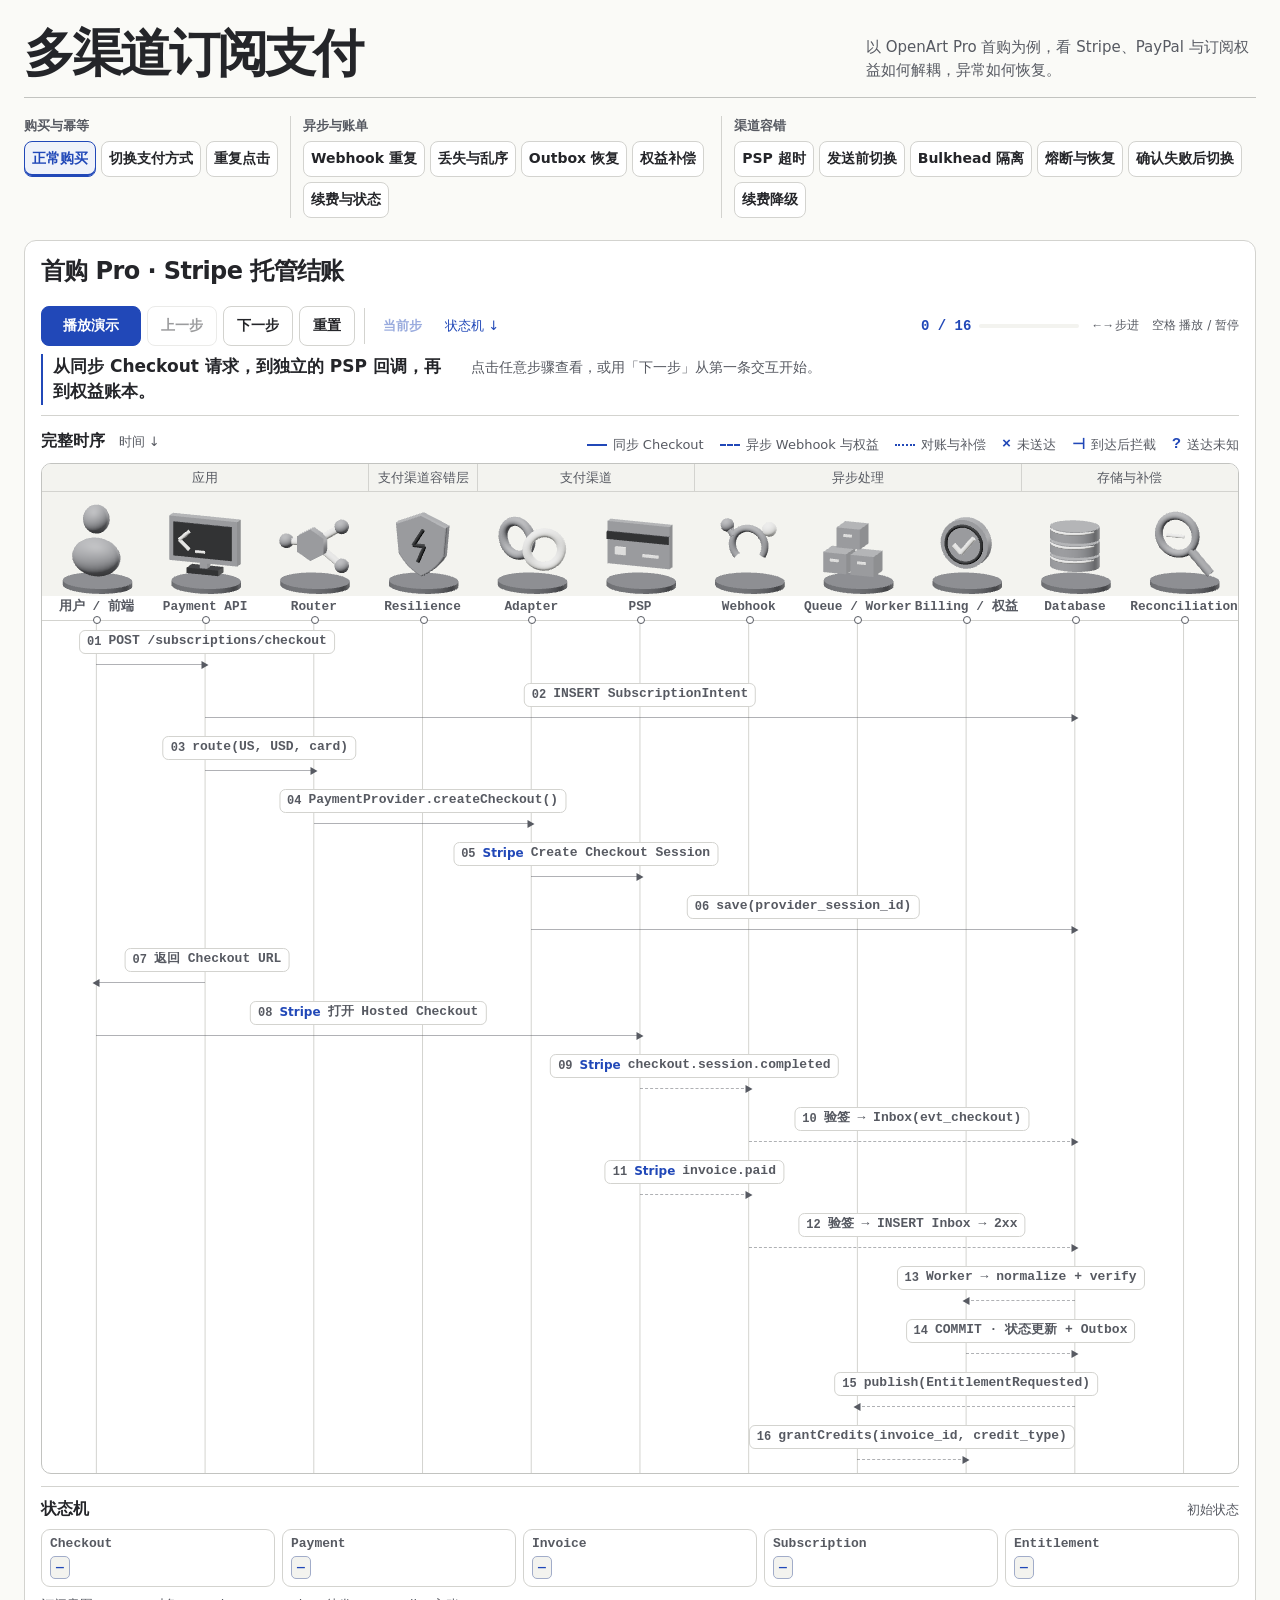
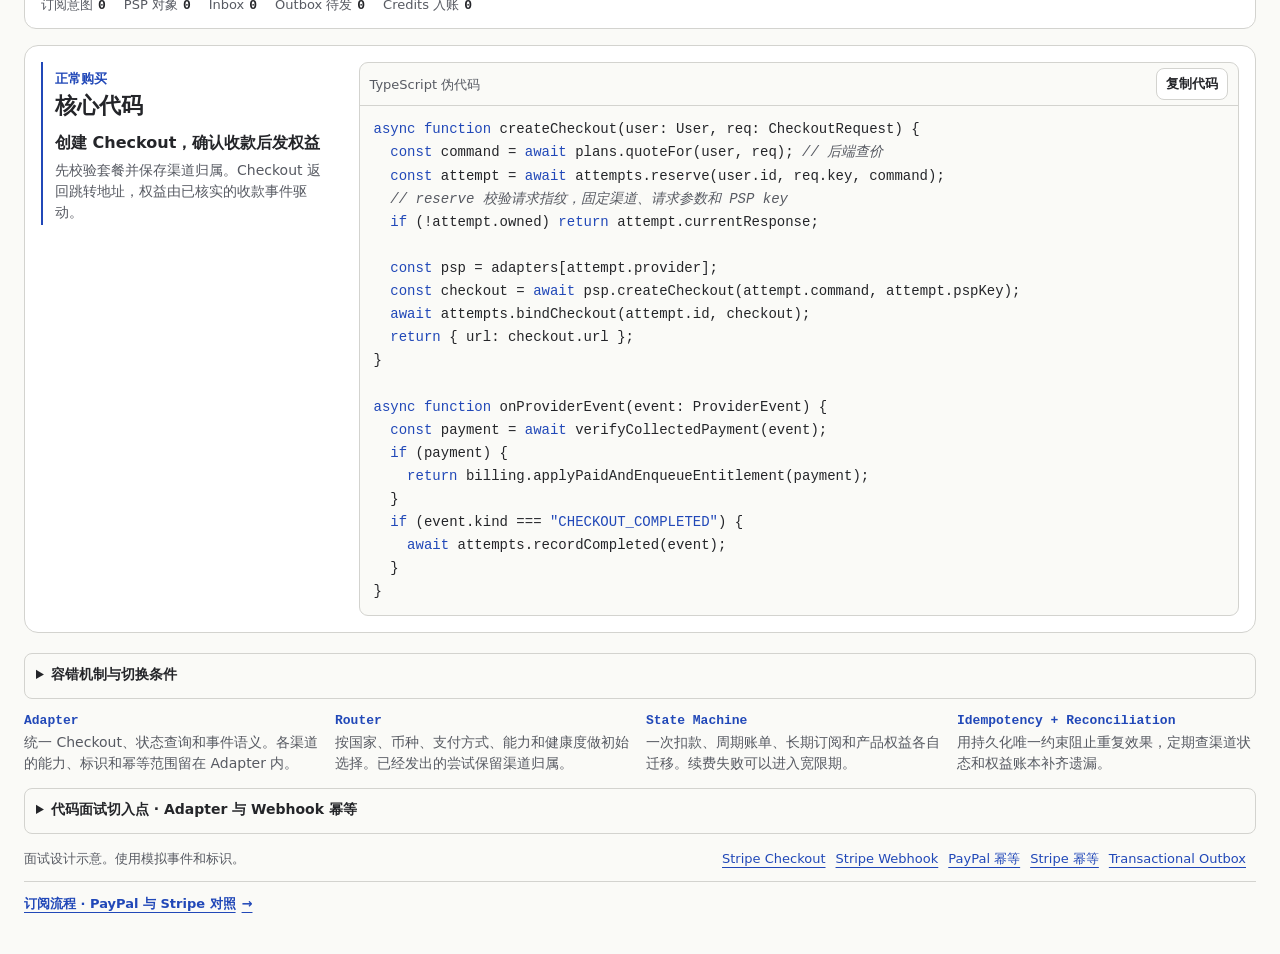
==== commit 995e05ee: "Link to the subscription lifecycle from the homepage footer" ====
--- a/public/index.html
+++ b/public/index.html
@@ -5,7 +5,7 @@
 <meta name="viewport" content="width=device-width,initial-scale=1">
 <meta name="description" content="用 3D 动画演示多 PSP 订阅系统设计，覆盖正常支付、Webhook 幂等、超时恢复、Outbox 与对账。">
 <title>Multi-PSP · 订阅支付系统设计</title>
-<link rel="icon" href="data:,">
+<link rel="icon" href="/subscription-lifecycle-icon.svg" type="image/svg+xml">
 <link rel="stylesheet" href="./style.css">
 </head>
 <body>
@@ -100,6 +100,7 @@
 <footer>
 <p>面试设计示意。使用模拟事件和标识。</p>
 <div><a href="https://docs.stripe.com/checkout/fulfillment">Stripe Checkout</a><a href="https://docs.stripe.com/webhooks">Stripe Webhook</a><a href="https://developer.paypal.com/api/rest/reference/idempotency/">PayPal 幂等</a><a href="https://docs.stripe.com/api/idempotent_requests">Stripe 幂等</a><a href="https://docs.aws.amazon.com/prescriptive-guidance/latest/cloud-design-patterns/transactional-outbox.html">Transactional Outbox</a></div>
+<nav class="footer-route" aria-label="相关演示"><a href="/subscription-lifecycle">订阅流程 · PayPal 与 Stripe 对照 <span aria-hidden="true">→</span></a></nav>
 </footer>
 </main>
 <script type="module" src="./app.js"></script>
--- a/public/style.css
+++ b/public/style.css
@@ -147,6 +147,8 @@
 .talk p+p {margin-top:8px}
 footer {display:flex;flex-wrap:wrap;justify-content:space-between;gap:8px;font-size:13px;margin-top:15px}
 footer a {color:var(--ink);margin-right:10px;text-underline-offset:4px}
+.footer-route {flex:0 0 100%;border-top:1px solid var(--line);margin-top:4px}
+.footer-route a {display:inline-flex;align-items:center;gap:6px;min-height:44px;font-weight:700}
 @media(max-width:1280px) {
   main {width:calc(100% - 48px)}
 }
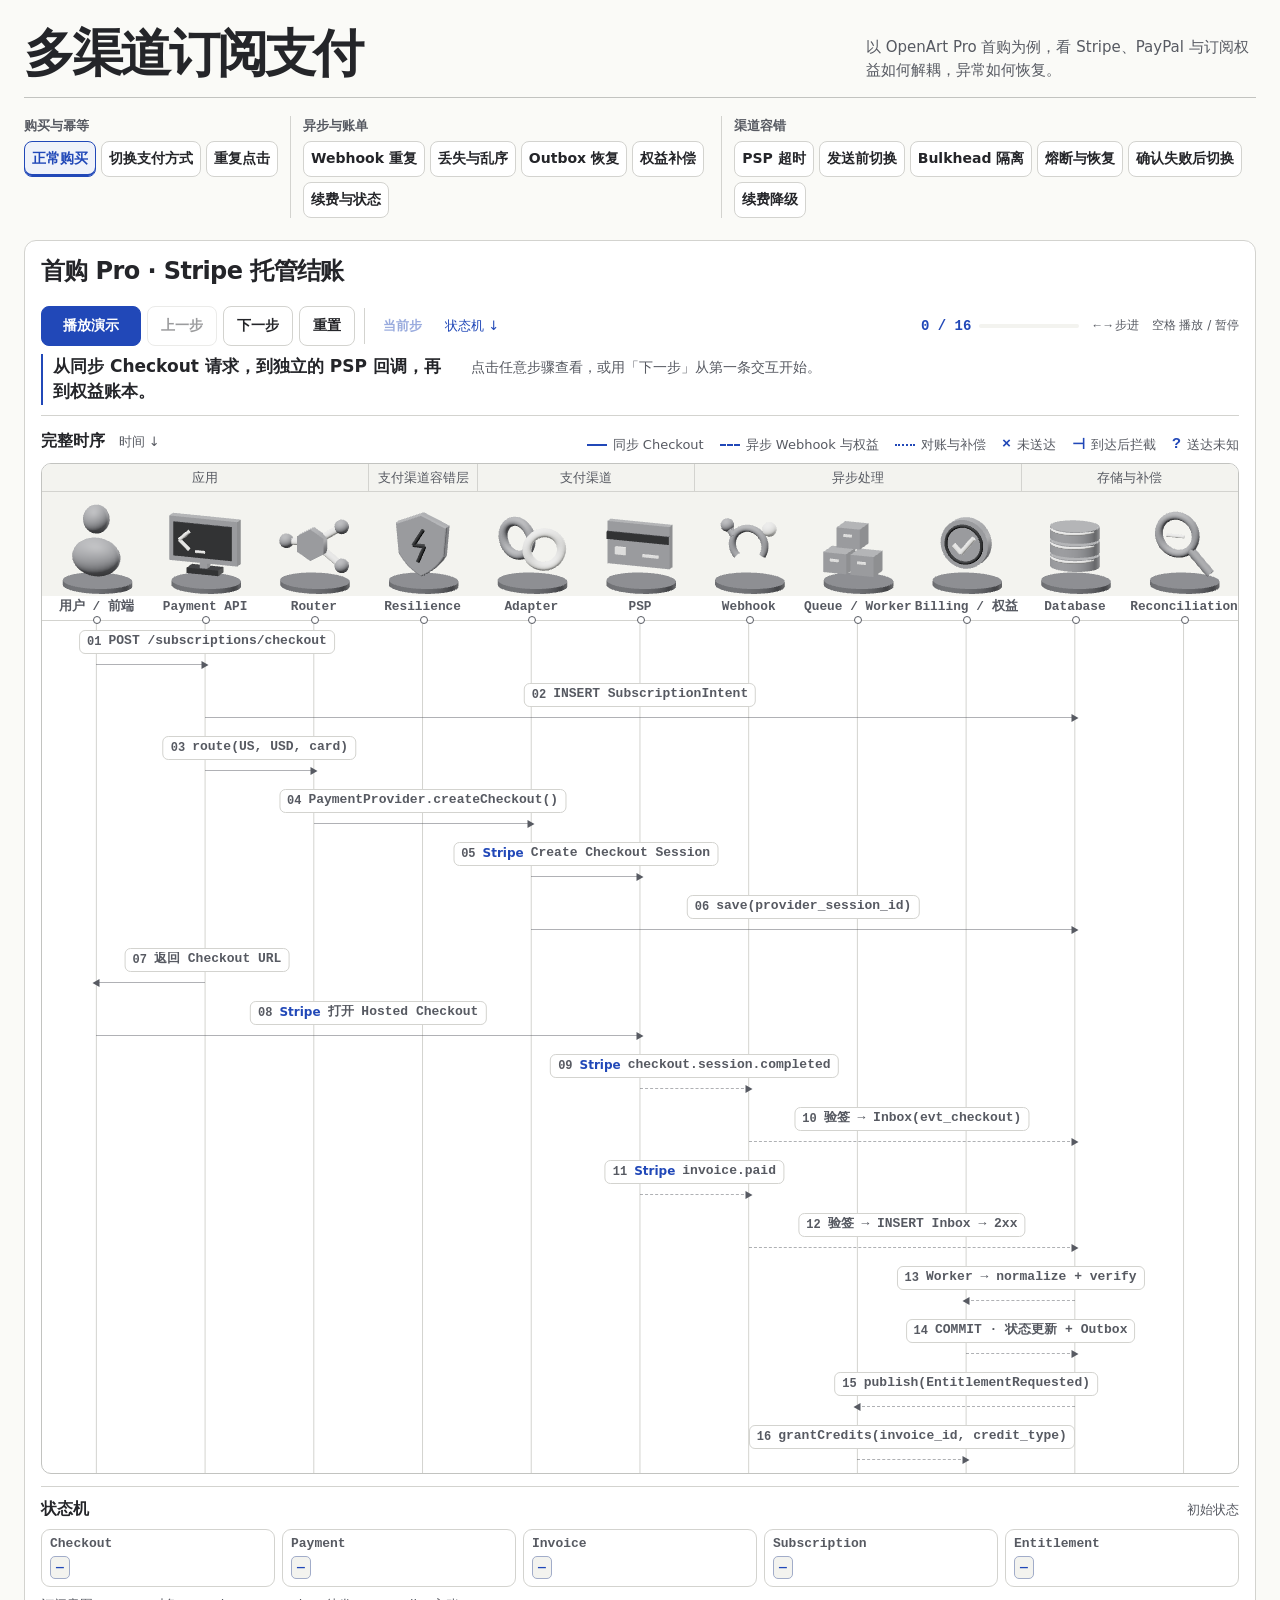
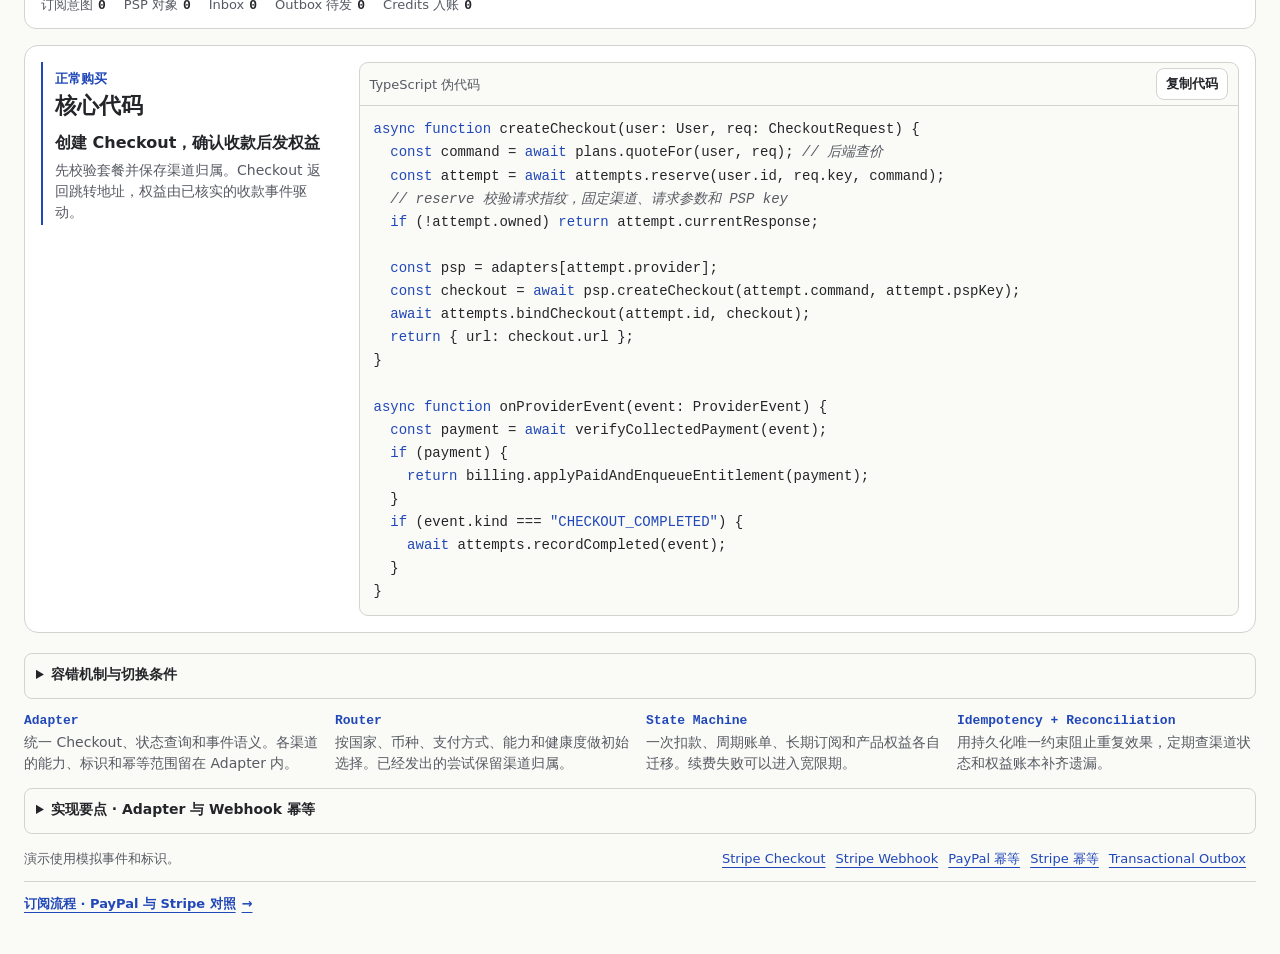
==== commit 65666611: "Prepare the multi-PSP demo for public release" ====
--- a/public/index.html
+++ b/public/index.html
@@ -73,7 +73,7 @@
 <pre id="codeScroll" tabindex="0" aria-label="当前场景的 TypeScript 伪代码"><code id="scenarioCode"></code></pre>
 </div>
 </section>
-<details class="interview resilience-guide">
+<details class="demo-details resilience-guide">
 <summary>容错机制与切换条件</summary>
 <div class="talk resilience-guide-body">
 <dl>
@@ -93,14 +93,14 @@
 <article><h2>State Machine</h2><p>一次扣款、周期账单、长期订阅和产品权益各自迁移。续费失败可以进入宽限期。</p></article>
 <article><h2>Idempotency + Reconciliation</h2><p>用持久化唯一约束阻止重复效果，定期查渠道状态和权益账本补齐遗漏。</p></article>
 </section>
-<details class="interview">
-<summary>代码面试切入点 · Adapter 与 Webhook 幂等</summary>
+<details class="demo-details">
+<summary>实现要点 · Adapter 与 Webhook 幂等</summary>
 <div class="talk"><p>定义 <code>PaymentProvider.createCheckout(command, key)</code>、<code>retrieve(ref)</code> 和事件转换接口。用两个假的 Adapter 验证同一用例能够切换渠道，并测试超时映射为 <code>UNKNOWN</code>。</p><p>给 Webhook Inbox 加渠道事件唯一键，给权益账本加业务唯一键。测试同事件重复、不同事件指向同一发票、提交后重投，以及同一业务 key 更改参数时应拒绝。</p></div>
 </details>
 <footer>
-<p>面试设计示意。使用模拟事件和标识。</p>
+<p>演示使用模拟事件和标识。</p>
 <div><a href="https://docs.stripe.com/checkout/fulfillment">Stripe Checkout</a><a href="https://docs.stripe.com/webhooks">Stripe Webhook</a><a href="https://developer.paypal.com/api/rest/reference/idempotency/">PayPal 幂等</a><a href="https://docs.stripe.com/api/idempotent_requests">Stripe 幂等</a><a href="https://docs.aws.amazon.com/prescriptive-guidance/latest/cloud-design-patterns/transactional-outbox.html">Transactional Outbox</a></div>
-<nav class="footer-route" aria-label="相关演示"><a href="/subscription-lifecycle">订阅流程 · PayPal 与 Stripe 对照 <span aria-hidden="true">→</span></a></nav>
+<nav class="footer-route" aria-label="相关演示"><a href="./subscription-lifecycle.html">订阅流程 · PayPal 与 Stripe 对照 <span aria-hidden="true">→</span></a></nav>
 </footer>
 </main>
 <script type="module" src="./app.js"></script>
--- a/public/style.css
+++ b/public/style.css
@@ -141,7 +141,7 @@
 .principles {display:grid;grid-template-columns:repeat(4,minmax(0,1fr));gap:12px;margin:14px 0}
 .principles h2 {margin:0 0 4px;font:750 13px var(--mono);color:var(--ink);overflow-wrap:anywhere}
 .principles p {font-size:14px}
-.interview {margin:8px 0;border:1px solid var(--line);border-radius:8px;padding:0 11px}
+.demo-details {margin:8px 0;border:1px solid var(--line);border-radius:8px;padding:0 11px}
 summary {min-height:44px;padding:10px 0;cursor:pointer;font-size:14px;font-weight:700}
 .talk {padding:0 0 11px;font-size:14px}
 .talk p+p {margin-top:8px}
